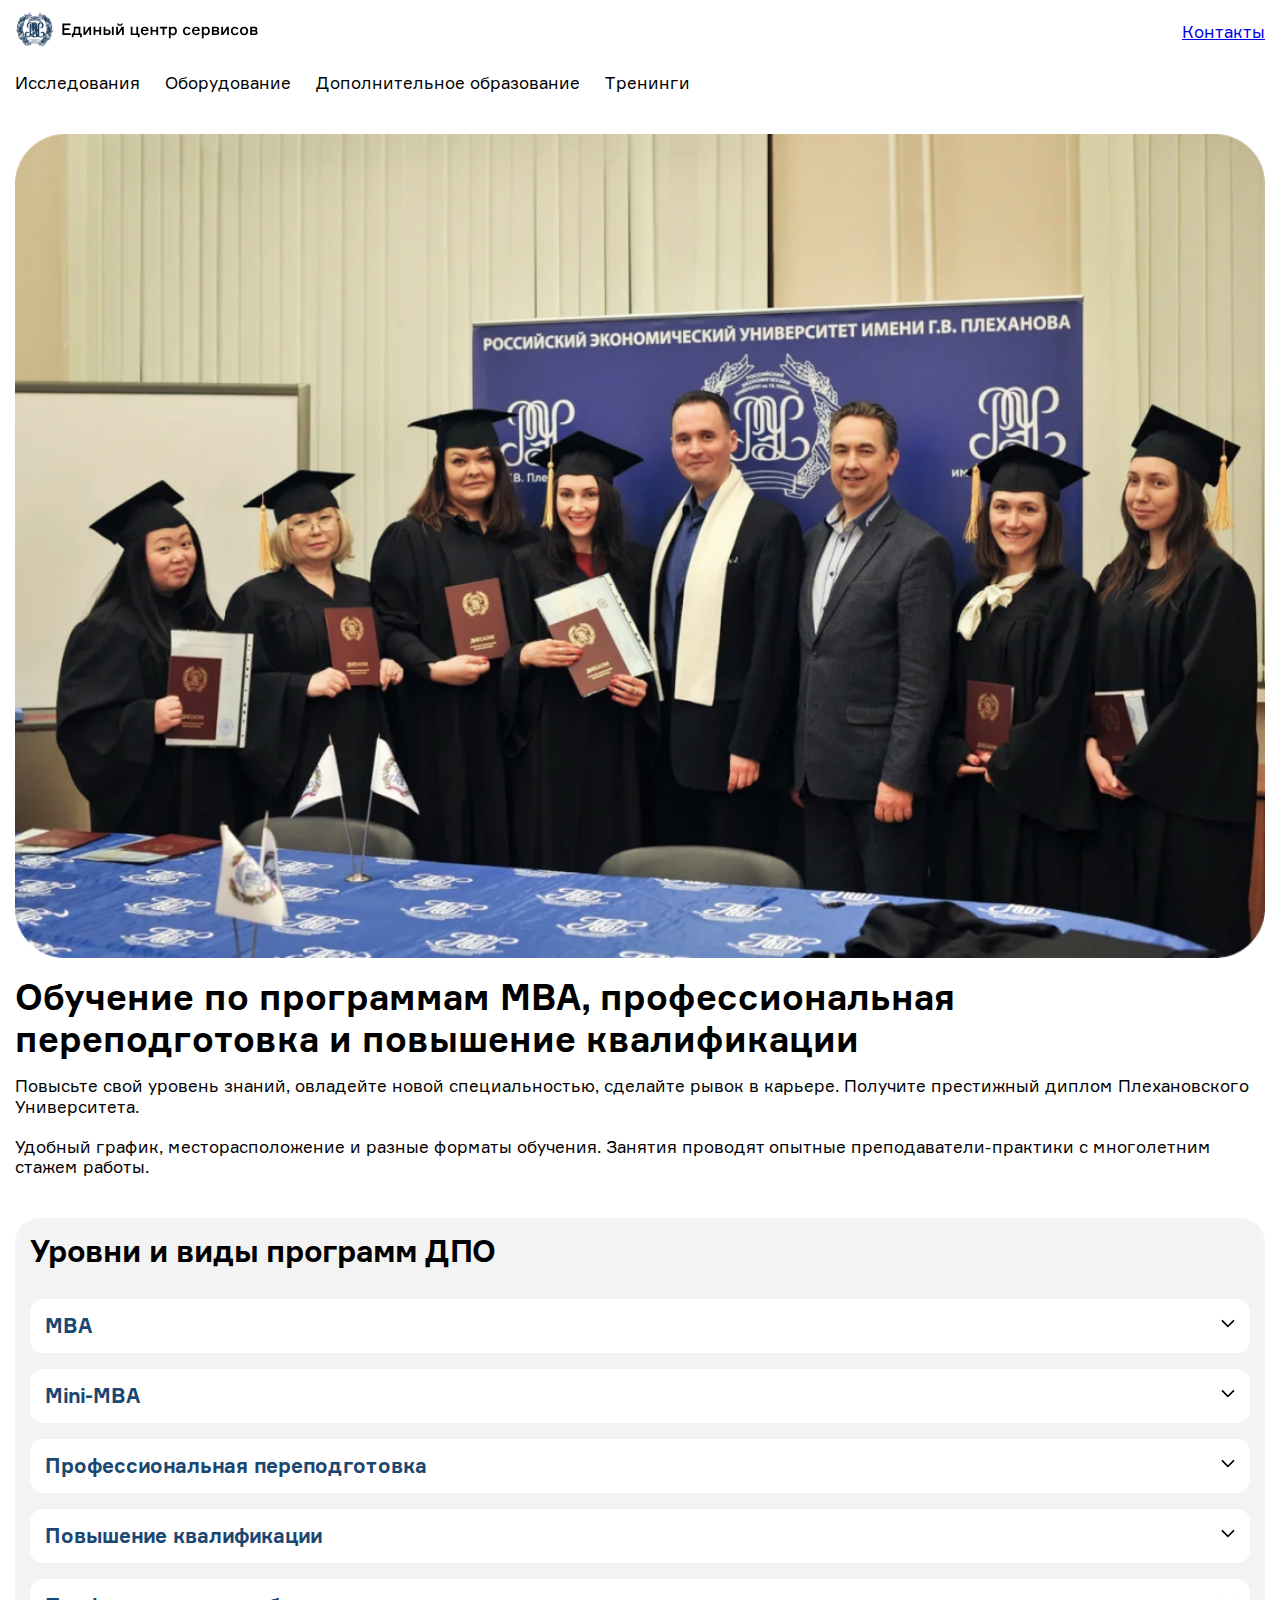
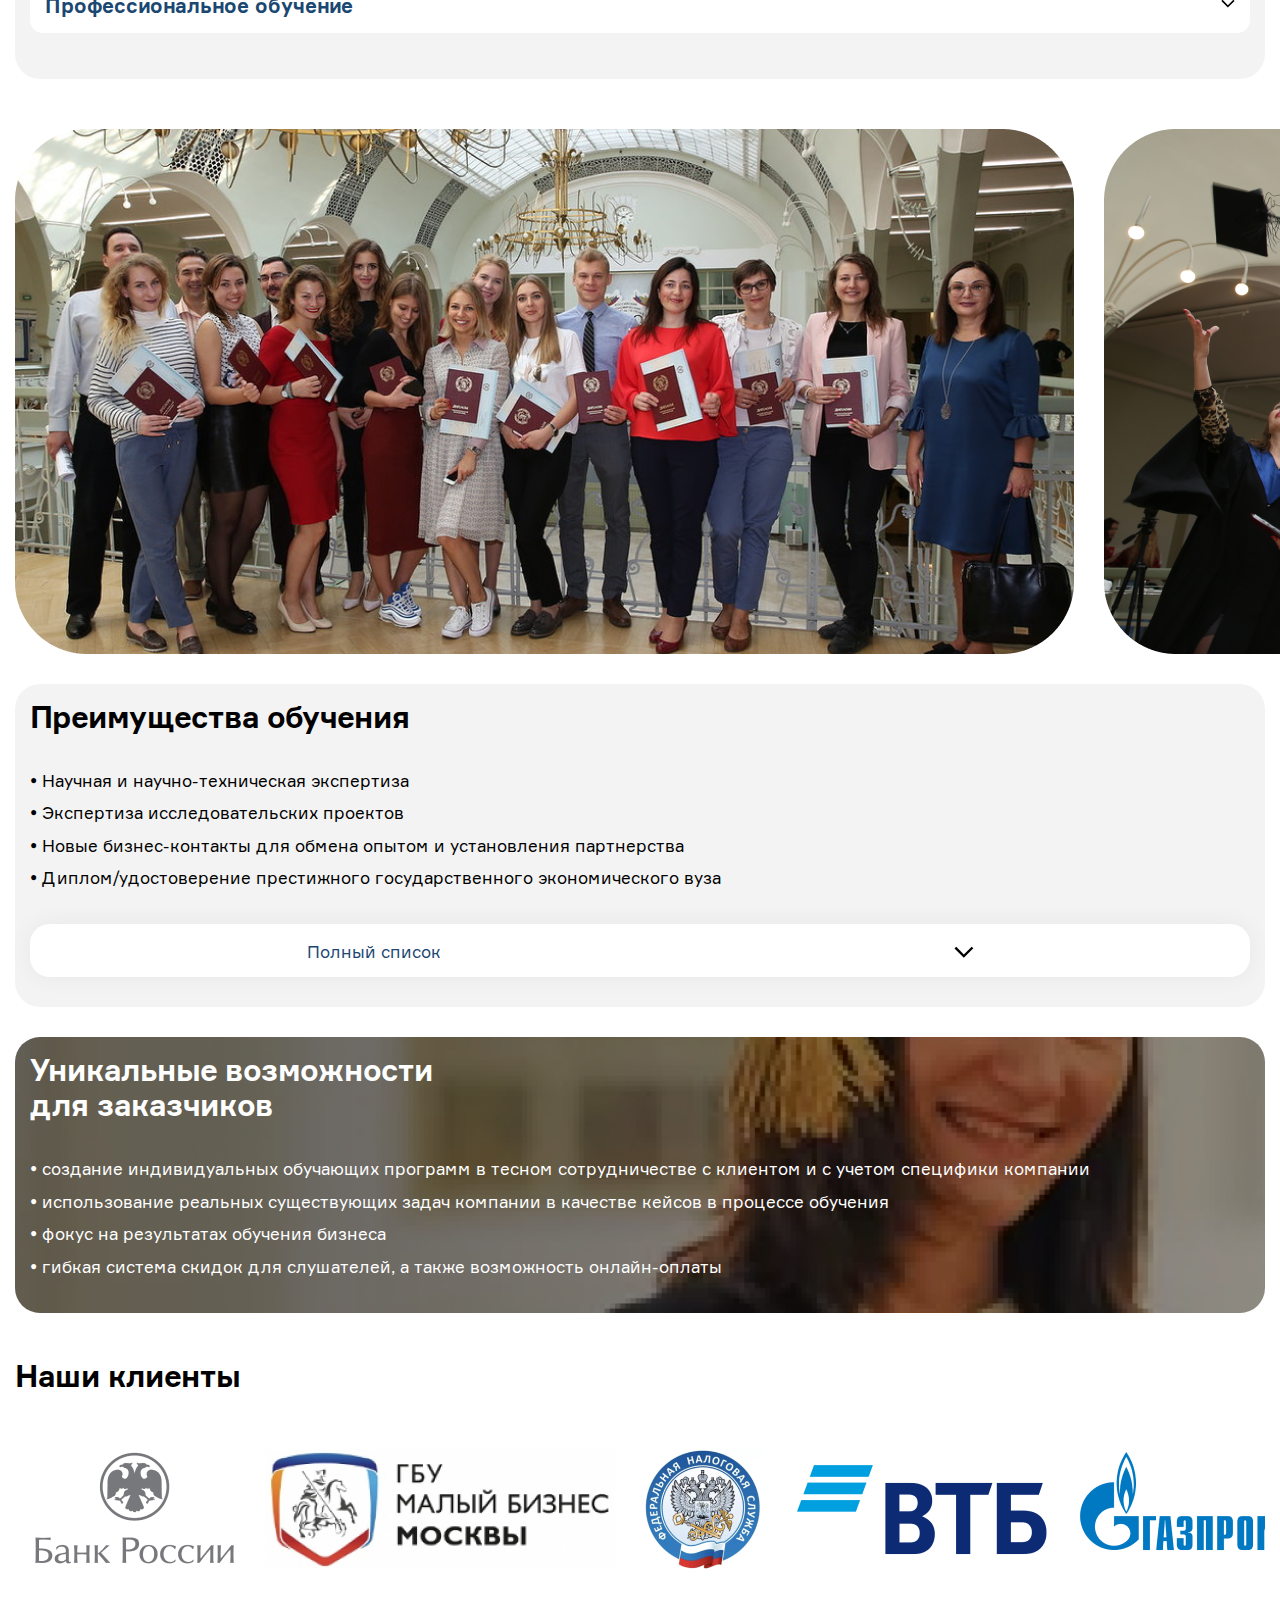
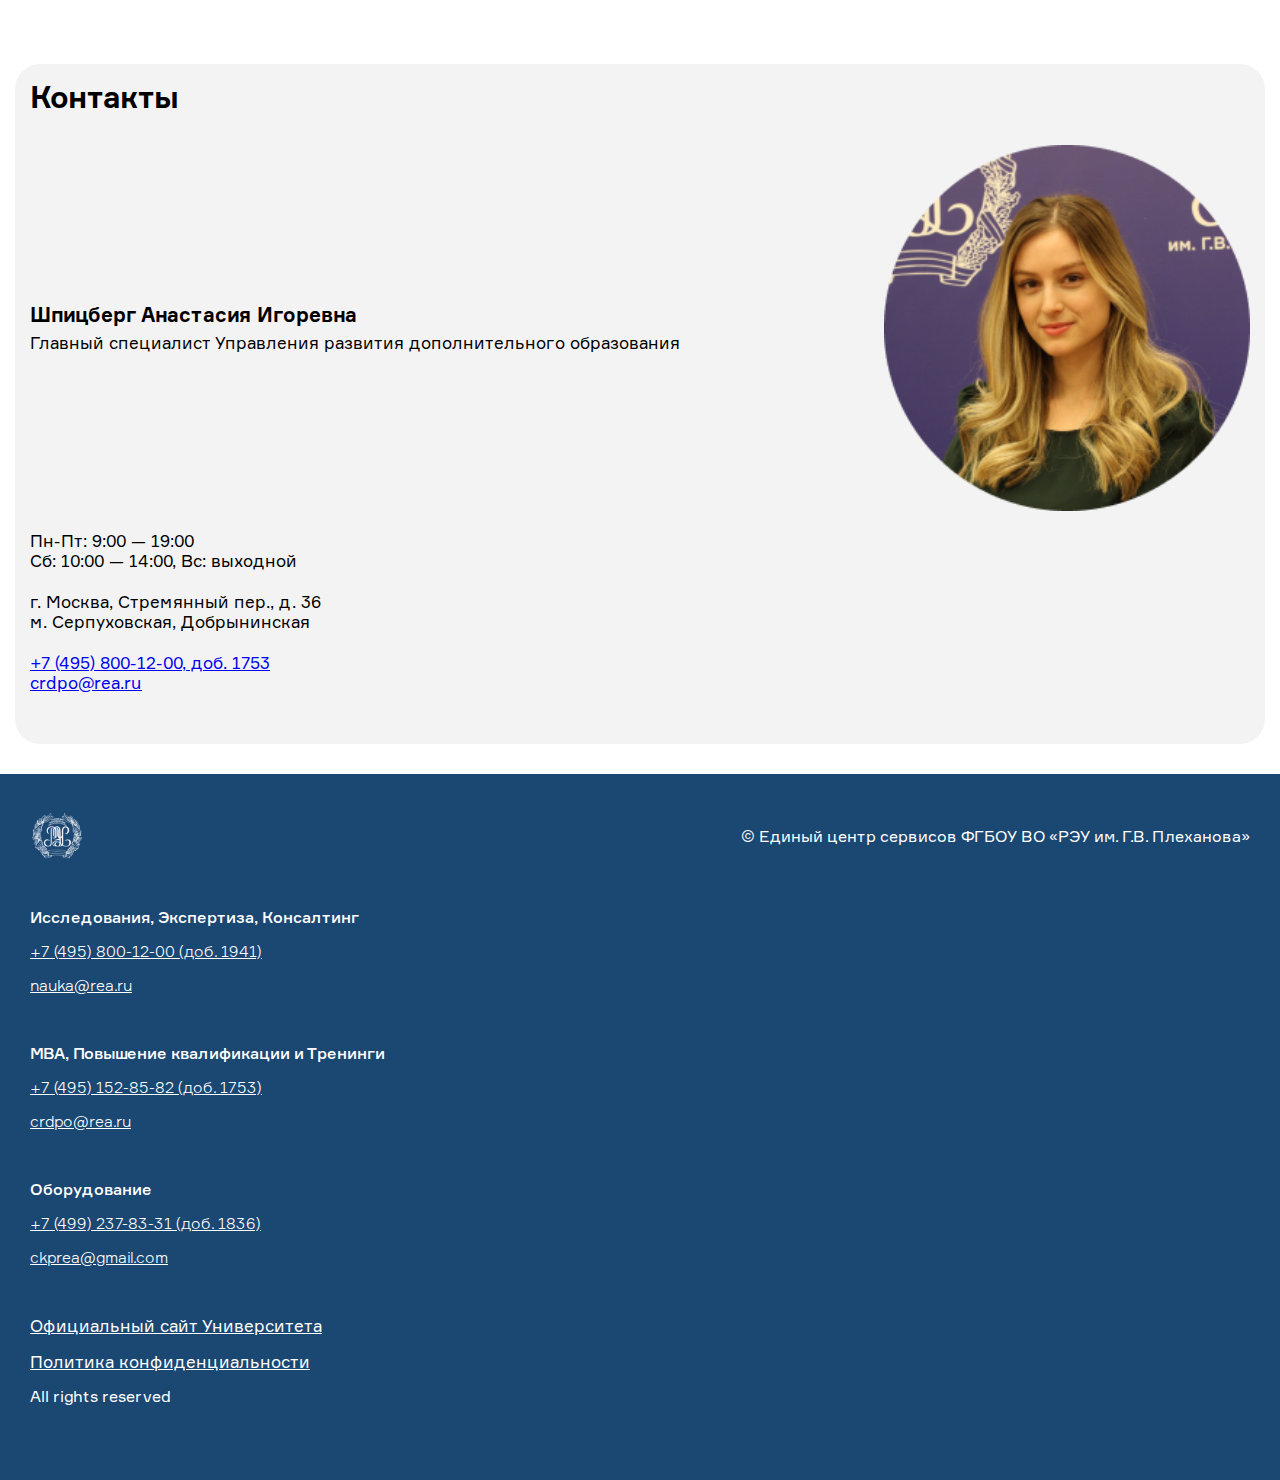
==== dpo.html @ 41f775c6 "first-sprint" ====
<!DOCTYPE html>
<html lang="ru" dir="ltr">
  <head>
    <meta charset="utf-8">
    <meta name="viewport" content="width=device-width, initial-scale=1">
    <title>Единый центр сервисов</title>
    <link rel="stylesheet" href="styles/style.css">
  </head>
  <body>
    <header>
      <a href="index.html"><img src="img/logo.svg" alt="logo"></a>
      <a href="#">Контакты</a>
    </header>

    <nav>
      <ul>
        <li><a href="reserches.html">Исследования</a></li>
        <li><a href="equipment.html">Оборудование</a></li>
        <li><a href="dpo.html">Дополнительное образование</a></li>
        <li><a href="trenings.html">Тренинги</a></li>
      </ul>
    </nav>  

    <section class="main-title">
      <img src="img/dpo_page.png" alt="dpo_page">
      <h1>Обучение по&nbsp;программам МВА, профессиональная переподготовка и&nbsp;повышение квалификации</h1>
      <p>Повысьте свой уровень знаний, овладейте новой специальностью, сделайте рывок в&nbsp;карьере. Получите престижный диплом Плехановского Университета.</p>
      <p>Удобный график, месторасположение и&nbsp;разные форматы обучения. Занятия проводят опытные преподаватели-практики с&nbsp;многолетним стажем работы.</p>
    </section>

    <section class="content-section">
      <h2>Уровни и виды программ ДПО </h2>

      <div class="container-chevron-large">
        <p>MBA</p>
        <img src="img/chevron.svg" alt="chevron">
      </div>
      <div class="container-chevron-large">
        <p>Mini-MBA</p>
        <img src="img/chevron.svg" alt="chevron">
      </div>
      <div class="container-chevron-large">
        <p>Профессиональная переподготовка</p>
        <img src="img/chevron.svg" alt="chevron">
      </div>
      <div class="container-chevron-large">
        <p>Повышение квалификации</p>
        <img src="img/chevron.svg" alt="chevron">
      </div>
      <div class="container-chevron-large">
        <p>Профессиональное обучение</p>
        <img src="img/chevron.svg" alt="chevron">
      </div>
    </section>

    <section class="carusel">
      <img src="img/carusel_dpo_1.png" alt="carusel_dpo_1">
      <img src="img/carusel_dpo_2.png" alt="carusel_dpo_2">
    </section>

    <section class="content-section">
      <h2>Преимущества обучения</h2>
      <ul class="list">
        <li>&bull; Научная и&nbsp;научно-техническая экспертиза</li>
        <li>&bull; Экспертиза исследовательских проектов</li>
        <li>&bull; Новые бизнес-контакты для обмена опытом и&nbsp;установления партнерства</li>
        <li>&bull; Диплом/удостоверение престижного государственного экономического вуза</li>
      </ul>
      <button type="button" class="button-list"name="button">
        <span class="button-text-list">Полный список</span>
        <span class="button-icon">
          <img src="img/chevron.svg" alt="button-icon">
        </span>
    </section>

    <section class="custom-section-list">
      <h2>Уникальные возможности<br>для заказчиков</h2>
      <ul class="custom-list">
        <li>&bull; создание индивидуальных обучающих программ в&nbsp;тесном сотрудничестве с&nbsp;клиентом и&nbsp;с&nbsp;учетом специфики компании</li>
        <li>&bull; использование реальных существующих задач компании в&nbsp;качестве кейсов в&nbsp;процессе обучения</li>
        <li>&bull; фокус на&nbsp;результатах обучения бизнеса</li>
        <li>&bull; гибкая система скидок для слушателей, а&nbsp;также возможность онлайн-оплаты</li>
      </ul>
    </section>

    <section class="content-section-logos">
      <h2>Наши клиенты</h2>
      <div class="logos">
        <img src="img/bank.png" alt="minpromtorg">
        <img src="img/gbu.png" alt="duma">
        <img src="img/nalog.png" alt="rosneft">
        <img src="img/vtb.png" alt="deptrans">
        <img src="img/gaz.png" alt="deptrans">
        <img src="img/minsport.png" alt="deptrans">
        <img src="img/gerb.png" alt="deptrans">
      </div>
    </section>

    <section class="content-section">
      <h2>Контакты</h2>
      <div class="person">
        <div class="person-name">
          <h3>Шпицберг Анастасия Игоревна</h3>
          <p>Главный специалист Управления развития дополнительного образования</p>
        </div>
        <img src="img/nastya.png" alt="nastya.png">
      </div>

      <div class="contacts">
        <ul>
          <li>Пн-Пт: 9:00&nbsp;&mdash; 19:00</li>
          <li>Сб: 10:00&nbsp;&mdash; 14:00, Вс: выходной</li>
        </ul>

        <ul>
          <li>г. Москва, Cтремянный пер., д.&nbsp;36</li>
          <li>м. Cерпуховская, Добрынинская</li>
        </ul>

        <ul>
          <li><a href="tel:+7 (495) 800-12-00">+7 (495) 800-12-00, доб.&nbsp;1753</a></li>
          <li><a href="mailto:crdpo@rea.ru">crdpo@rea.ru</a></li>
        </ul>
      </div>
    </section>

    <footer>
      <div class="white-logo">
        <img src="img/white-logo.png" alt="white-logo">
        <p>&copy;&nbsp;Единый центр сервисов ФГБОУ ВО&nbsp;&laquo;РЭУ им. Г.В. Плеханова&raquo;</p>
      </div>


      <div class="links">
        <div class="footer-link">
          <p>Исследования, Экспертиза, Консалтинг</p>
          <a href="tel:+7 (495) 800-12-00">+7 (495) 800-12-00 (доб. 1941)</a>
          <a href="mailto: nauka@rea.ru">nauka@rea.ru</a>
        </div>

        <div class="footer-link">
          <p>MBA, Повышение квалификации и Тренинги</p>
          <a href="tel:+7 (495) 152-85-82">+7 (495) 152-85-82 (доб. 1753)</a>
          <a href="mailto: crdpo@rea.ru">crdpo@rea.ru</a>
        </div>

        <div class="footer-link">
          <p>Оборудование</p>
          <a href="tel:+7 (499) 237-83-31">+7 (499) 237-83-31 (доб. 1836)</a>
          <a href="mailto: ckprea@gmail.com">ckprea@gmail.com</a>
        </div>
      </div>

      <div class="bottom">
        <p><a href="#">Официальный сайт Университета</a></p>
        <p><a href="#">Политика конфиденциальности</a></p>
        <p>All rights reserved</p>
      </div>
    </footer>


  </body>
</html>
---- styles/style.css ----
@import "reset.css";
@import "fonts.css";
@import "main.css";
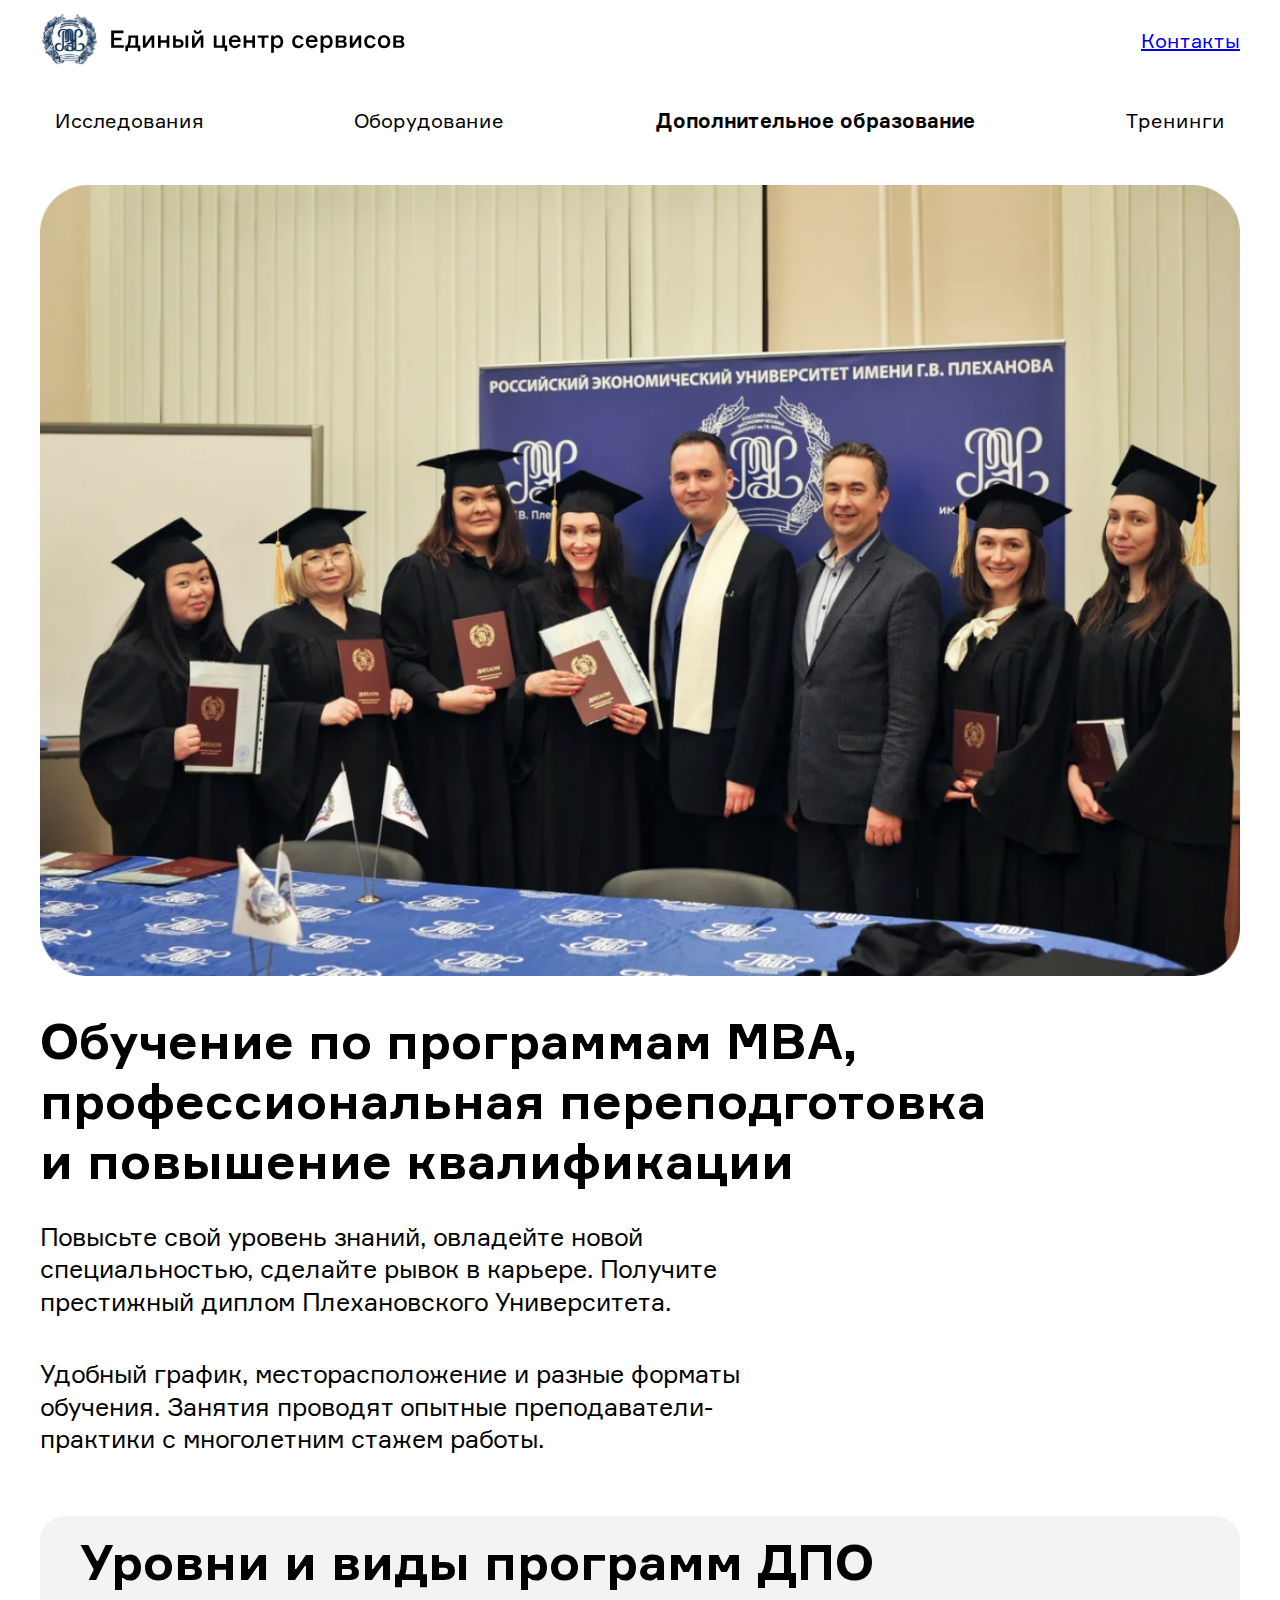
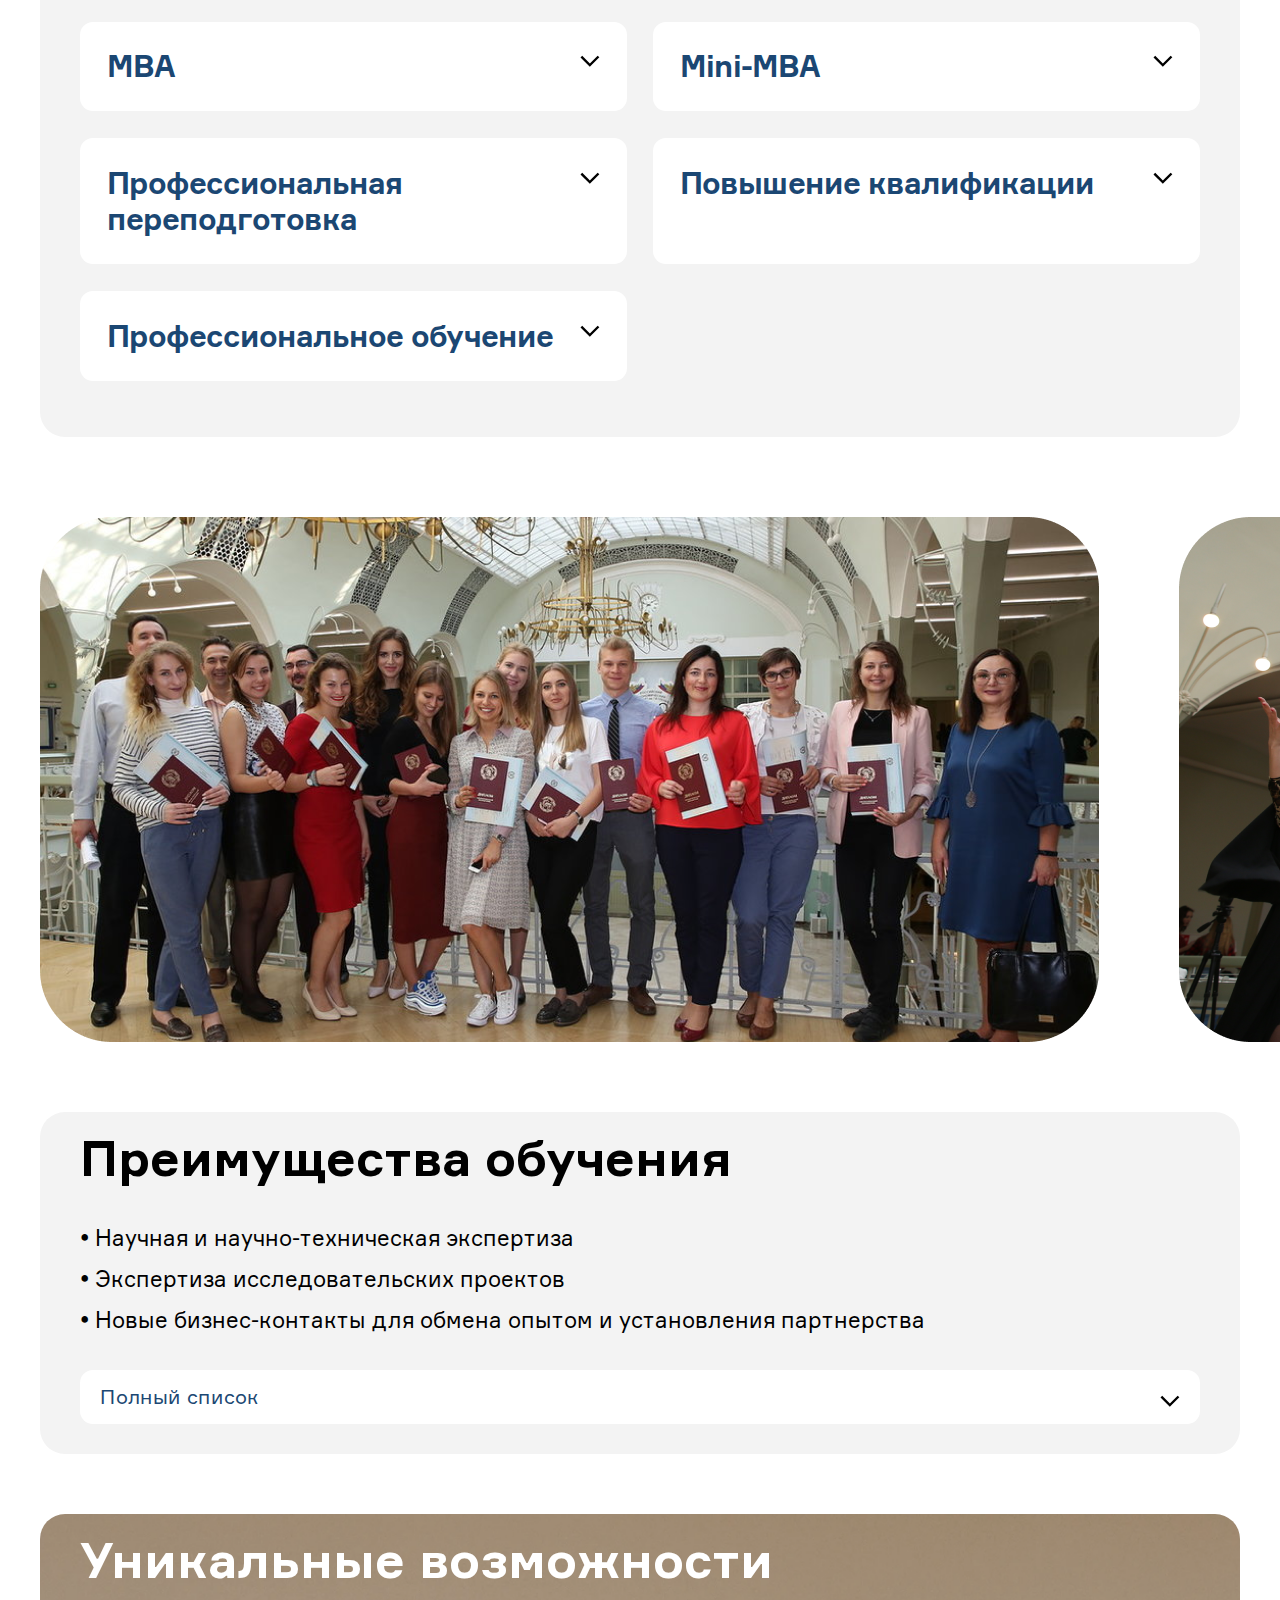
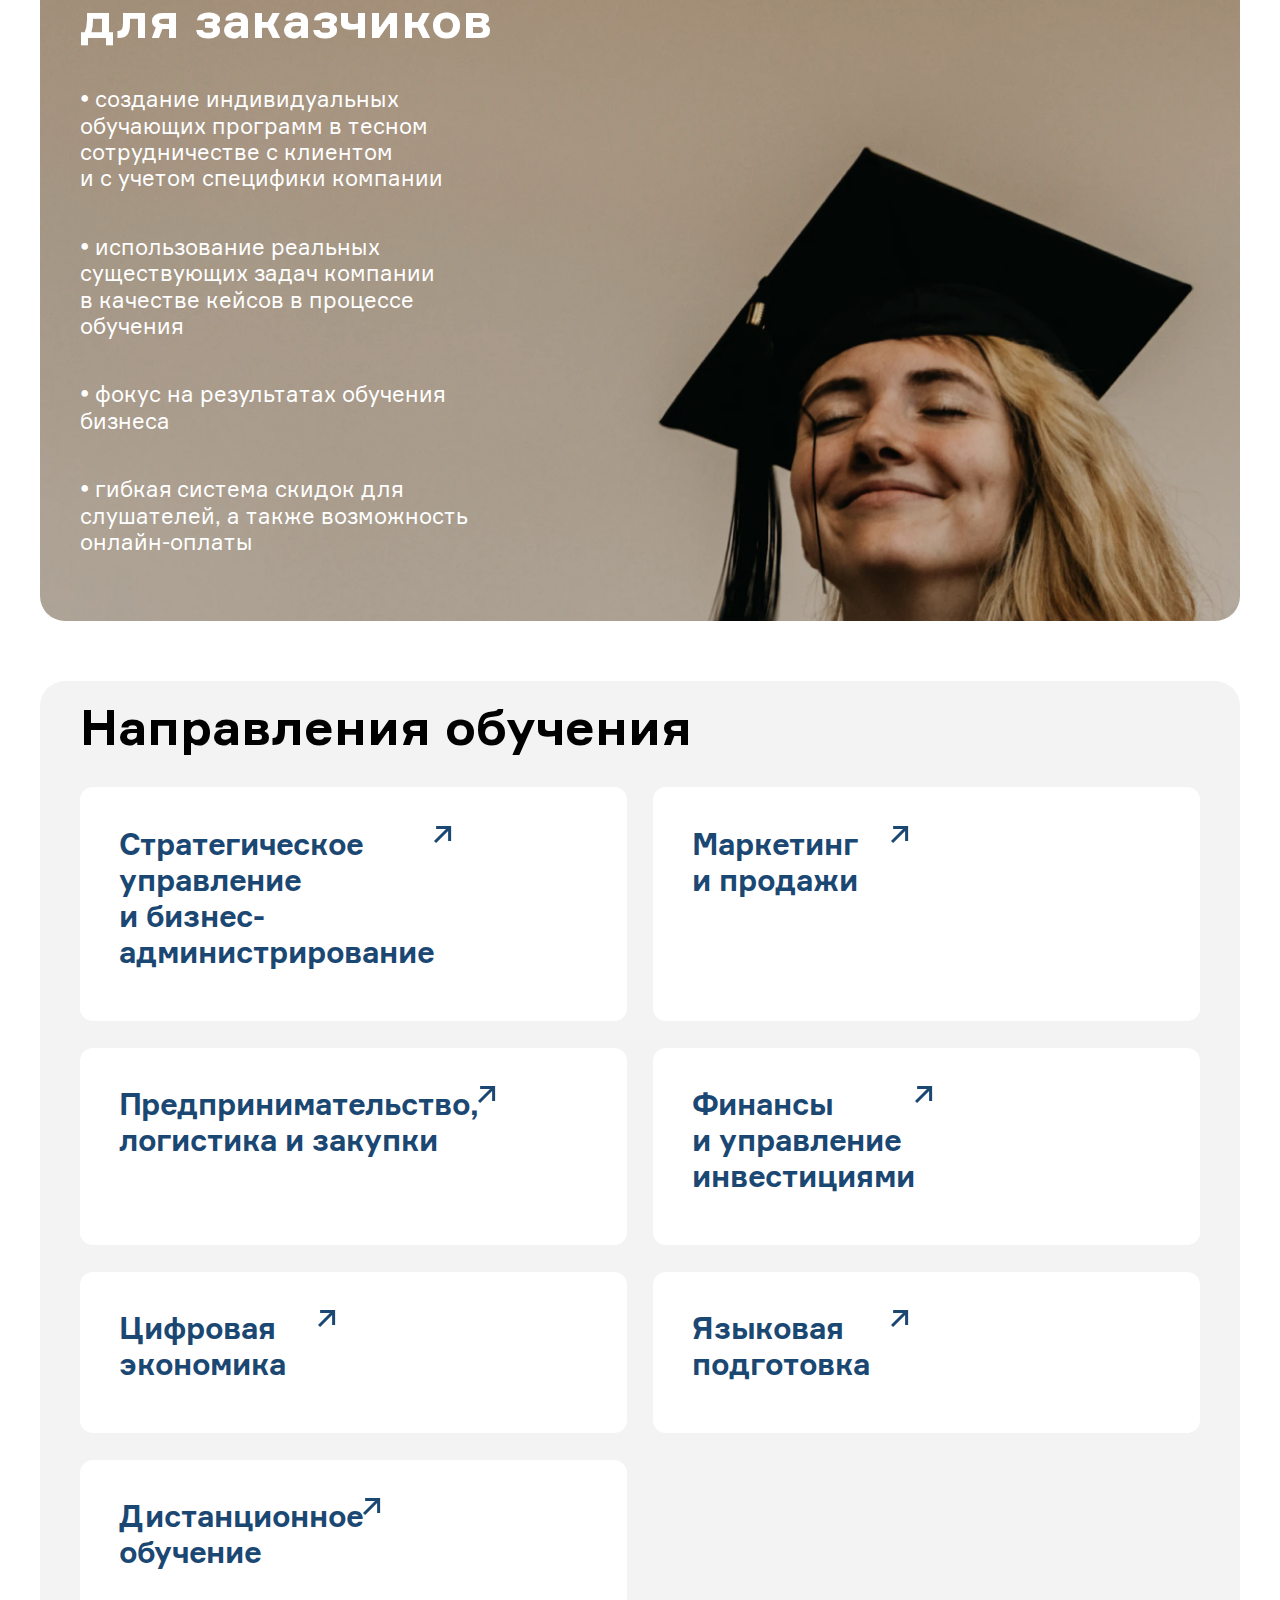
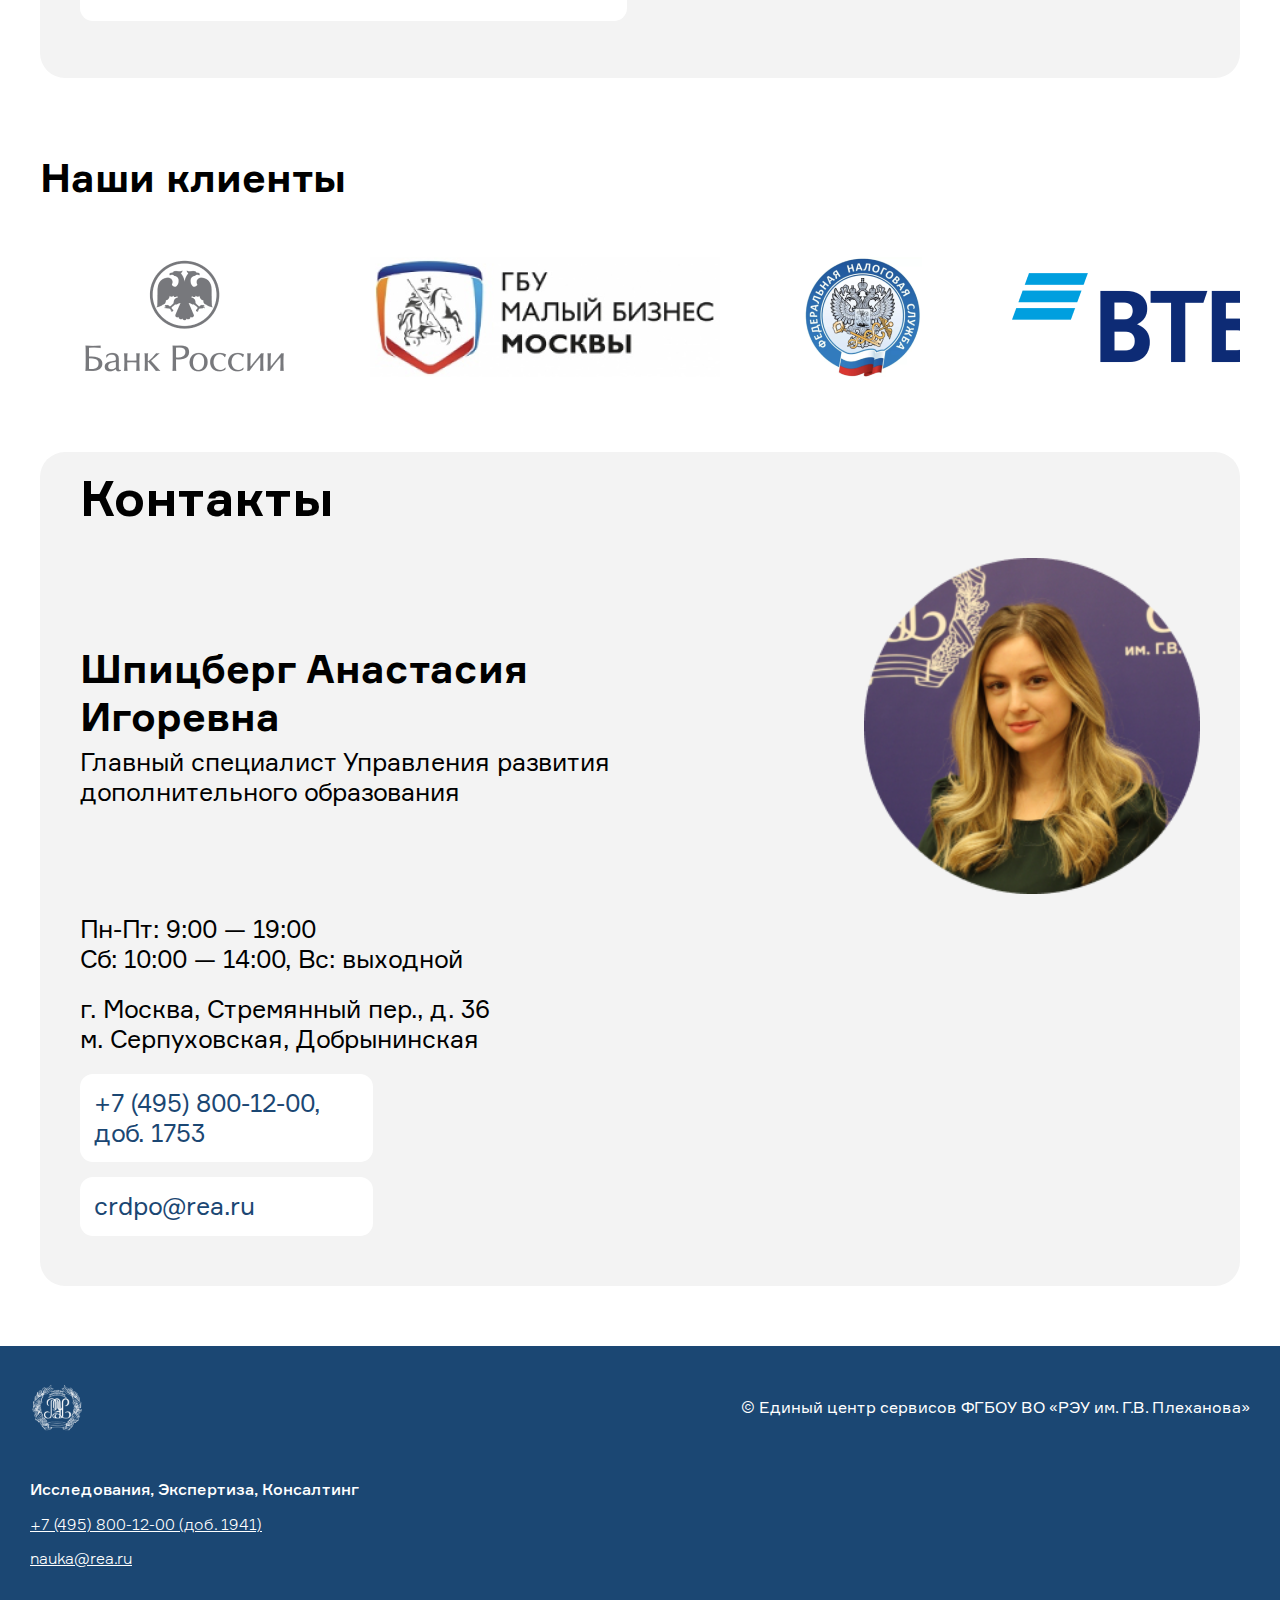
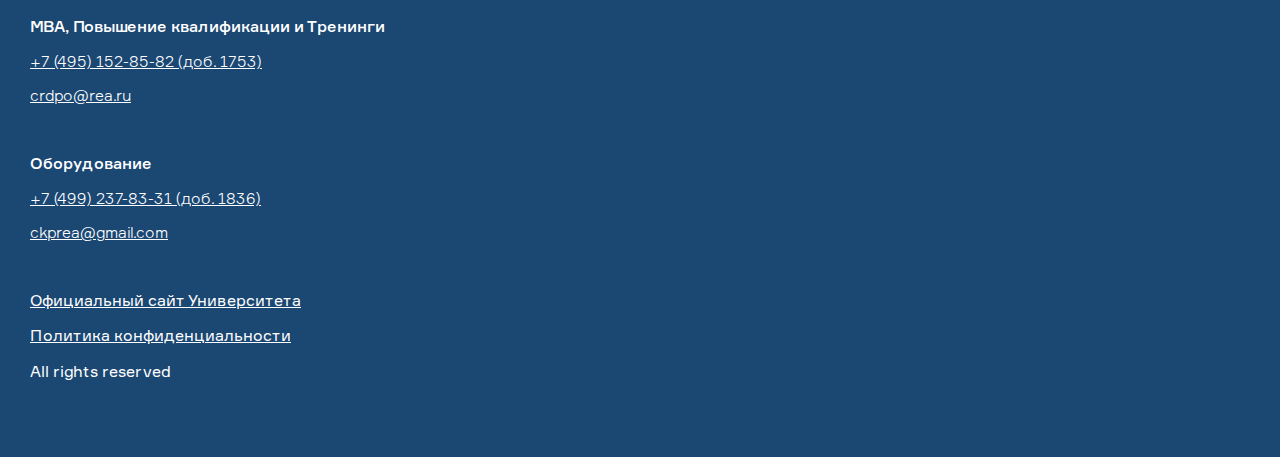
==== commit 47f4a575: "Second-sprint" ====
--- a/dpo.html
+++ b/dpo.html
@@ -16,10 +16,10 @@
       <ul>
         <li><a href="reserches.html">Исследования</a></li>
         <li><a href="equipment.html">Оборудование</a></li>
-        <li><a href="dpo.html">Дополнительное образование</a></li>
+        <li class="selected"><a href="dpo.html">Дополнительное образование</a></li>
         <li><a href="trenings.html">Тренинги</a></li>
       </ul>
-    </nav>  
+    </nav>
 
     <section class="main-title">
       <img src="img/dpo_page.png" alt="dpo_page">
@@ -28,28 +28,29 @@
       <p>Удобный график, месторасположение и&nbsp;разные форматы обучения. Занятия проводят опытные преподаватели-практики с&nbsp;многолетним стажем работы.</p>
     </section>
 
-    <section class="content-section">
+    <section class="action-section">
       <h2>Уровни и виды программ ДПО </h2>
-
-      <div class="container-chevron-large">
-        <p>MBA</p>
-        <img src="img/chevron.svg" alt="chevron">
-      </div>
-      <div class="container-chevron-large">
-        <p>Mini-MBA</p>
-        <img src="img/chevron.svg" alt="chevron">
-      </div>
-      <div class="container-chevron-large">
-        <p>Профессиональная переподготовка</p>
-        <img src="img/chevron.svg" alt="chevron">
-      </div>
-      <div class="container-chevron-large">
-        <p>Повышение квалификации</p>
-        <img src="img/chevron.svg" alt="chevron">
-      </div>
-      <div class="container-chevron-large">
-        <p>Профессиональное обучение</p>
-        <img src="img/chevron.svg" alt="chevron">
+      <div class="action-flex-container">
+        <div class="action-container">
+          <p>MBA</p>
+          <img src="img/chevron.svg" alt="chevron">
+        </div>
+        <div class="action-container">
+          <p>Mini-MBA</p>
+          <img src="img/chevron.svg" alt="chevron">
+        </div>
+        <div class="action-container">
+          <p>Профессиональная переподготовка</p>
+          <img src="img/chevron.svg" alt="chevron">
+        </div>
+        <div class="action-container">
+          <p>Повышение квалификации</p>
+          <img src="img/chevron.svg" alt="chevron">
+        </div>
+        <div class="action-container">
+          <p>Профессиональное обучение</p>
+          <img src="img/chevron.svg" alt="chevron">
+        </div>
       </div>
     </section>
 
@@ -58,34 +59,108 @@
       <img src="img/carusel_dpo_2.png" alt="carusel_dpo_2">
     </section>
 
-    <section class="content-section">
+    <section class="action-section">
       <h2>Преимущества обучения</h2>
-      <ul class="list">
+      <ul class="hidden-list">
         <li>&bull; Научная и&nbsp;научно-техническая экспертиза</li>
         <li>&bull; Экспертиза исследовательских проектов</li>
         <li>&bull; Новые бизнес-контакты для обмена опытом и&nbsp;установления партнерства</li>
-        <li>&bull; Диплом/удостоверение престижного государственного экономического вуза</li>
+        <ul class="hidden-ul">
+          <li>&bull; диплом/удостоверение престижного государственного экономического вуза России, а&nbsp;также сертификаты от&nbsp;специалистов отрасли</li>
+          <li>&bull; небольшие группы позволяют проработать все вопросы слушателей и&nbsp;уделить внимание каждому</li>
+          <li>&bull; удобное расположение и&nbsp;режим занятий: без отрыва от&nbsp;работы, в&nbsp;центре Москвы (рядом с&nbsp;метро Серпуховская и&nbsp;Павелецкая)</li>
+        </ul>
       </ul>
-      <button type="button" class="button-list"name="button">
+      <button type="button" class="button flex" id="openListButton" name="button">
         <span class="button-text-list">Полный список</span>
         <span class="button-icon">
           <img src="img/chevron.svg" alt="button-icon">
         </span>
     </section>
 
-    <section class="custom-section-list">
+    <section class="action-section banner dpo">
       <h2>Уникальные возможности<br>для заказчиков</h2>
-      <ul class="custom-list">
+      <ul class="banner-list">
         <li>&bull; создание индивидуальных обучающих программ в&nbsp;тесном сотрудничестве с&nbsp;клиентом и&nbsp;с&nbsp;учетом специфики компании</li>
         <li>&bull; использование реальных существующих задач компании в&nbsp;качестве кейсов в&nbsp;процессе обучения</li>
         <li>&bull; фокус на&nbsp;результатах обучения бизнеса</li>
         <li>&bull; гибкая система скидок для слушателей, а&nbsp;также возможность онлайн-оплаты</li>
       </ul>
     </section>
-
-    <section class="content-section-logos">
+    <section class="action-section">
+      <h2>Направления обучения </h2>
+
+      <div class="action-flex-container">
+
+        <a href="https://do.rea.ru/kursy/strategicheskoe-upravlenie-i-biznes-administrirovanie"><div class="action-container">
+          <p>Стратегическое управление и&nbsp;бизнес-администрирование</p>
+          <img src="img/link-arrow.svg" alt="link-arrow">
+        </div></a>
+
+        <a href="https://do.rea.ru/kursy/marketing-i-prodazhi"><div class="action-container">
+          <p>Маркетинг и&nbsp;продажи</p>
+          <img src="img/link-arrow.svg" alt="link-arrow">
+        </div></a>
+
+        <a href="https://do.rea.ru/kursy/predprinimatelstvo-i-logistika"><div class="action-container">
+          <p>Предпринимательство, логистика и&nbsp;закупки</p>
+          <img src="img/link-arrow.svg" alt="link-arrow">
+        </div></a>
+
+        <a href="https://do.rea.ru/kursy/finansy-i-upravlenie-investitsiiami"><div class="action-container">
+          <p>Финансы и&nbsp;управление инвестициями</p>
+          <img src="img/link-arrow.svg" alt="link-arrow">
+        </div></a>
+
+        <a href="https://do.rea.ru/kursy/tsifrovaia-ekonomika"><div class="action-container">
+          <p>Цифровая экономика</p>
+          <img src="img/link-arrow.svg" alt="link-arrow">
+        </div></a>
+
+        <a href="https://do.rea.ru/kursy/iazykovaia-podgotovka"><div class="action-container">
+          <p>Языковая подготовка</p>
+          <img src="img/link-arrow.svg" alt="link-arrow">
+        </div></a>
+
+        <a href="https://do.rea.ru/distantsionnoe-obuchenie"><div class="action-container">
+          <p>Дистанционное обучение</p>
+          <img src="img/link-arrow.svg" alt="link-arrow">
+        </div></a>
+
+
+
+
+
+        <!-- <div class="action-container">
+          <p>Маркетинг и&nbsp;продажи</p>
+          <img src="img/link-arrow.svg" alt="link-arrow">
+        </div>
+        <div class="action-container">
+          <p>Предпринимательство, логистика и&nbsp;закупки</p>
+          <img src="img/link-arrow.svg" alt="link-arrow">
+        </div>
+        <div class="action-container">
+          <p>Финансы и&nbsp;управление инвестициями</p>
+          <img src="img/link-arrow.svg" alt="link-arrow">
+        </div>
+        <div class="action-container">
+          <p>Цифровая экономика</p>
+          <img src="img/link-arrow.svg" alt="link-arrow">
+        </div>
+        <div class="action-container">
+          <p>Языковая подготовка</p>
+          <img src="img/link-arrow.svg" alt="link-arrow">
+        </div>
+        <div class="action-container">
+          <p>Дистанционное обучение</p>
+          <img src="img/link-arrow.svg" alt="link-arrow">
+        </div> -->
+      </div>
+    </section>
+
+    <section class="carusel-section">
       <h2>Наши клиенты</h2>
-      <div class="logos">
+      <div class="carusel">
         <img src="img/bank.png" alt="minpromtorg">
         <img src="img/gbu.png" alt="duma">
         <img src="img/nalog.png" alt="rosneft">
@@ -96,7 +171,7 @@
       </div>
     </section>
 
-    <section class="content-section">
+    <section class="action-section">
       <h2>Контакты</h2>
       <div class="person">
         <div class="person-name">
@@ -158,6 +233,6 @@
       </div>
     </footer>
 
-
+  <script src="script.js"></script>
   </body>
 </html>
--- a/styles/style.css
+++ b/styles/style.css
@@ -1,3 +1,17 @@
 @import "reset.css";
 @import "fonts.css";
+@import "head.css";
 @import "main.css";
+@import "main-page-title.css";
+@import "button.css";
+@import "carts.css";
+@import "action-container.css";
+@import "footer.css";
+@import "main-title.css";
+@import "action-section.css";
+@import "person.css";
+@import "hidden-list.css";
+@import "default-container.css";
+@import "carusel.css";
+@import "banner.css";
+@import "small-banner.css";
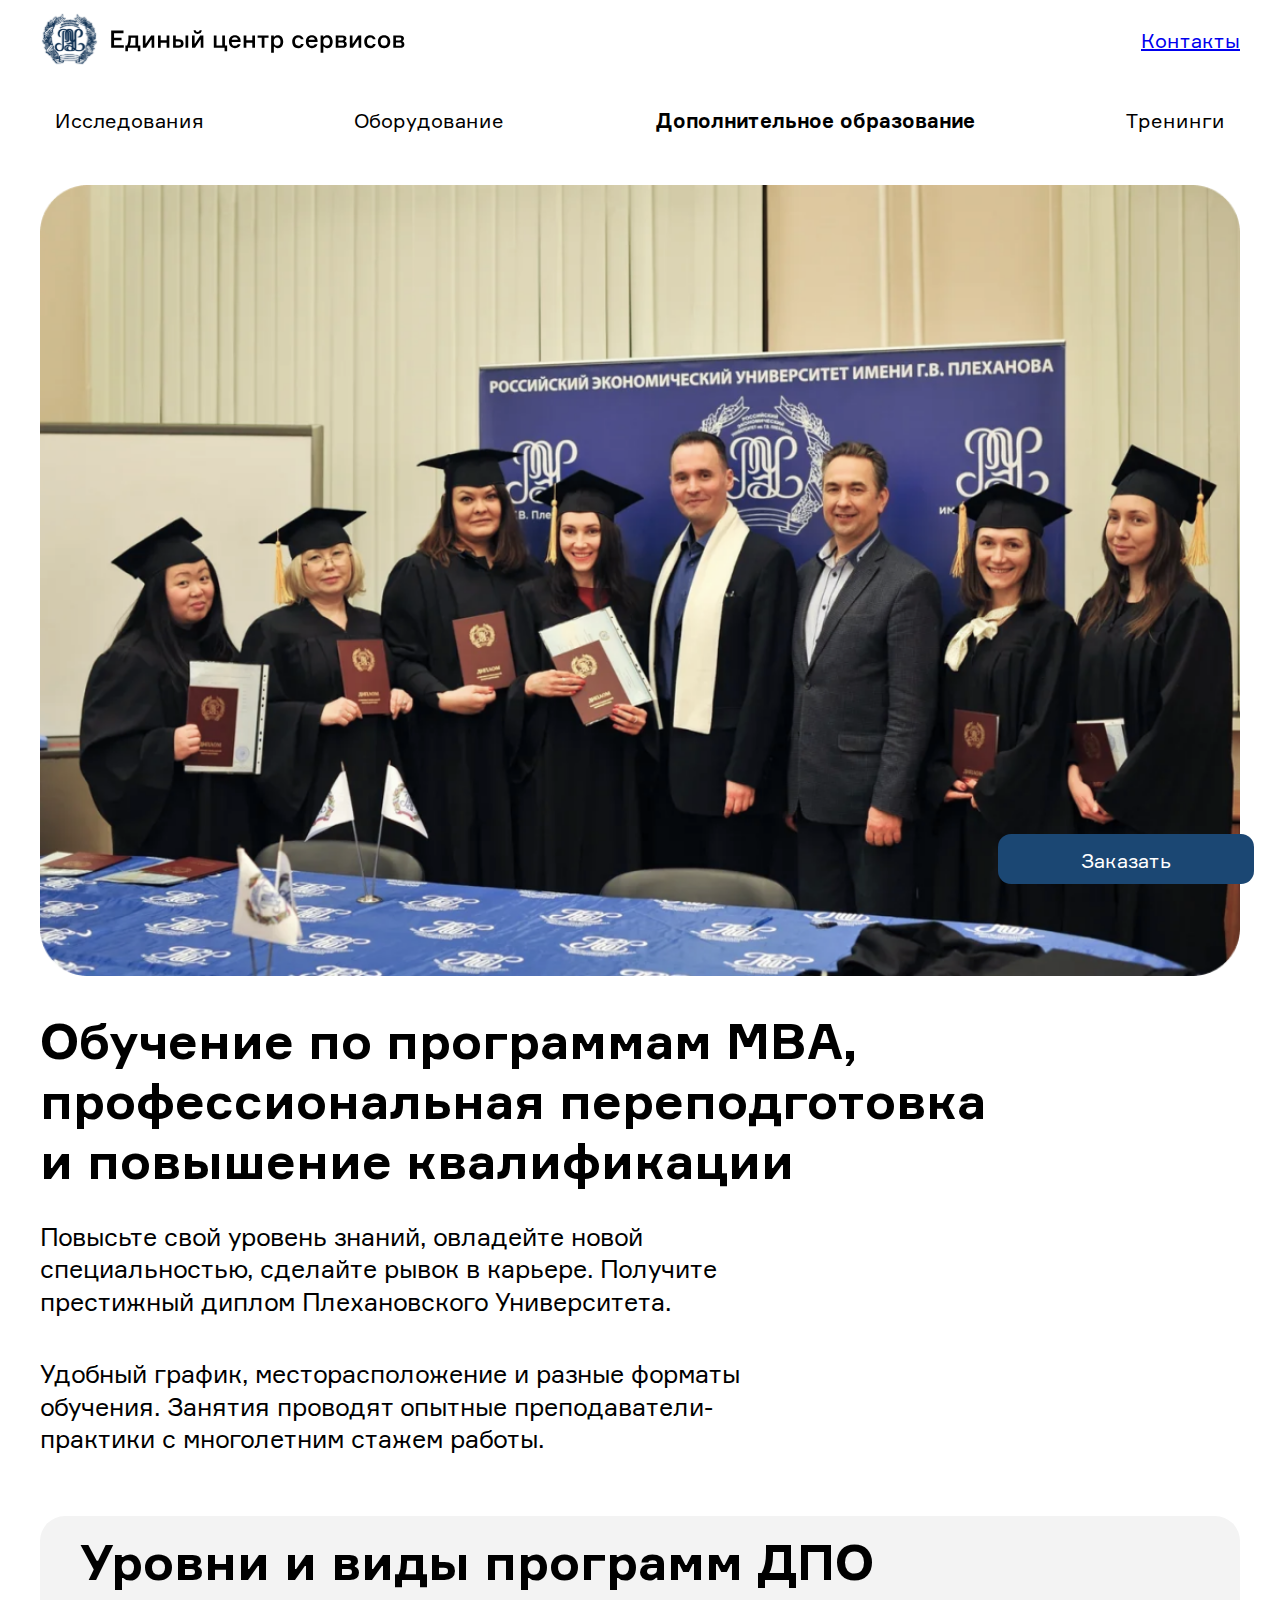
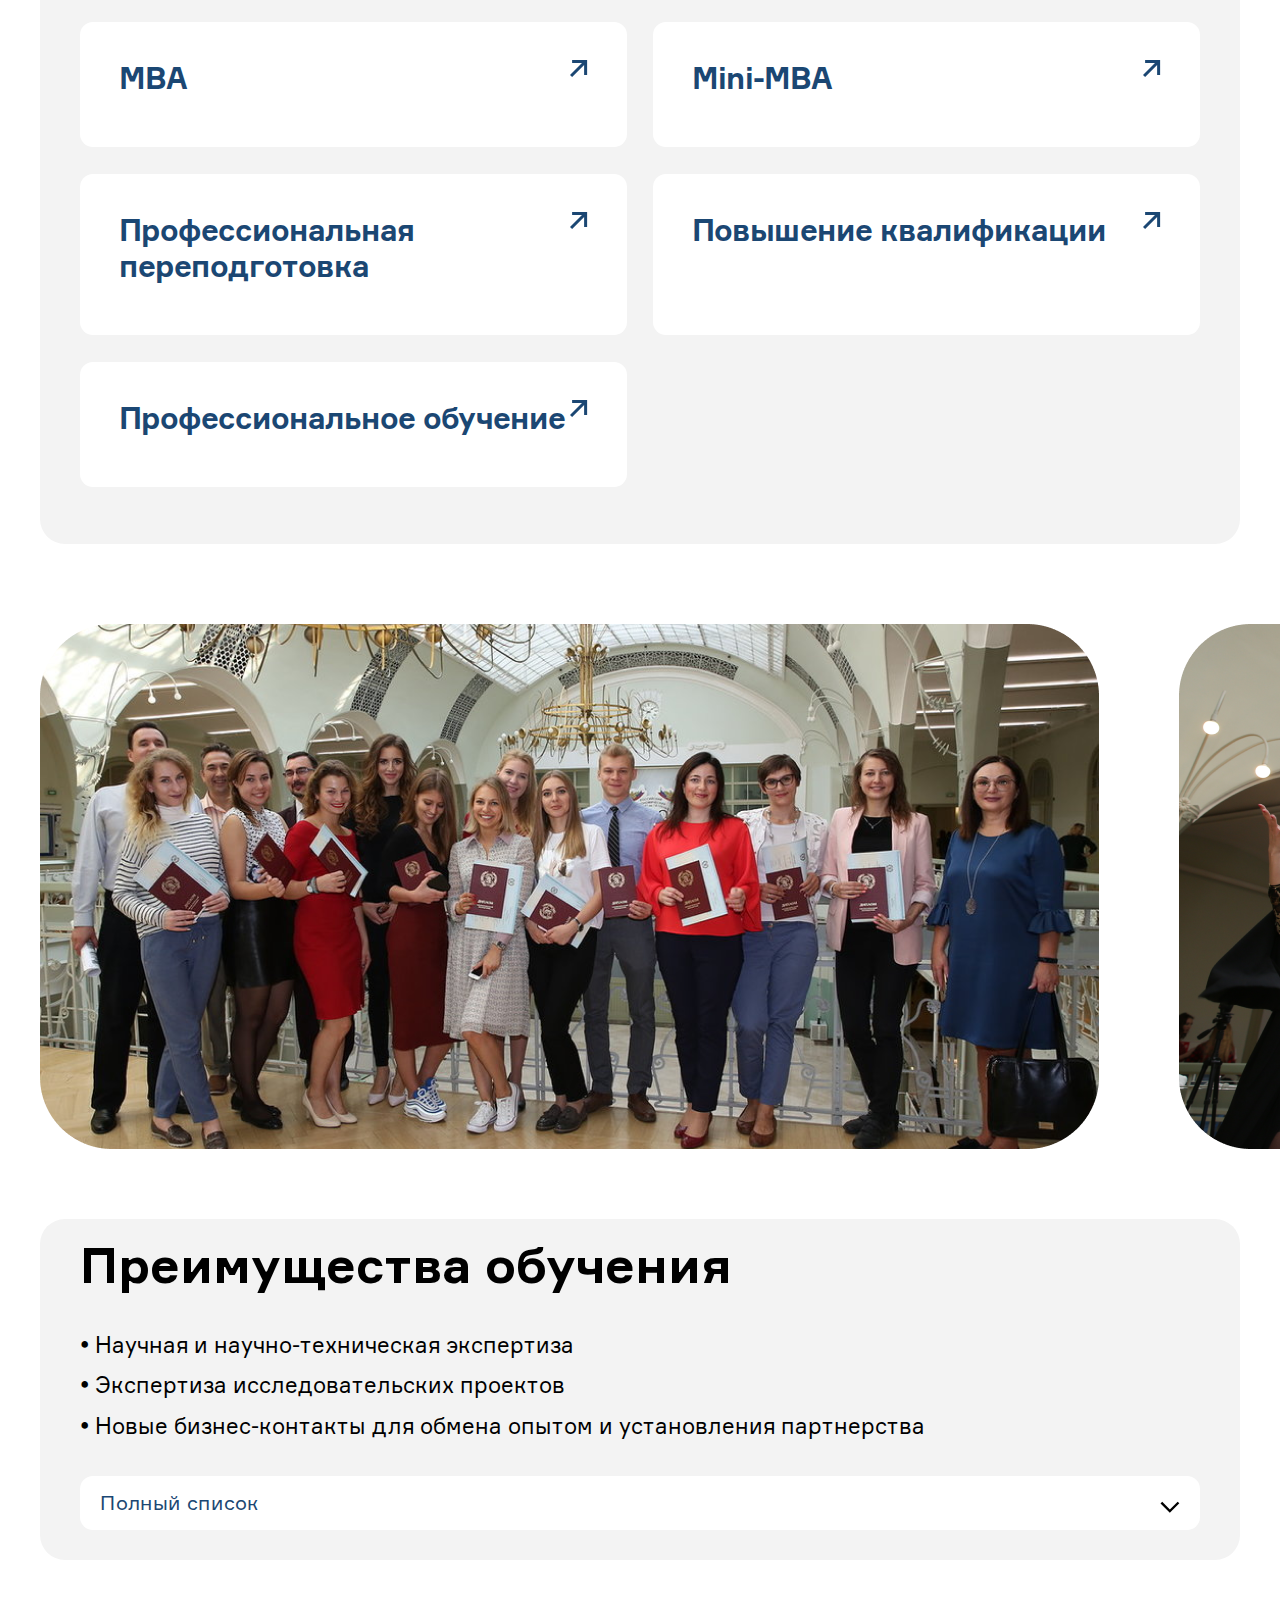
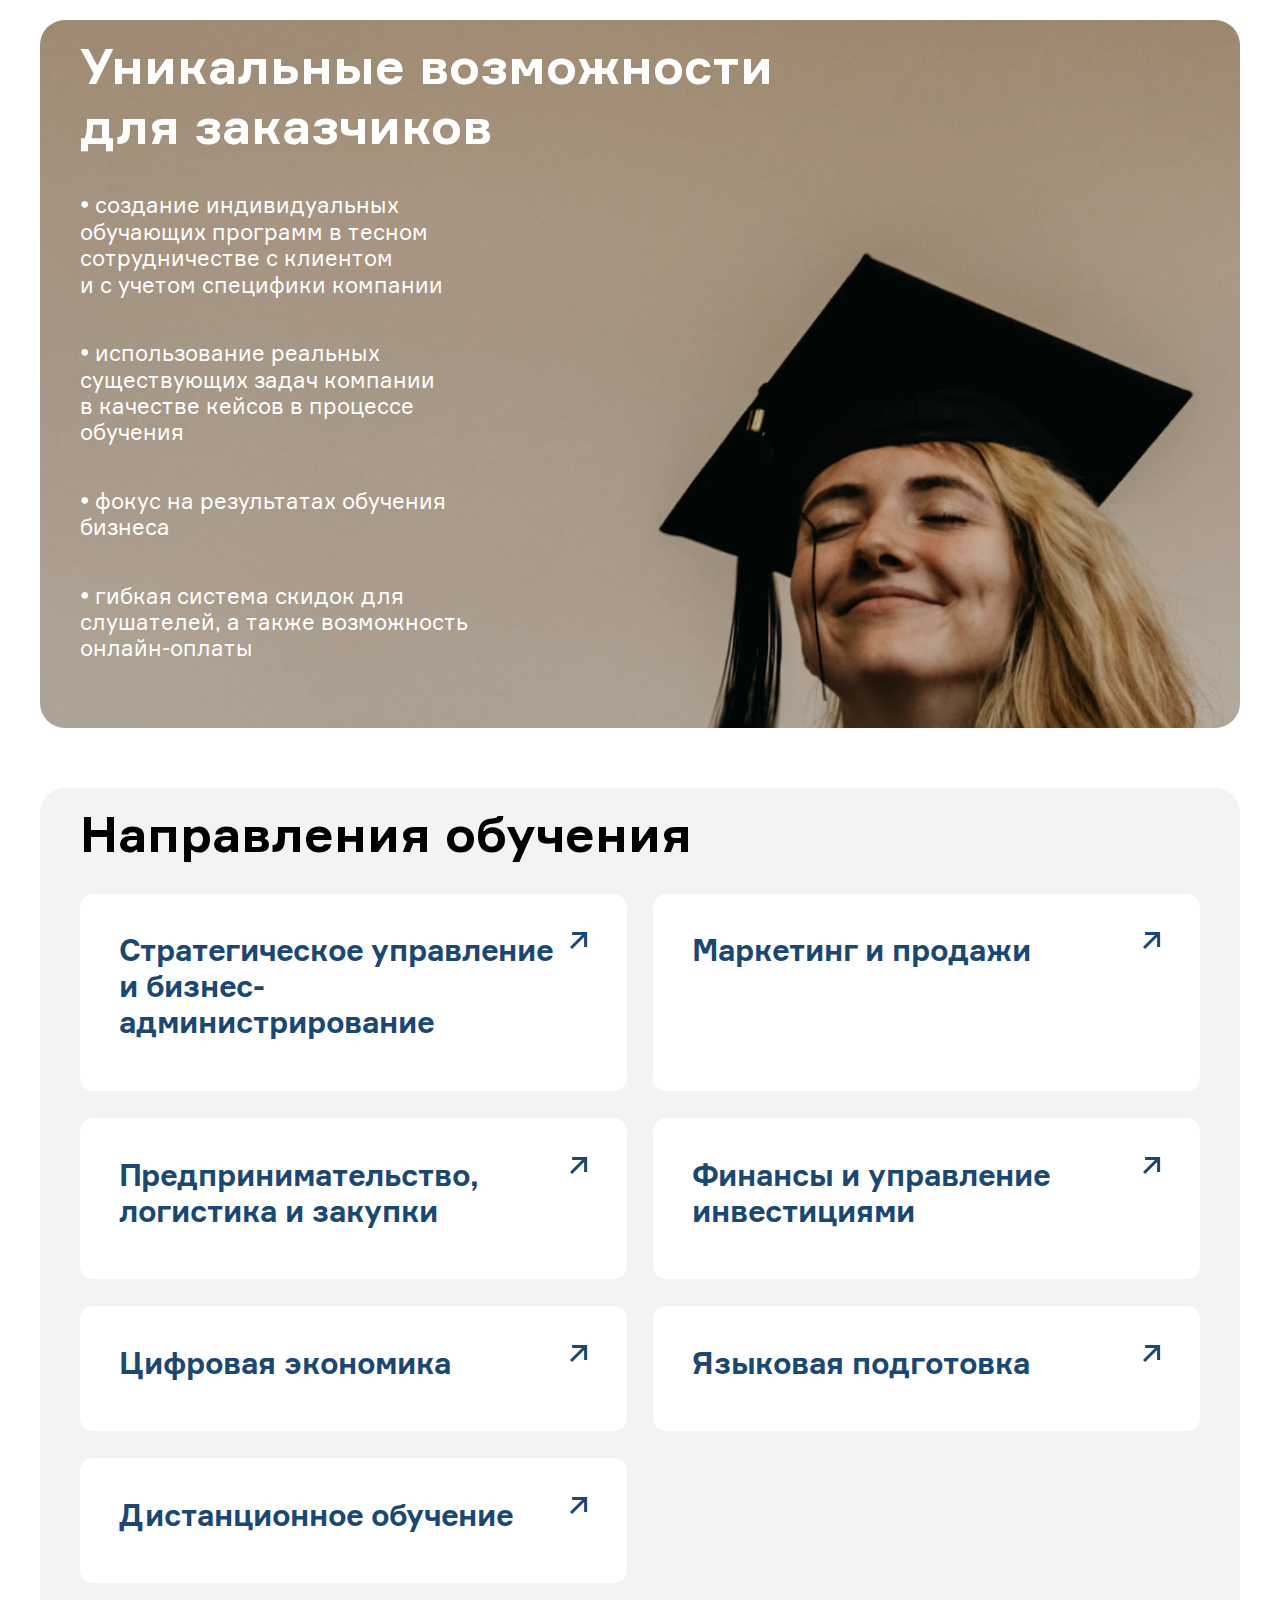
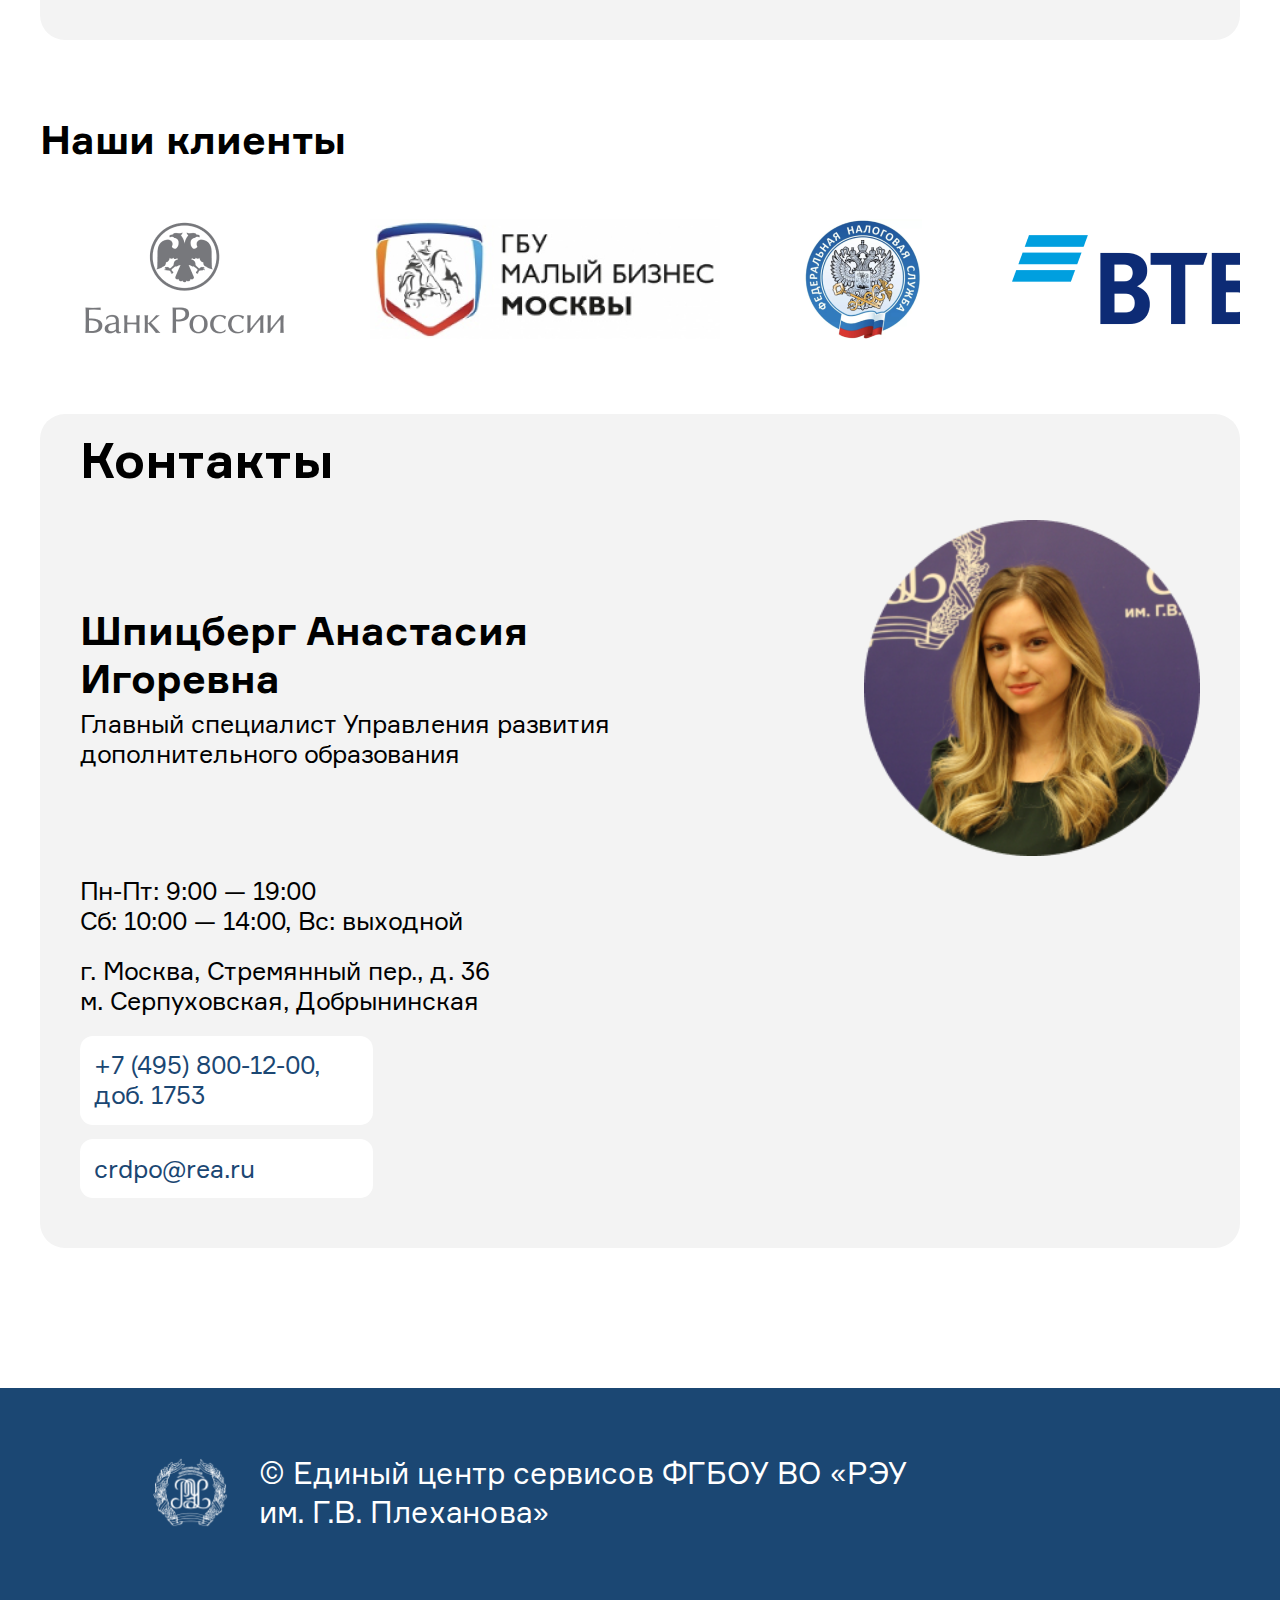
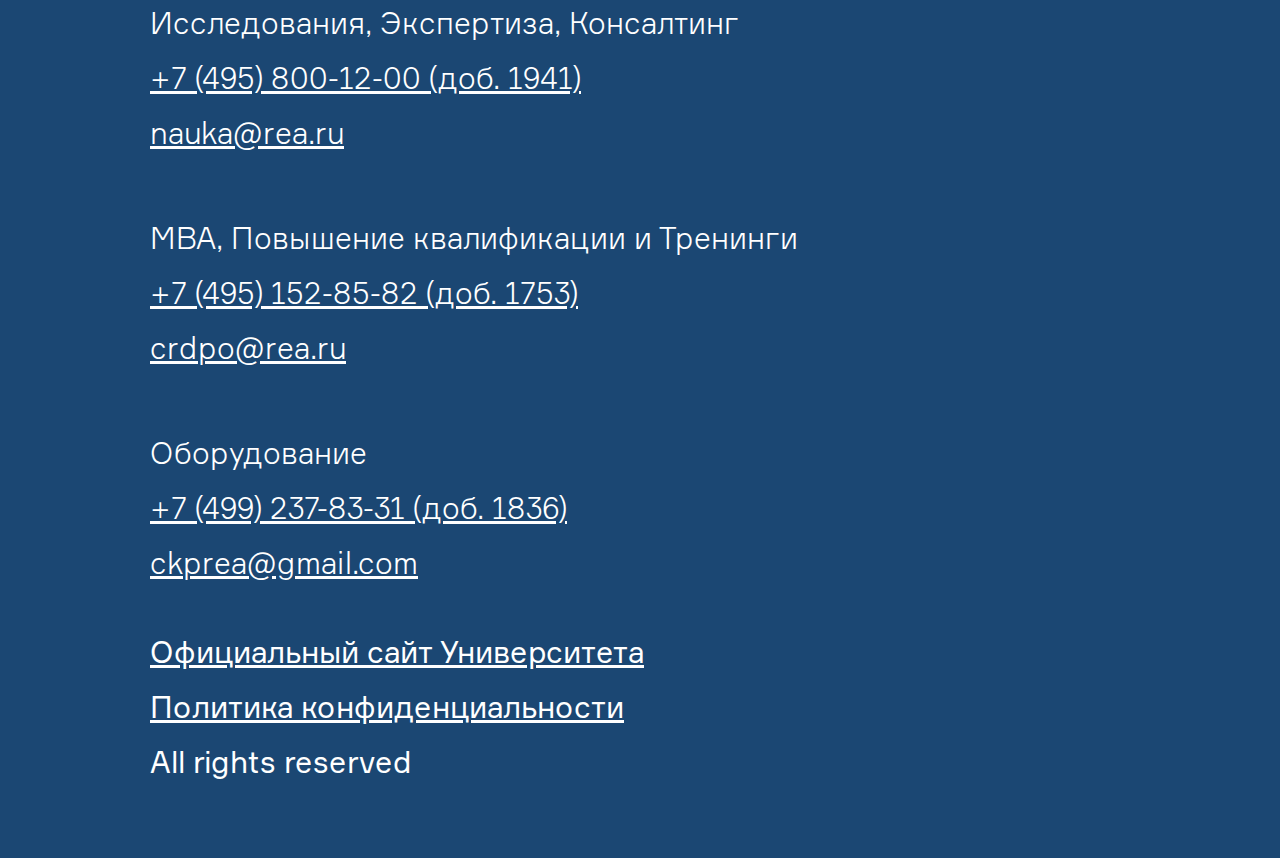
==== commit f420d9c9: "Third-sprint" ====
--- a/dpo.html
+++ b/dpo.html
@@ -31,26 +31,41 @@
     <section class="action-section">
       <h2>Уровни и виды программ ДПО </h2>
       <div class="action-flex-container">
+      <a href="#">
         <div class="action-container">
           <p>MBA</p>
-          <img src="img/chevron.svg" alt="chevron">
-        </div>
+          <img src="img/link-arrow.svg" alt="link-arrow">
+        </div>
+      </a>
+
+      <a href="#">
         <div class="action-container">
           <p>Mini-MBA</p>
-          <img src="img/chevron.svg" alt="chevron">
-        </div>
+          <img src="img/link-arrow.svg" alt="link-arrow">
+        </div>
+      </a>
+
+      <a href="#">
         <div class="action-container">
           <p>Профессиональная переподготовка</p>
-          <img src="img/chevron.svg" alt="chevron">
-        </div>
+          <img src="img/link-arrow.svg" alt="link-arrow">
+      </div>
+      </a>
+
+      <a href="#">
         <div class="action-container">
           <p>Повышение квалификации</p>
-          <img src="img/chevron.svg" alt="chevron">
-        </div>
+          <img src="img/link-arrow.svg" alt="link-arrow">
+        </div>
+      </a>
+
+      <a href="#">
         <div class="action-container">
           <p>Профессиональное обучение</p>
-          <img src="img/chevron.svg" alt="chevron">
-        </div>
+          <img src="img/link-arrow.svg" alt="link-arrow">
+        </div>
+      </a>
+
       </div>
     </section>
 
@@ -122,39 +137,11 @@
           <img src="img/link-arrow.svg" alt="link-arrow">
         </div></a>
 
-        <a href="https://do.rea.ru/distantsionnoe-obuchenie"><div class="action-container">
+        <a href="https://do.rea.ru/distantsionnoe-obuchenie">
+          <div class="action-container">
           <p>Дистанционное обучение</p>
           <img src="img/link-arrow.svg" alt="link-arrow">
         </div></a>
-
-
-
-
-
-        <!-- <div class="action-container">
-          <p>Маркетинг и&nbsp;продажи</p>
-          <img src="img/link-arrow.svg" alt="link-arrow">
-        </div>
-        <div class="action-container">
-          <p>Предпринимательство, логистика и&nbsp;закупки</p>
-          <img src="img/link-arrow.svg" alt="link-arrow">
-        </div>
-        <div class="action-container">
-          <p>Финансы и&nbsp;управление инвестициями</p>
-          <img src="img/link-arrow.svg" alt="link-arrow">
-        </div>
-        <div class="action-container">
-          <p>Цифровая экономика</p>
-          <img src="img/link-arrow.svg" alt="link-arrow">
-        </div>
-        <div class="action-container">
-          <p>Языковая подготовка</p>
-          <img src="img/link-arrow.svg" alt="link-arrow">
-        </div>
-        <div class="action-container">
-          <p>Дистанционное обучение</p>
-          <img src="img/link-arrow.svg" alt="link-arrow">
-        </div> -->
       </div>
     </section>
 
@@ -199,6 +186,8 @@
       </div>
     </section>
 
+    <button class="button fixed" type="button" name="button">Заказать</button>
+
     <footer>
       <div class="white-logo">
         <img src="img/white-logo.png" alt="white-logo">
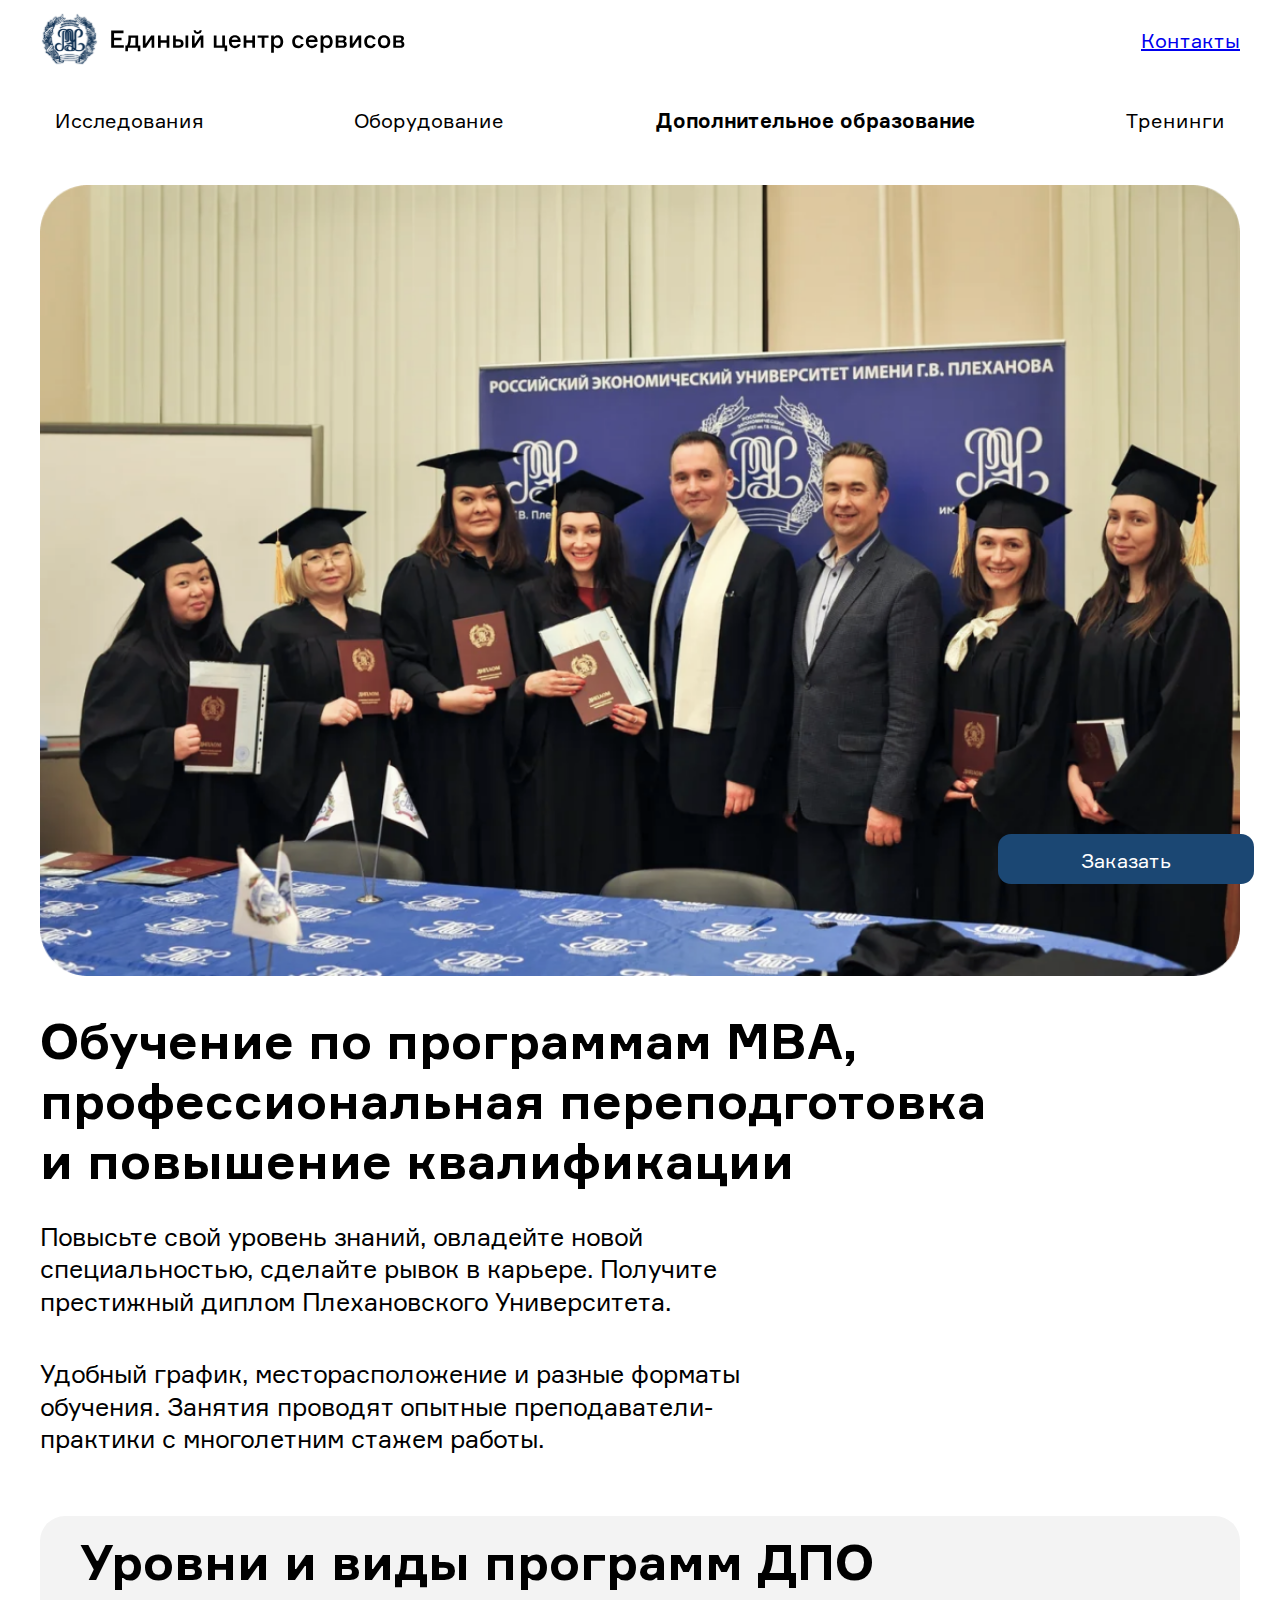
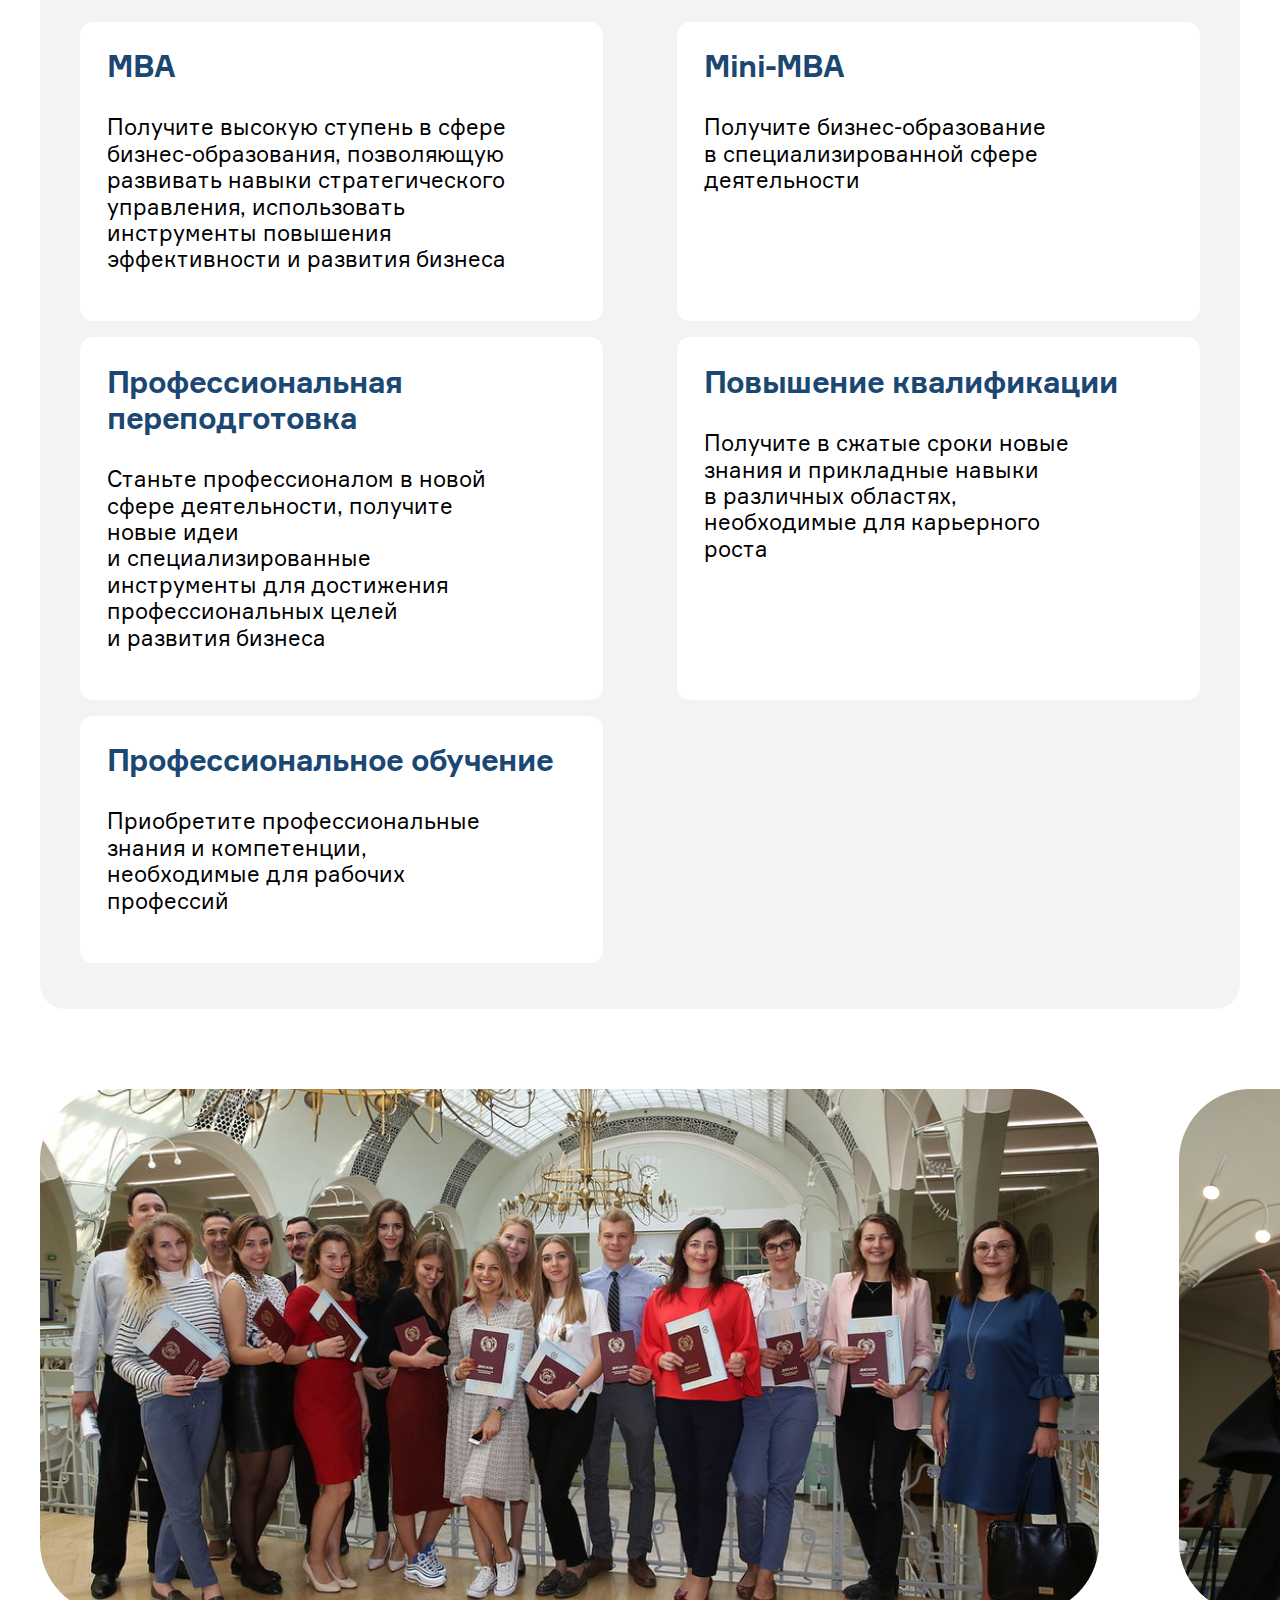
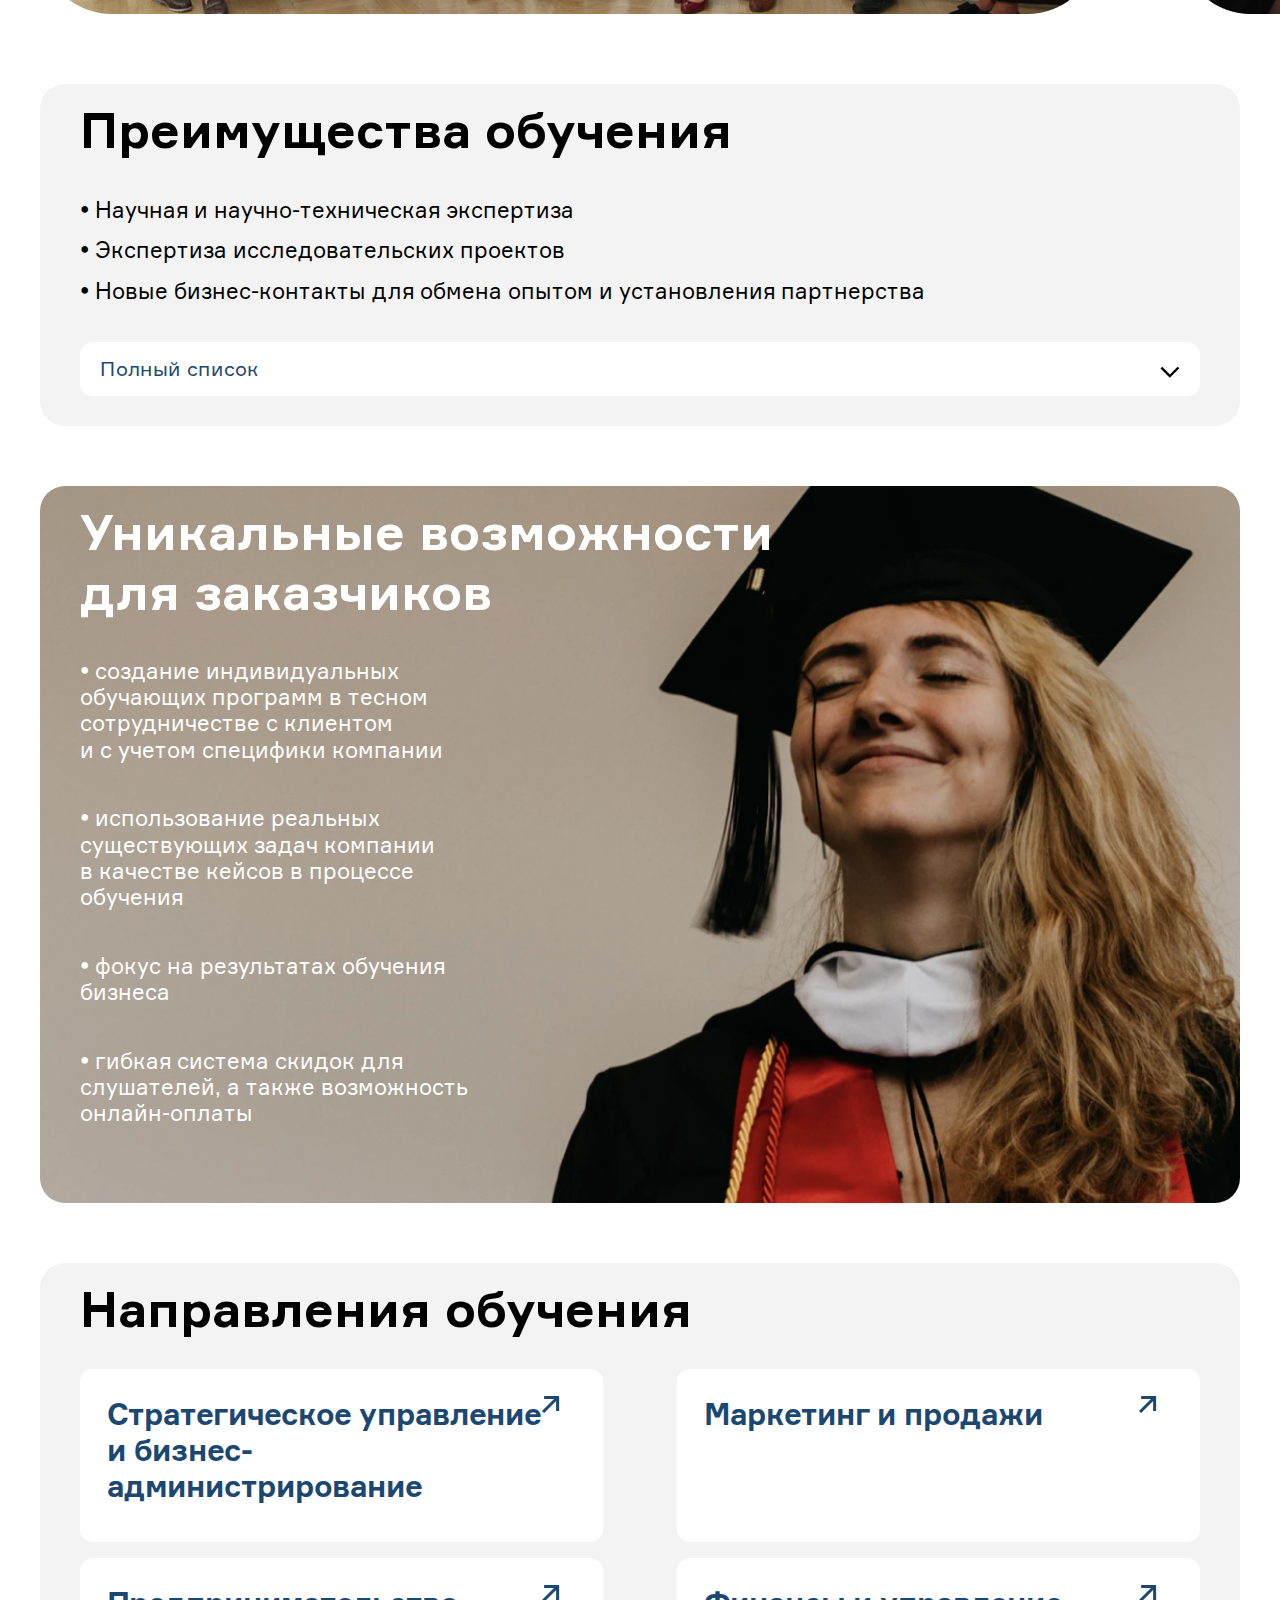
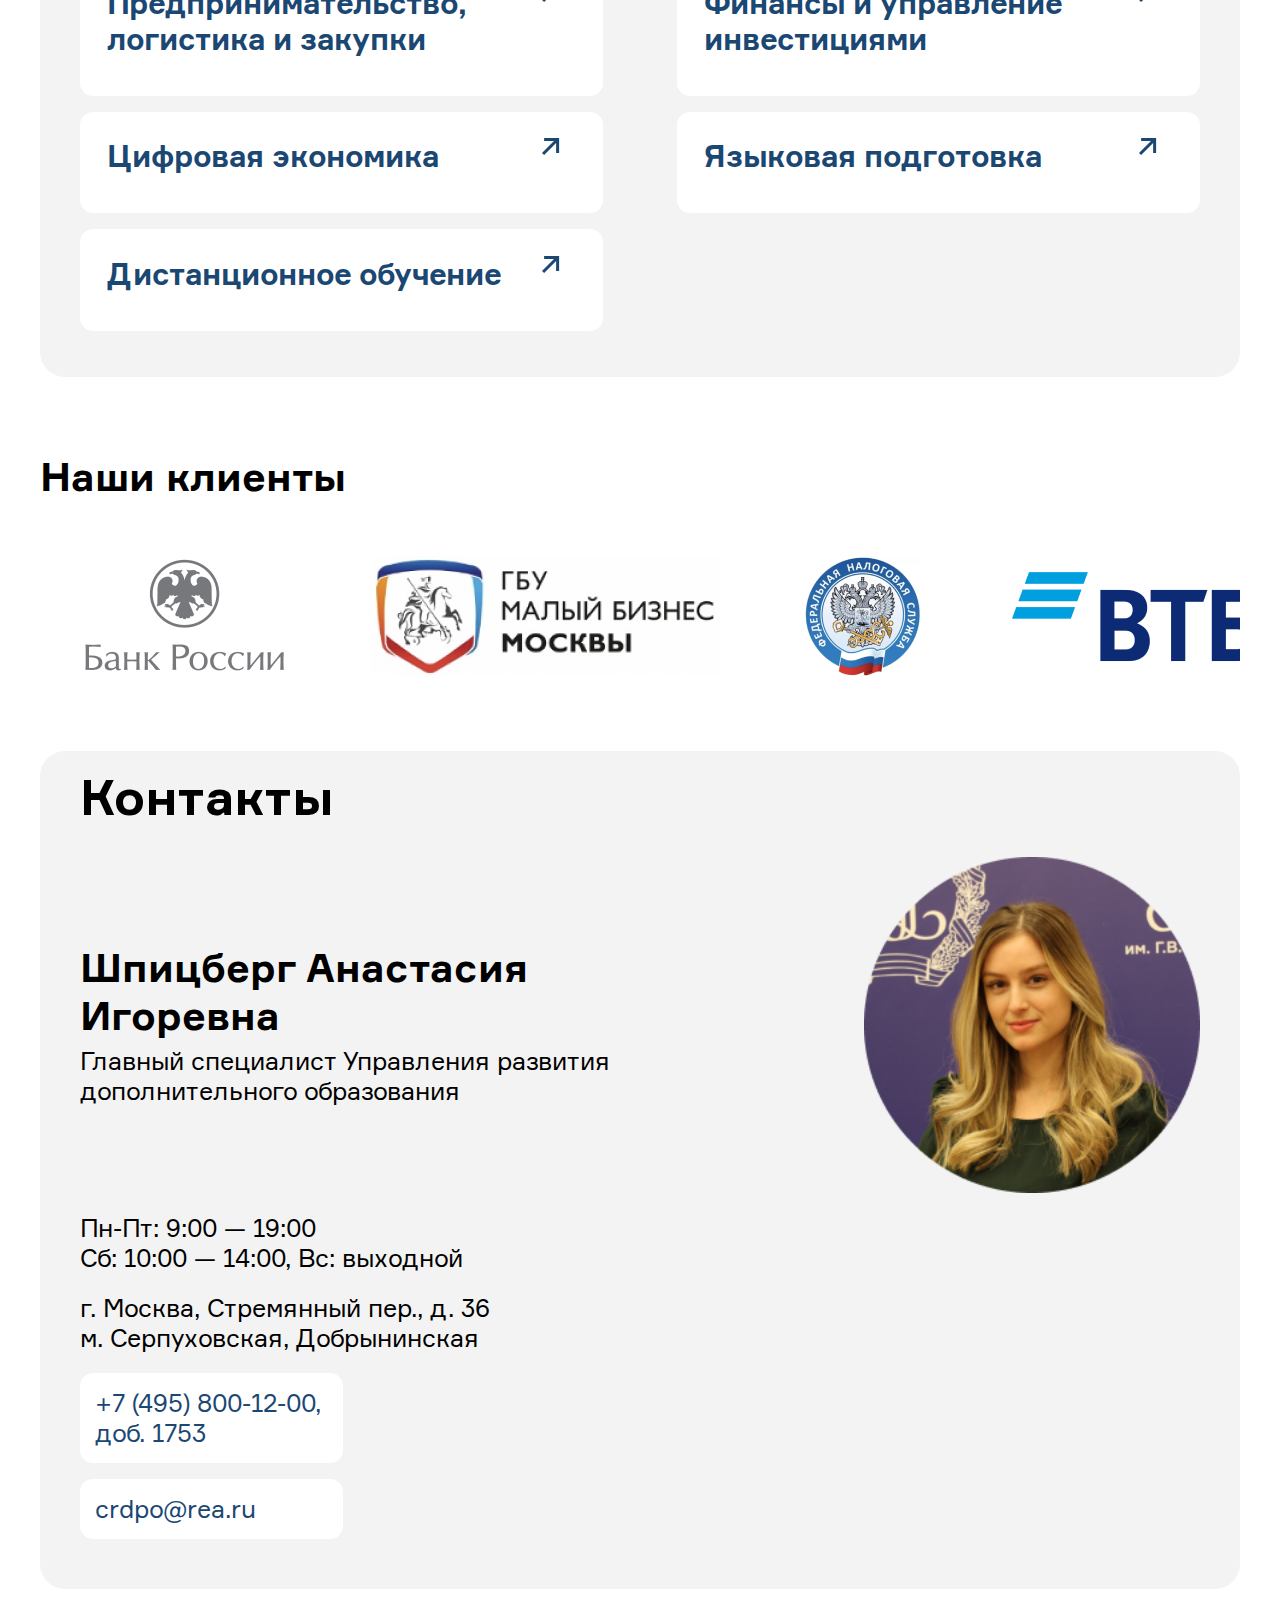
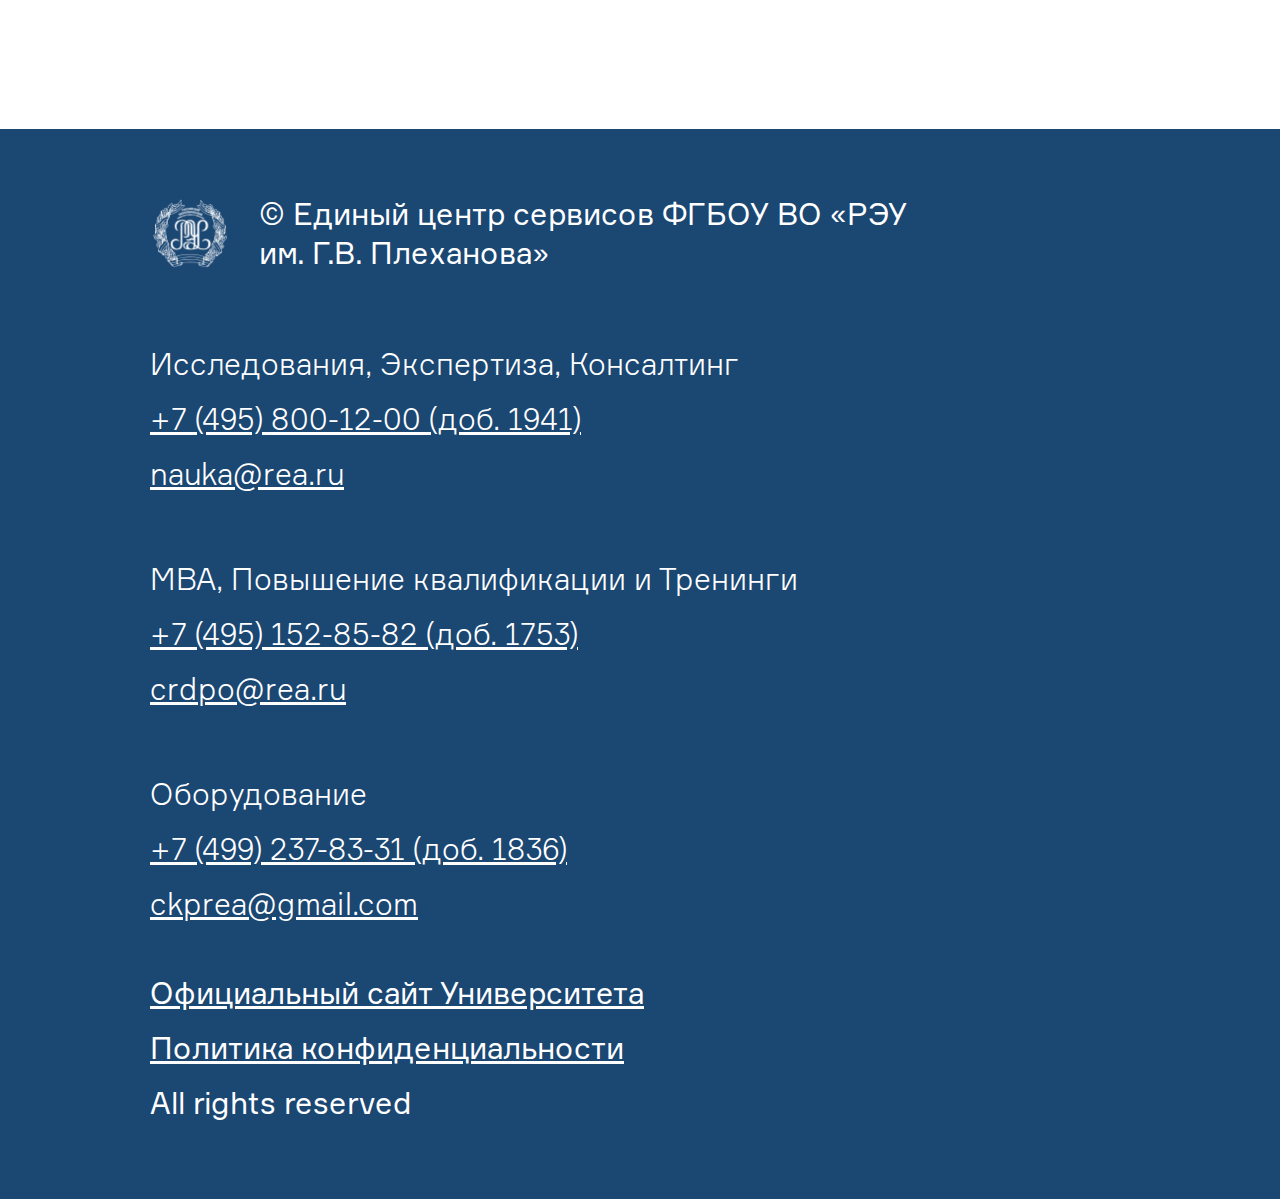
==== commit a234a233: "fouth-sprint" ====
--- a/dpo.html
+++ b/dpo.html
@@ -9,7 +9,7 @@
   <body>
     <header>
       <a href="index.html"><img src="img/logo.svg" alt="logo"></a>
-      <a href="#">Контакты</a>
+      <a href="#footer">Контакты</a>
     </header>
 
     <nav>
@@ -31,43 +31,53 @@
     <section class="action-section">
       <h2>Уровни и виды программ ДПО </h2>
       <div class="action-flex-container">
-      <a href="#">
-        <div class="action-container">
-          <p>MBA</p>
-          <img src="img/link-arrow.svg" alt="link-arrow">
-        </div>
-      </a>
-
-      <a href="#">
-        <div class="action-container">
-          <p>Mini-MBA</p>
-          <img src="img/link-arrow.svg" alt="link-arrow">
-        </div>
-      </a>
-
-      <a href="#">
-        <div class="action-container">
-          <p>Профессиональная переподготовка</p>
-          <img src="img/link-arrow.svg" alt="link-arrow">
-      </div>
-      </a>
-
-      <a href="#">
-        <div class="action-container">
-          <p>Повышение квалификации</p>
-          <img src="img/link-arrow.svg" alt="link-arrow">
-        </div>
-      </a>
-
-      <a href="#">
-        <div class="action-container">
-          <p>Профессиональное обучение</p>
-          <img src="img/link-arrow.svg" alt="link-arrow">
-        </div>
-      </a>
-
-      </div>
-    </section>
+
+        <a href="#">
+          <div class="action-container large">
+              <div class="deep-link-text">
+                <h3>MBA</h3>
+                <p>Получите высокую ступень в&nbsp;сфере бизнес-образования, позволяющую развивать навыки стратегического управления, использовать инструменты повышения эффективности и&nbsp;развития бизнеса</p>
+              </div>
+            </div>
+        </a>
+
+          <a href="#">
+            <div class="action-container large">
+              <div class="deep-link-text">
+                <h3>Mini-MBA</h3>
+                <p>Получите бизнес-образование в&nbsp;специализированной сфере деятельности</p>
+              </div>
+            </div>
+          </a>
+
+          <a href="#"><div class="action-container large">
+              <div class="deep-link-text">
+                <h3>Профессиональная переподготовка</h3>
+                <p>Станьте профессионалом в&nbsp;новой сфере деятельности, получите новые идеи и&nbsp;специализированные инструменты для достижения профессиональных целей и&nbsp;развития бизнеса</p>
+              </div>
+            </div>
+          </a>
+
+          <a href="#">
+            <div class="action-container large">
+              <div class="deep-link-text">
+                <h3>Повышение квалификации</h3>
+                <p>Получите в&nbsp;сжатые сроки новые знания и&nbsp;прикладные навыки в&nbsp;различных областях, необходимые для карьерного роста</p>
+              </div>
+            </div>
+          </a>
+
+          <a href="#">
+            <div class="action-container large">
+              <div class="deep-link-text">
+                <h3>Профессиональное обучение</h3>
+                <p>Приобретите профессиональные знания и&nbsp;компетенции, необходимые для рабочих профессий</p>
+              </div>
+            </div>
+          </a>
+      </div>
+    </section>
+
 
     <section class="carusel">
       <img src="img/carusel_dpo_1.png" alt="carusel_dpo_1">
@@ -188,7 +198,7 @@
 
     <button class="button fixed" type="button" name="button">Заказать</button>
 
-    <footer>
+    <footer id="footer">
       <div class="white-logo">
         <img src="img/white-logo.png" alt="white-logo">
         <p>&copy;&nbsp;Единый центр сервисов ФГБОУ ВО&nbsp;&laquo;РЭУ им. Г.В. Плеханова&raquo;</p>
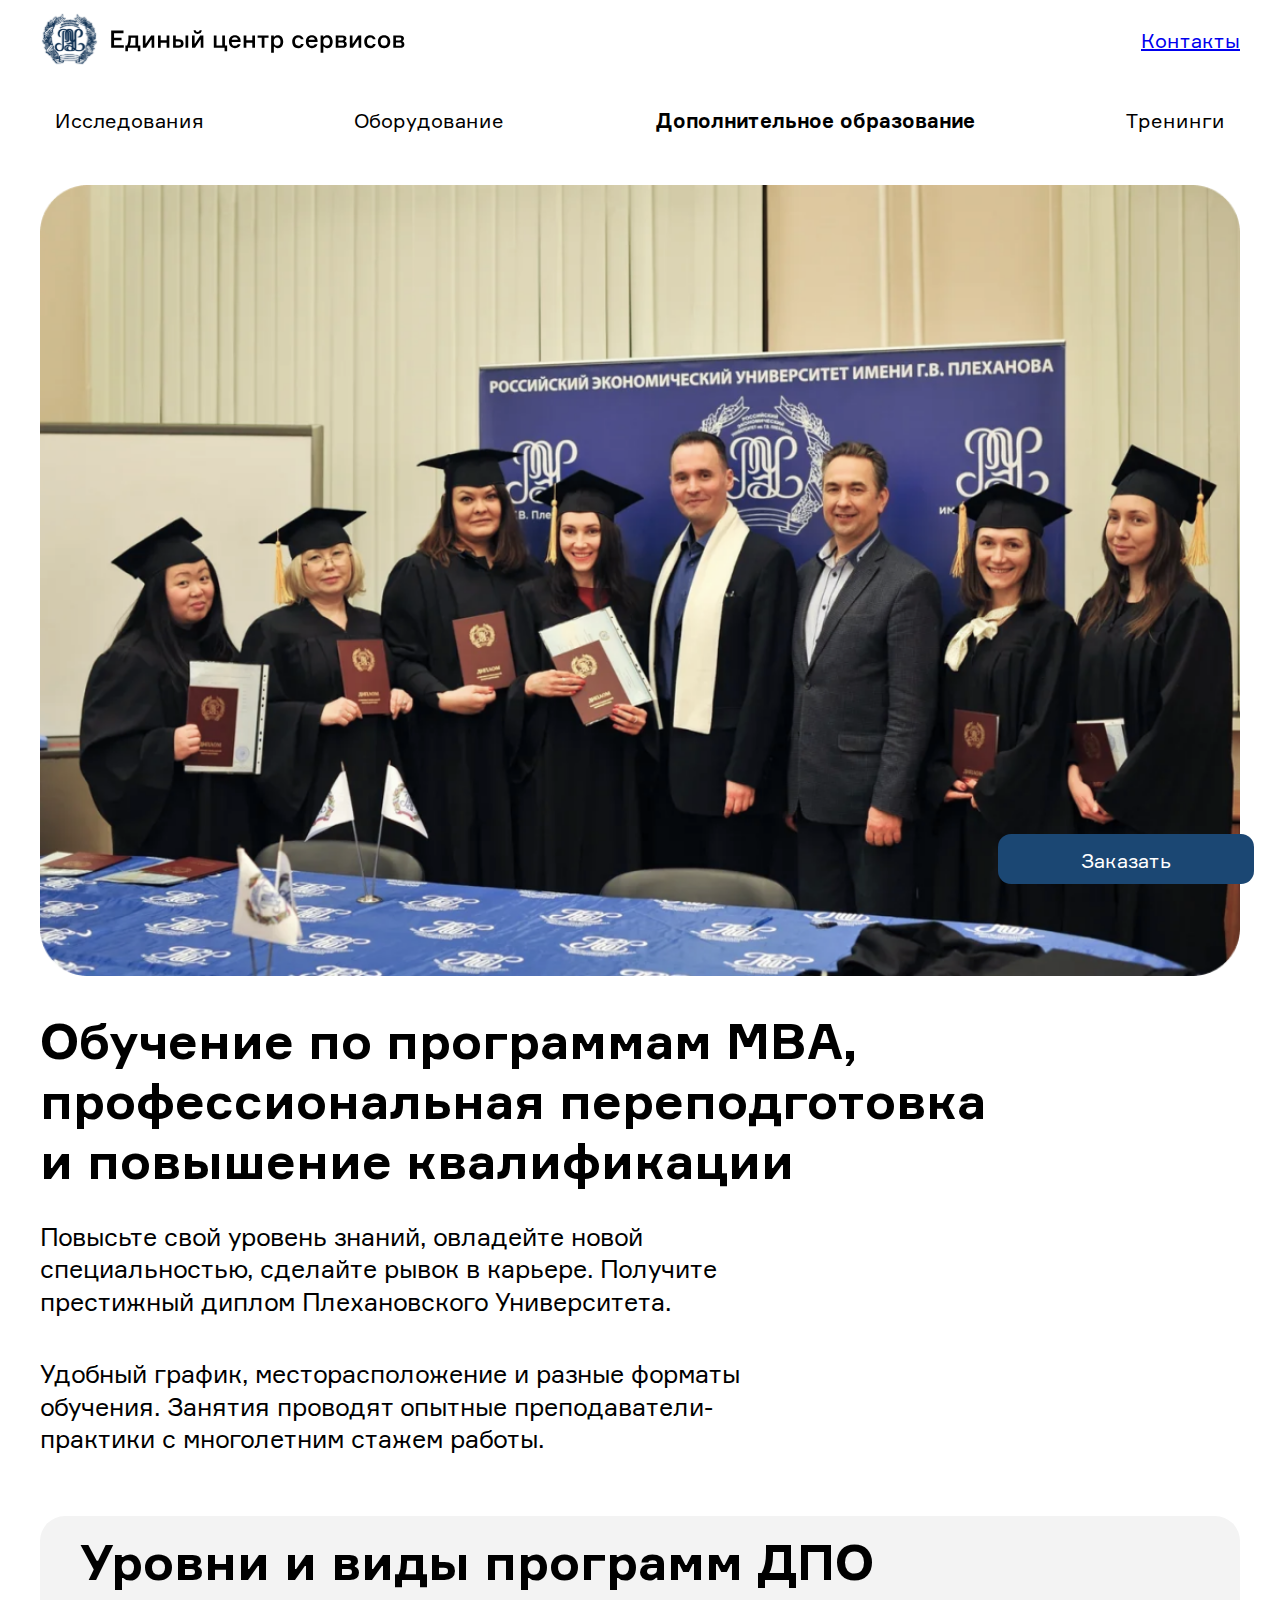
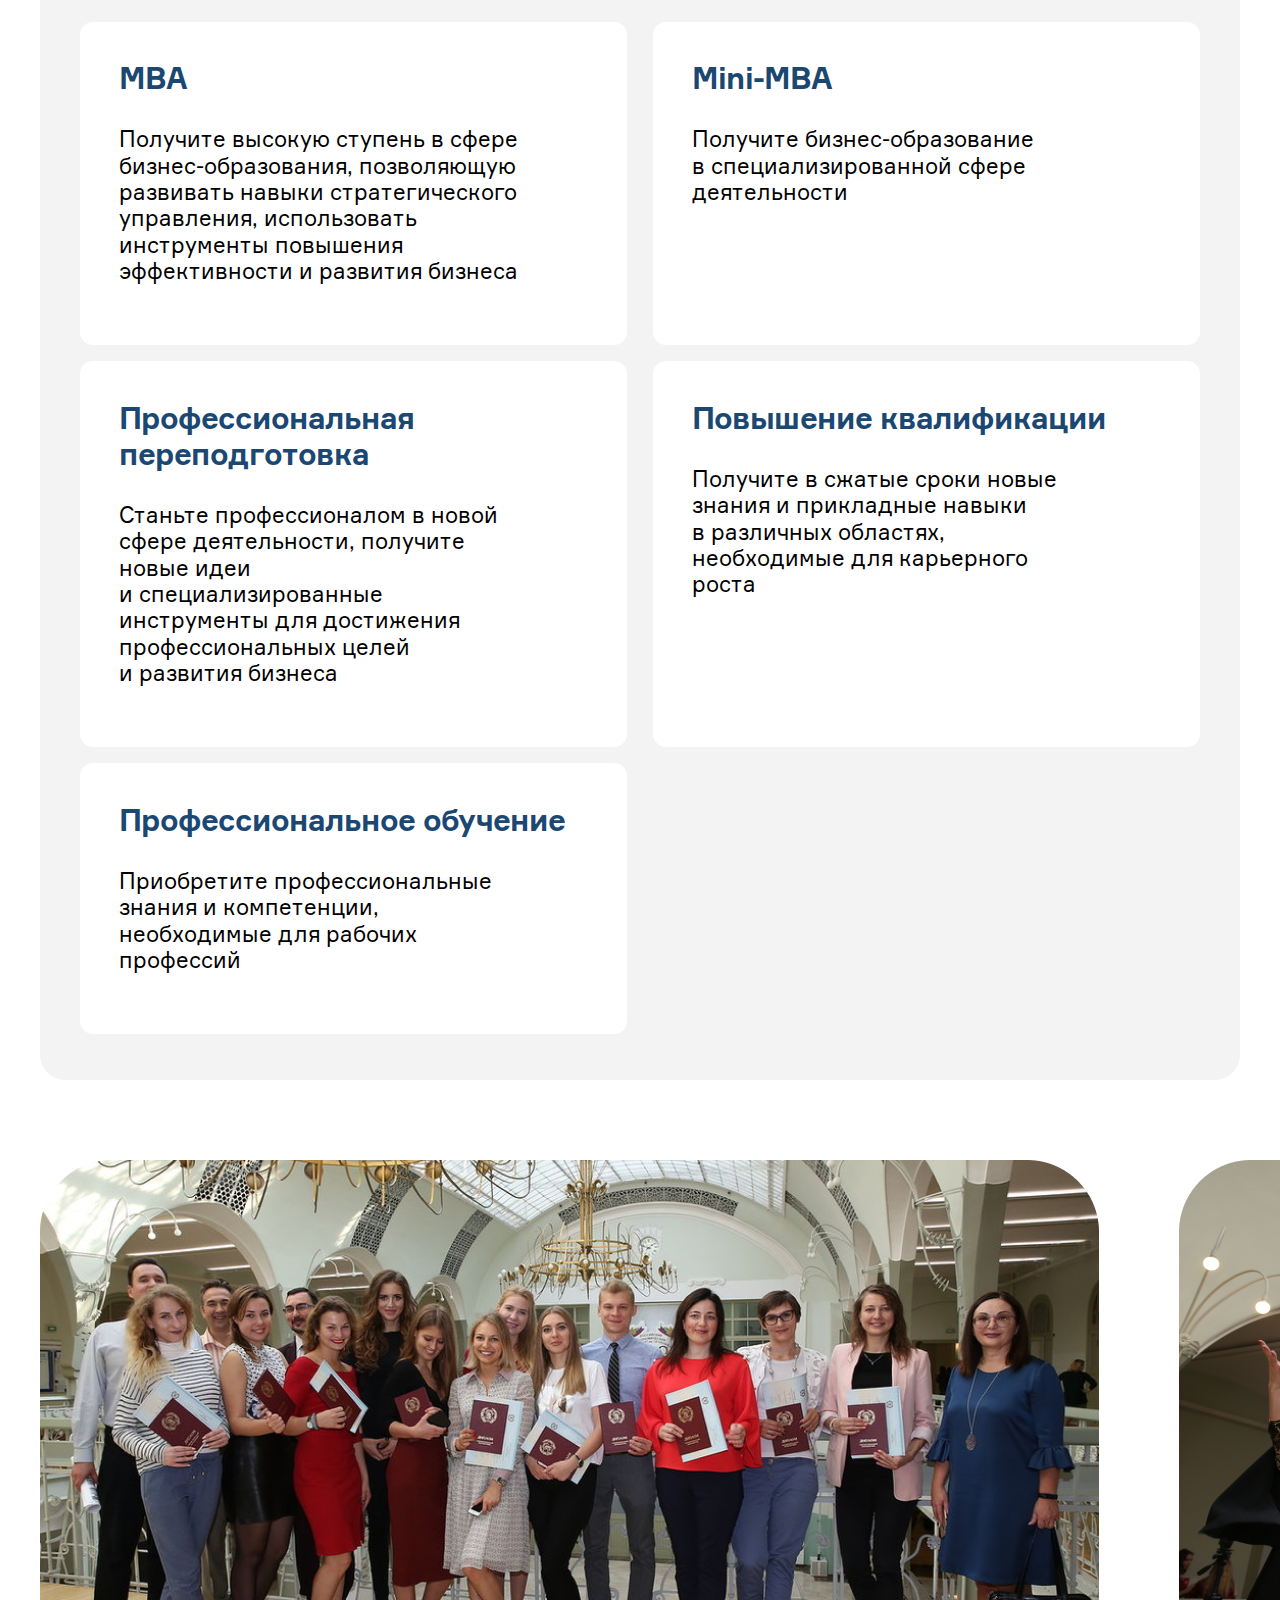
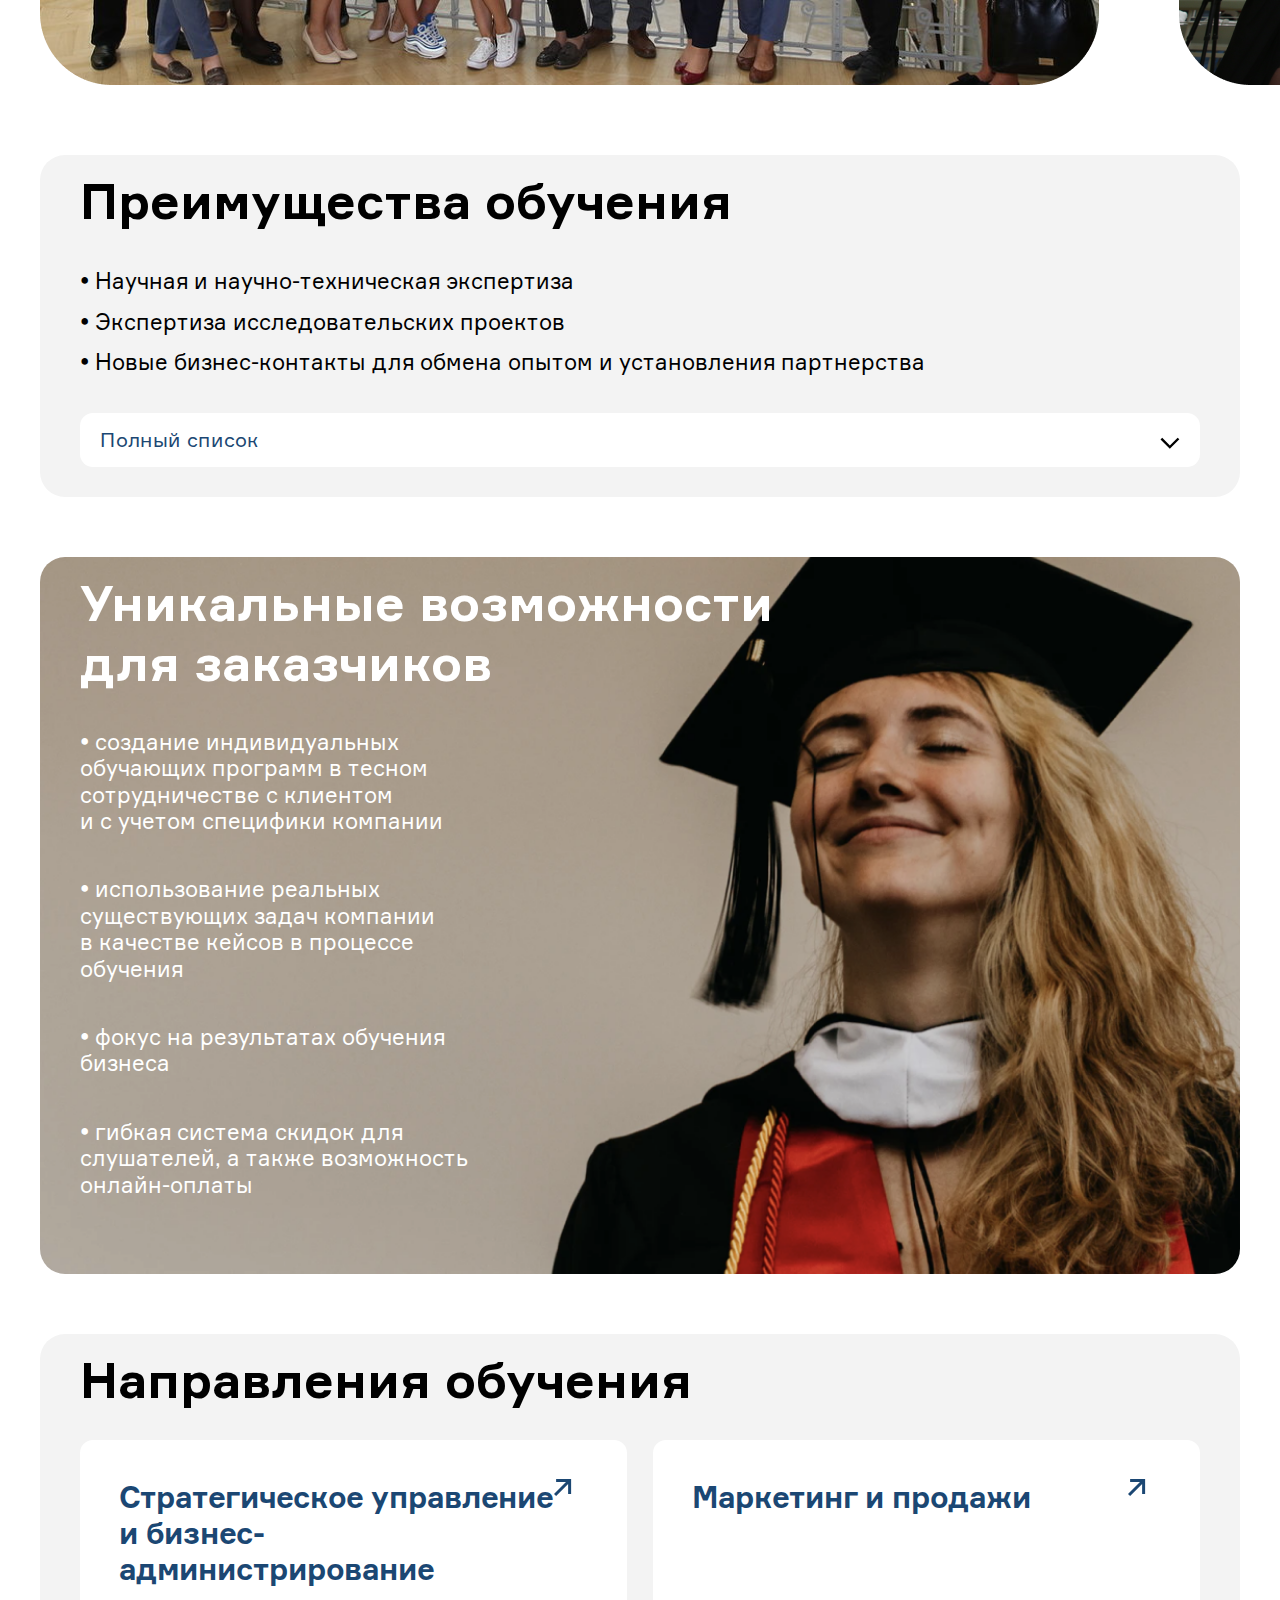
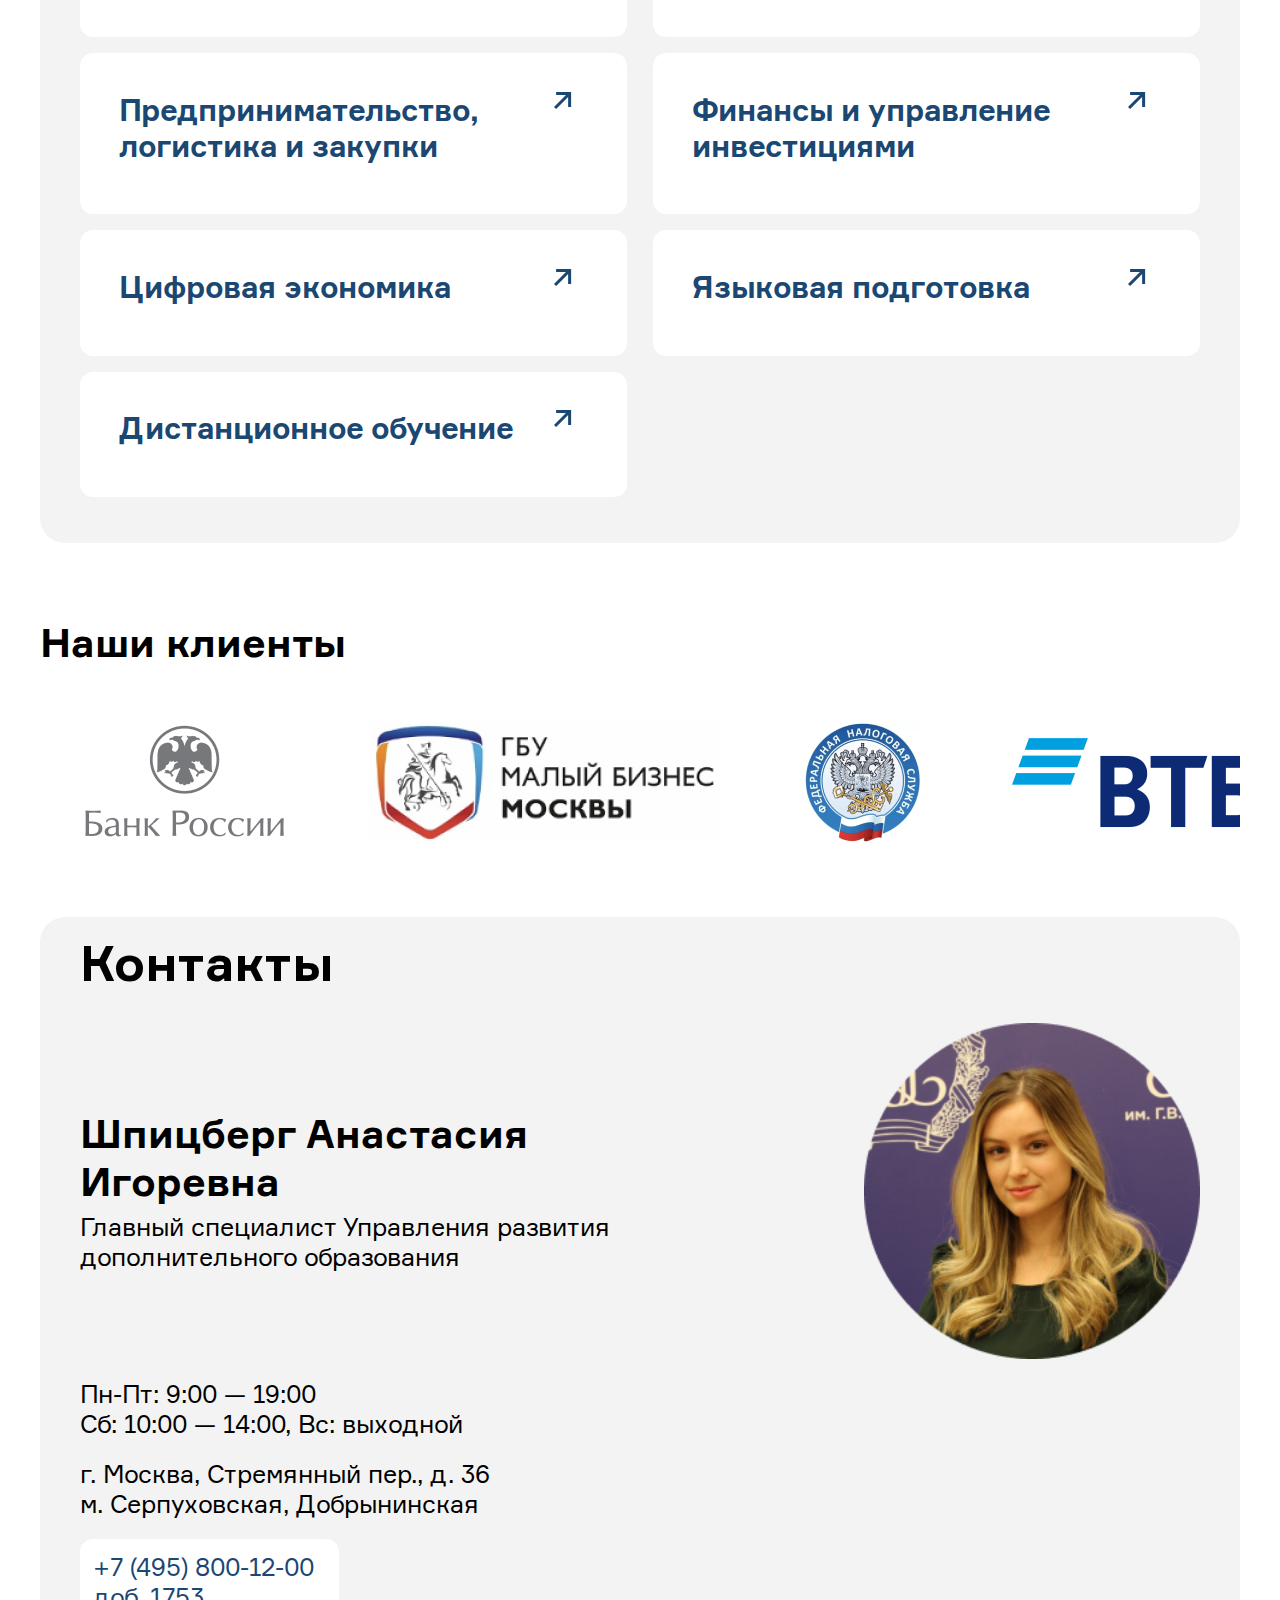
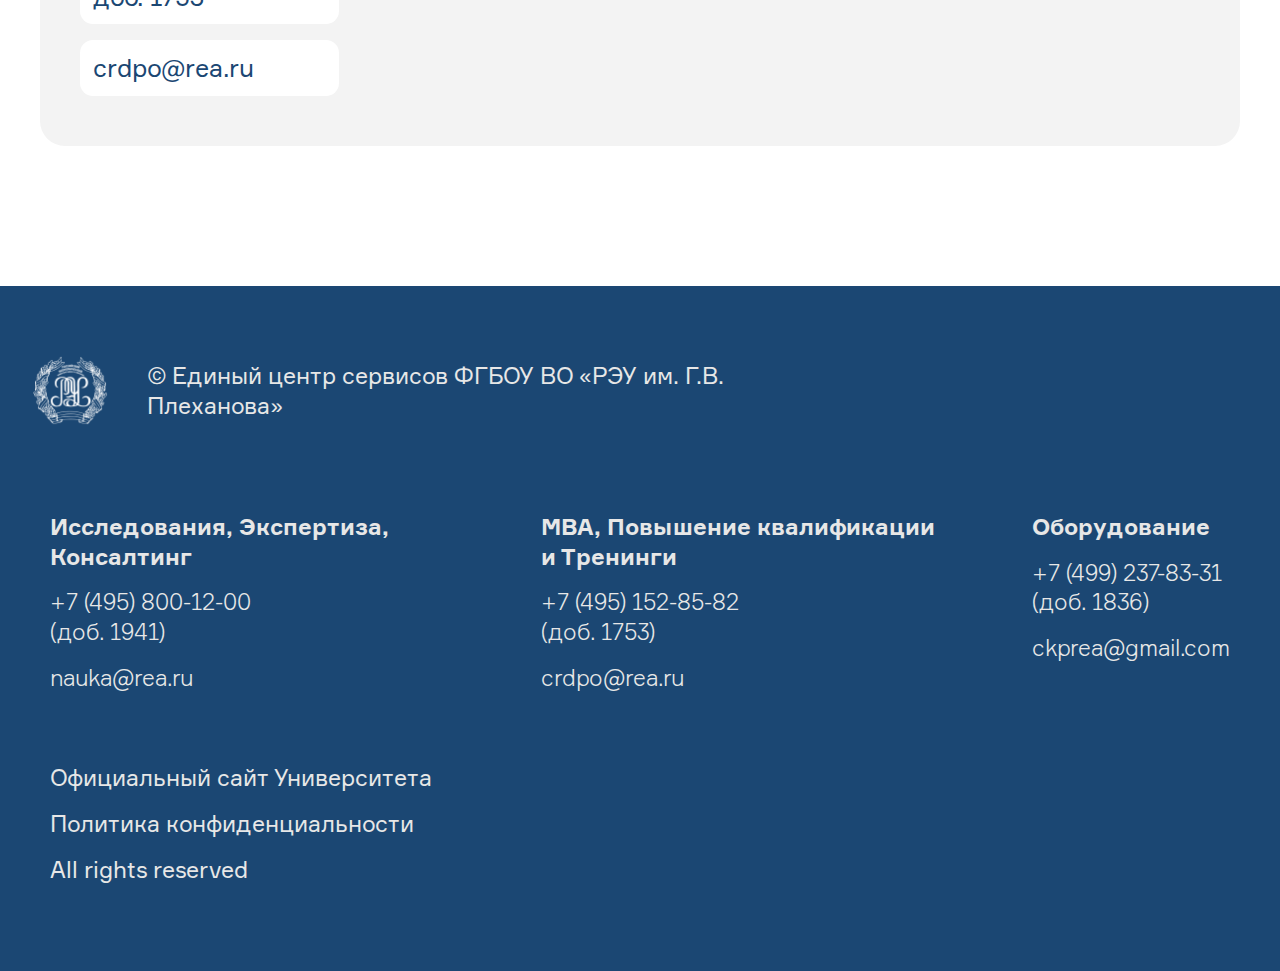
==== commit 49ba6ddd: "fith-sprint" ====
--- a/dpo.html
+++ b/dpo.html
@@ -28,11 +28,11 @@
       <p>Удобный график, месторасположение и&nbsp;разные форматы обучения. Занятия проводят опытные преподаватели-практики с&nbsp;многолетним стажем работы.</p>
     </section>
 
-    <section class="action-section">
+    <section class="action-section" >
       <h2>Уровни и виды программ ДПО </h2>
       <div class="action-flex-container">
 
-        <a href="#">
+        <a href="#no-cursor" class="background-gradient" id="no-cursor">
           <div class="action-container large">
               <div class="deep-link-text">
                 <h3>MBA</h3>
@@ -41,7 +41,7 @@
             </div>
         </a>
 
-          <a href="#">
+          <a href="#no-cursor" class="background-gradient" id="no-cursor">
             <div class="action-container large">
               <div class="deep-link-text">
                 <h3>Mini-MBA</h3>
@@ -50,7 +50,8 @@
             </div>
           </a>
 
-          <a href="#"><div class="action-container large">
+          <a href="#no-cursor" class="background-gradient" id="no-cursor">
+            <div class="action-container large">
               <div class="deep-link-text">
                 <h3>Профессиональная переподготовка</h3>
                 <p>Станьте профессионалом в&nbsp;новой сфере деятельности, получите новые идеи и&nbsp;специализированные инструменты для достижения профессиональных целей и&nbsp;развития бизнеса</p>
@@ -58,7 +59,7 @@
             </div>
           </a>
 
-          <a href="#">
+          <a href="#no-cursor" class="background-gradient" id="no-cursor">
             <div class="action-container large">
               <div class="deep-link-text">
                 <h3>Повышение квалификации</h3>
@@ -67,7 +68,7 @@
             </div>
           </a>
 
-          <a href="#">
+          <a href="#no-cursor" class="background-gradient" id="no-cursor">
             <div class="action-container large">
               <div class="deep-link-text">
                 <h3>Профессиональное обучение</h3>
@@ -117,38 +118,44 @@
 
       <div class="action-flex-container">
 
-        <a href="https://do.rea.ru/kursy/strategicheskoe-upravlenie-i-biznes-administrirovanie"><div class="action-container">
+        <a href="https://do.rea.ru/kursy/strategicheskoe-upravlenie-i-biznes-administrirovanie" class="background-gradient" >
+        <div class="action-container">
           <p>Стратегическое управление и&nbsp;бизнес-администрирование</p>
-          <img src="img/link-arrow.svg" alt="link-arrow">
-        </div></a>
-
-        <a href="https://do.rea.ru/kursy/marketing-i-prodazhi"><div class="action-container">
+          <img class="arrow" src="img/link-arrow.svg" alt="link-arrow" id="arrow">
+        </div></a>
+
+        <a href="https://do.rea.ru/kursy/marketing-i-prodazhi"class="background-gradient">
+        <div class="action-container">
           <p>Маркетинг и&nbsp;продажи</p>
           <img src="img/link-arrow.svg" alt="link-arrow">
         </div></a>
 
-        <a href="https://do.rea.ru/kursy/predprinimatelstvo-i-logistika"><div class="action-container">
+        <a href="https://do.rea.ru/kursy/predprinimatelstvo-i-logistika" class="background-gradient">
+        <div class="action-container">
           <p>Предпринимательство, логистика и&nbsp;закупки</p>
           <img src="img/link-arrow.svg" alt="link-arrow">
         </div></a>
 
-        <a href="https://do.rea.ru/kursy/finansy-i-upravlenie-investitsiiami"><div class="action-container">
+        <a href="https://do.rea.ru/kursy/finansy-i-upravlenie-investitsiiami" class="background-gradient">
+        <div class="action-container">
           <p>Финансы и&nbsp;управление инвестициями</p>
           <img src="img/link-arrow.svg" alt="link-arrow">
         </div></a>
 
-        <a href="https://do.rea.ru/kursy/tsifrovaia-ekonomika"><div class="action-container">
+        <a href="https://do.rea.ru/kursy/tsifrovaia-ekonomika" class="background-gradient">
+        <div class="action-container">
           <p>Цифровая экономика</p>
           <img src="img/link-arrow.svg" alt="link-arrow">
         </div></a>
 
-        <a href="https://do.rea.ru/kursy/iazykovaia-podgotovka"><div class="action-container">
+        <a href="https://do.rea.ru/kursy/iazykovaia-podgotovka" class="background-gradient">
+        <div class="action-container" class="background-gradient">
           <p>Языковая подготовка</p>
           <img src="img/link-arrow.svg" alt="link-arrow">
         </div></a>
 
-        <a href="https://do.rea.ru/distantsionnoe-obuchenie">
-          <div class="action-container">
+        <a href="https://do.rea.ru/distantsionnoe-obuchenie" class="background-gradient">
+        <div class="action-container">
           <p>Дистанционное обучение</p>
           <img src="img/link-arrow.svg" alt="link-arrow">
         </div></a>
@@ -190,7 +197,7 @@
         </ul>
 
         <ul>
-          <li><a href="tel:+7 (495) 800-12-00">+7 (495) 800-12-00, доб.&nbsp;1753</a></li>
+          <li><a href="tel:+7 (495) 800-12-00">+7 (495) 800-12-00<br> доб.&nbsp;1753</a></li>
           <li><a href="mailto:crdpo@rea.ru">crdpo@rea.ru</a></li>
         </ul>
       </div>
@@ -208,19 +215,19 @@
       <div class="links">
         <div class="footer-link">
           <p>Исследования, Экспертиза, Консалтинг</p>
-          <a href="tel:+7 (495) 800-12-00">+7 (495) 800-12-00 (доб. 1941)</a>
+          <a href="tel:+7 (495) 800-12-00">+7 (495) 800-12-00<br>(доб. 1941)</a>
           <a href="mailto: nauka@rea.ru">nauka@rea.ru</a>
         </div>
 
         <div class="footer-link">
           <p>MBA, Повышение квалификации и Тренинги</p>
-          <a href="tel:+7 (495) 152-85-82">+7 (495) 152-85-82 (доб. 1753)</a>
+          <a href="tel:+7 (495) 152-85-82">+7 (495) 152-85-82<br>(доб. 1753)</a>
           <a href="mailto: crdpo@rea.ru">crdpo@rea.ru</a>
         </div>
 
         <div class="footer-link">
           <p>Оборудование</p>
-          <a href="tel:+7 (499) 237-83-31">+7 (499) 237-83-31 (доб. 1836)</a>
+          <a href="tel:+7 (499) 237-83-31">+7 (499) 237-83-31<br>(доб. 1836)</a>
           <a href="mailto: ckprea@gmail.com">ckprea@gmail.com</a>
         </div>
       </div>
@@ -232,6 +239,7 @@
       </div>
     </footer>
 
+  <script src="https://ajax.googleapis.com/ajax/libs/jquery/3.5.1/jquery.min.js"></script>
   <script src="script.js"></script>
   </body>
 </html>
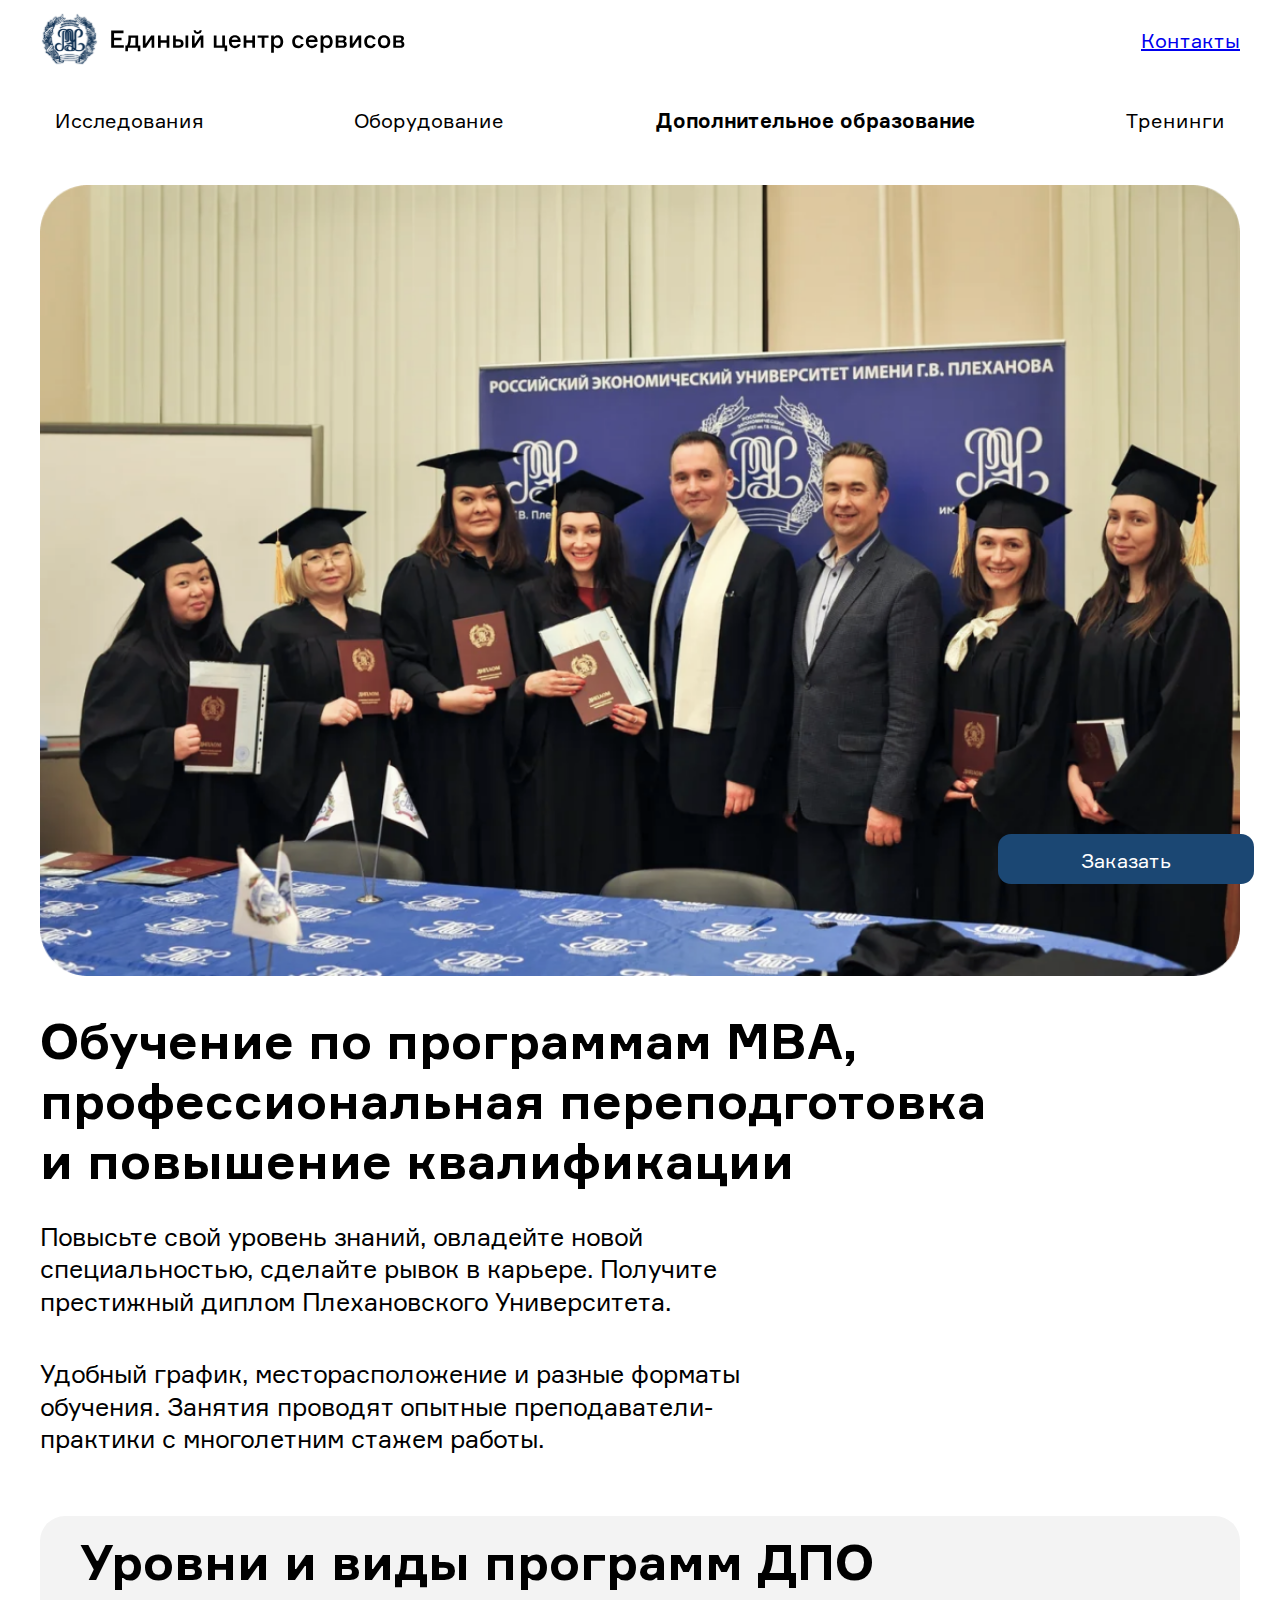
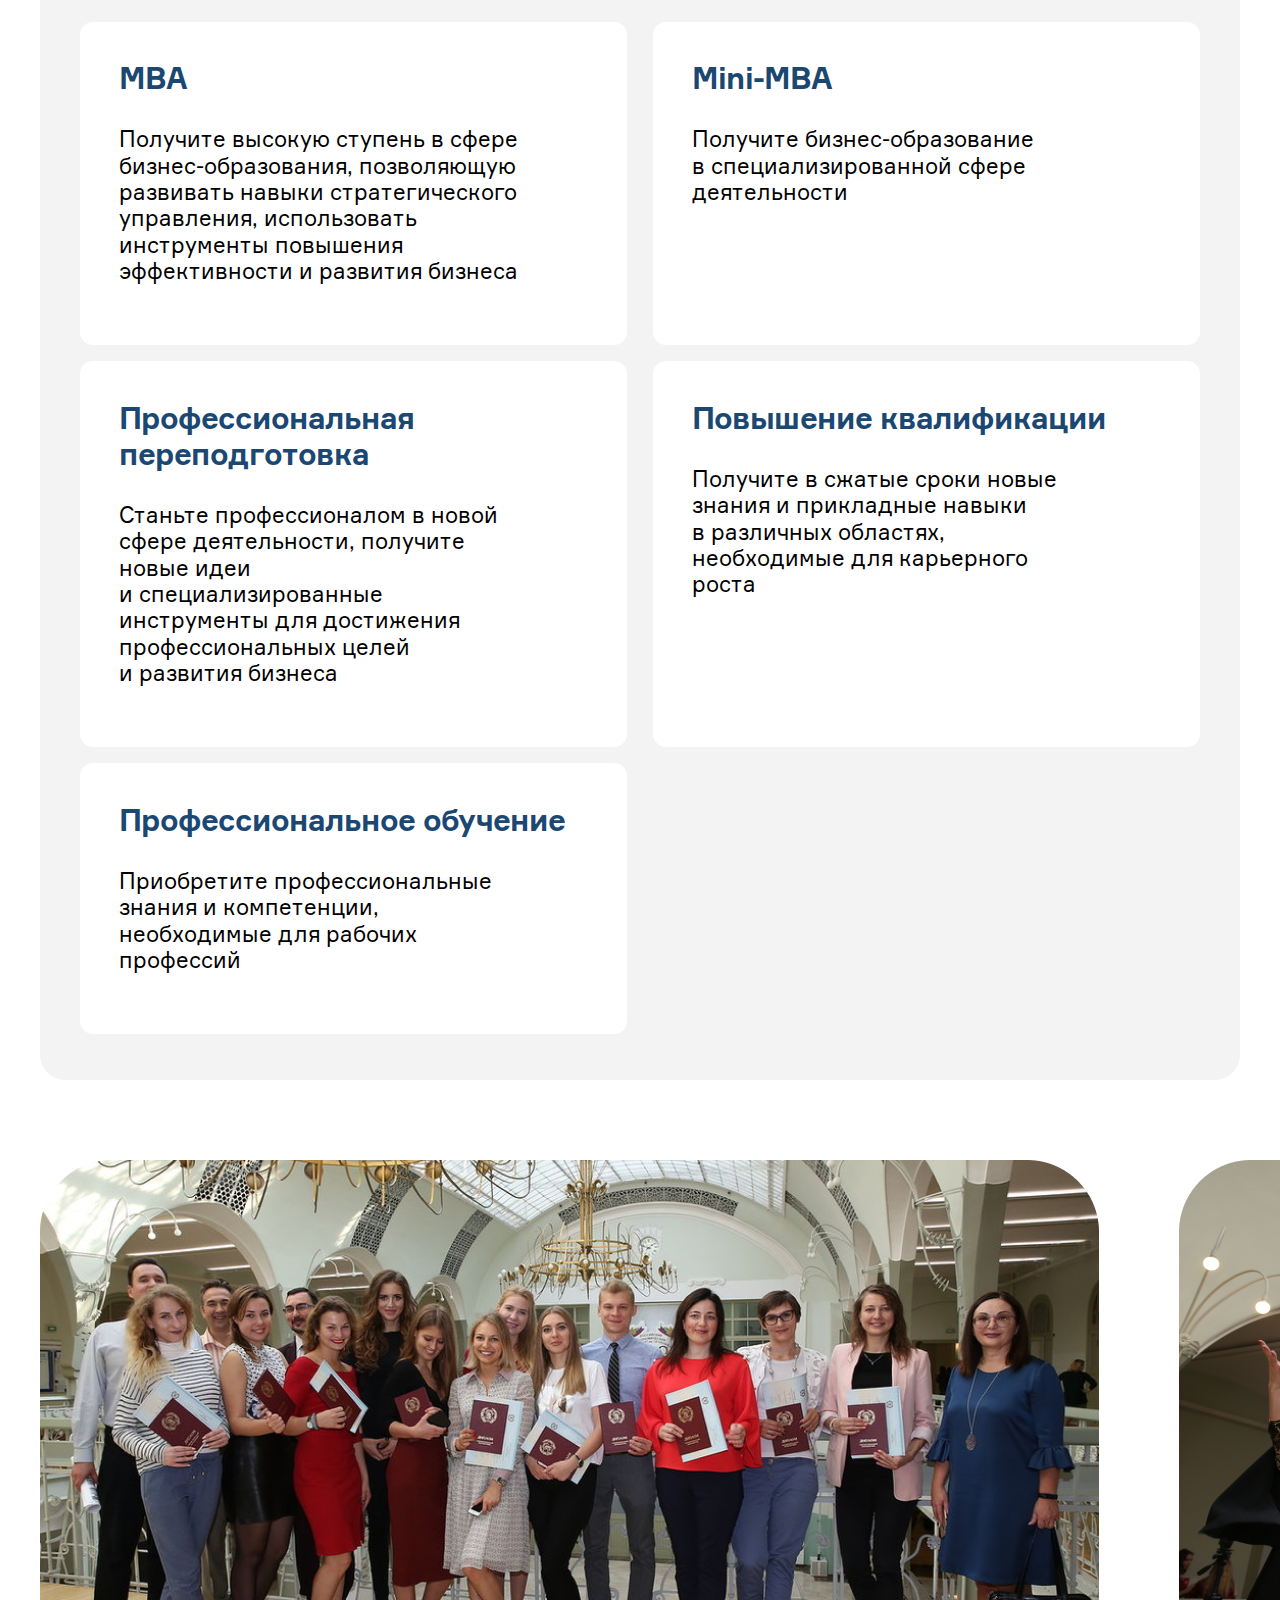
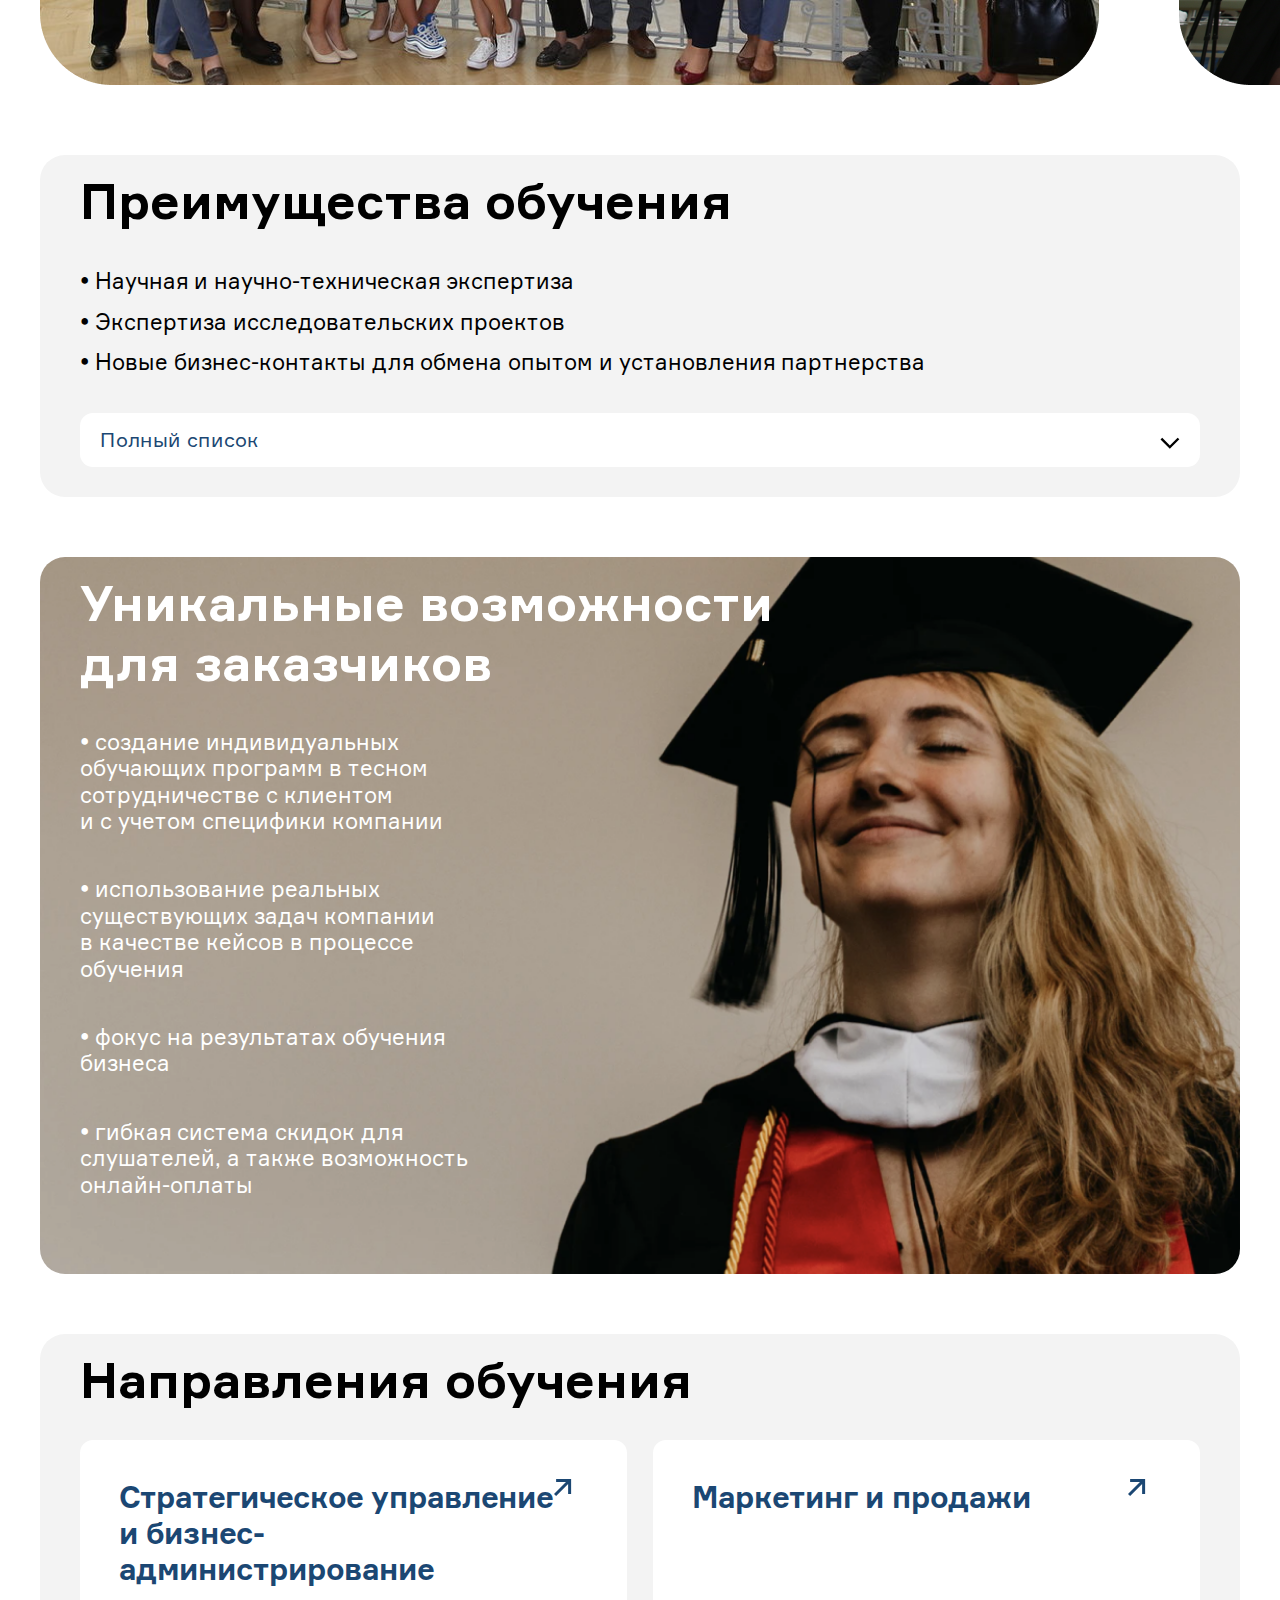
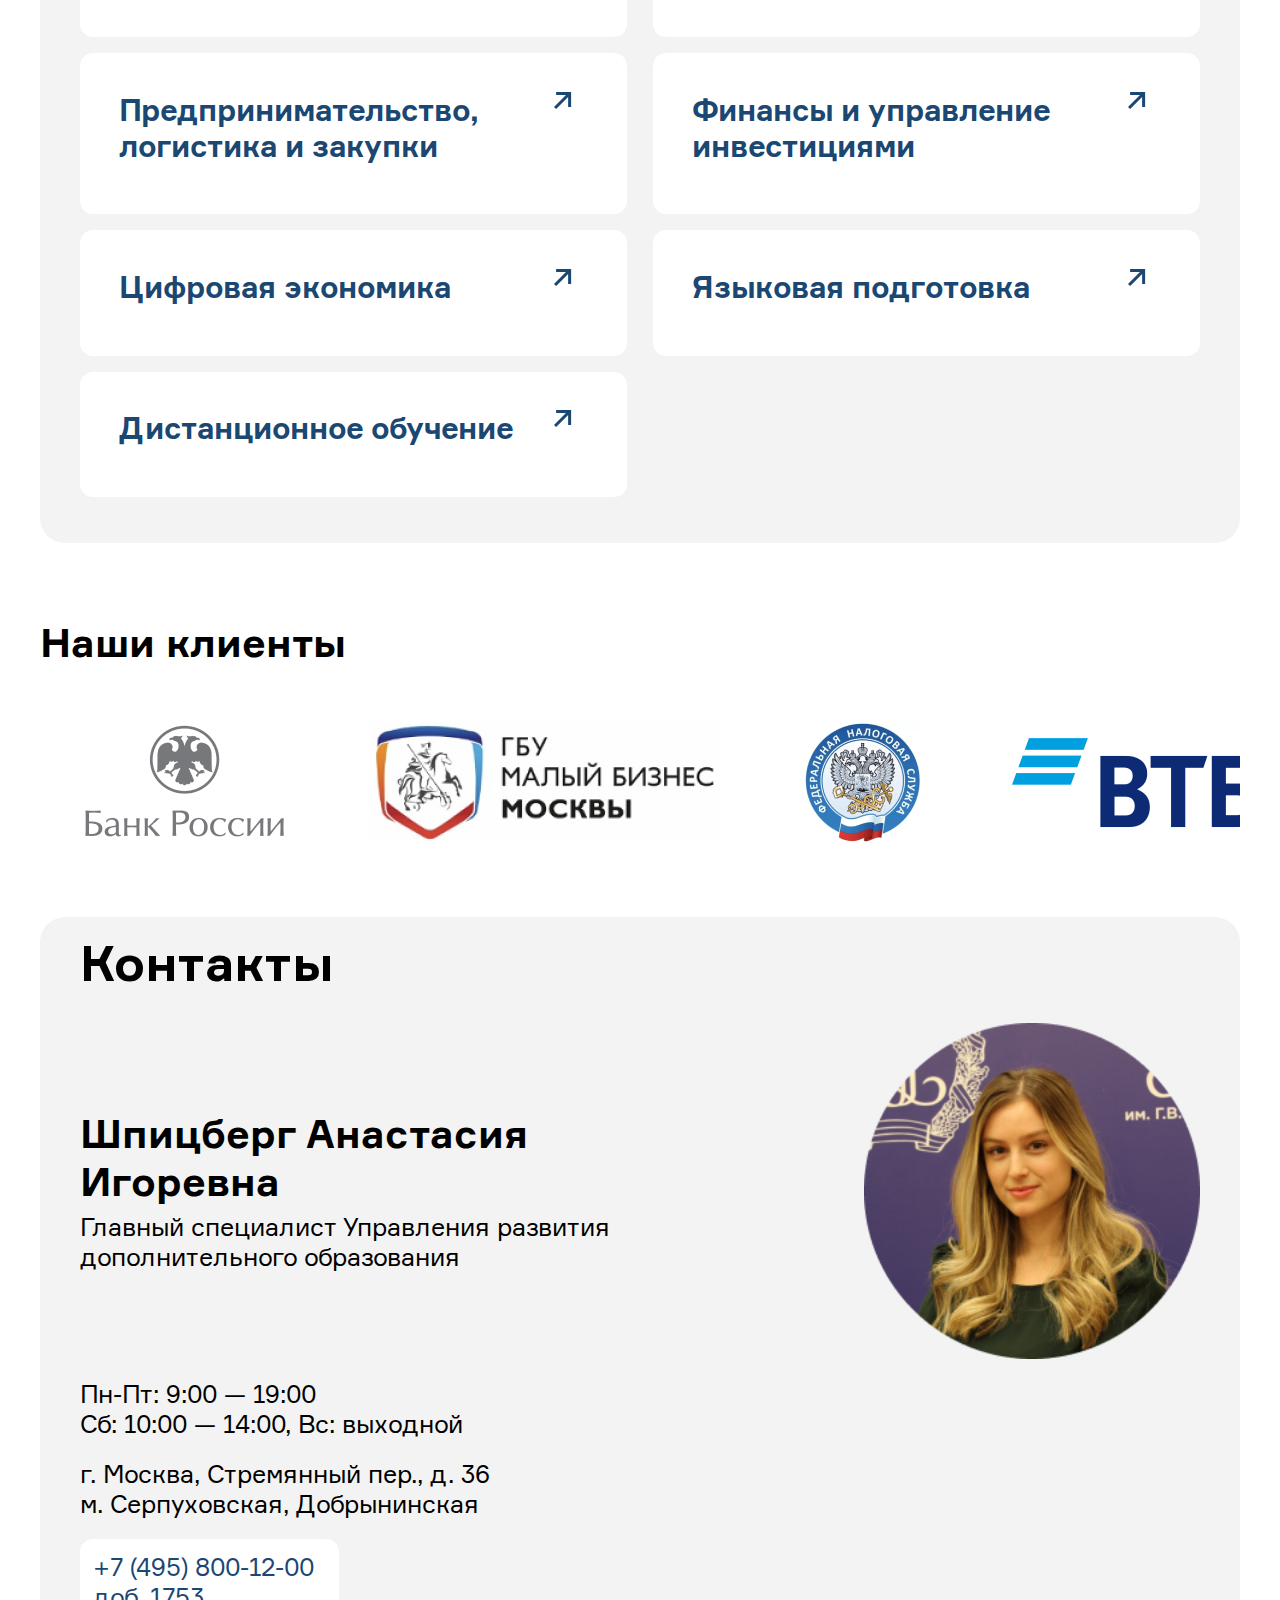
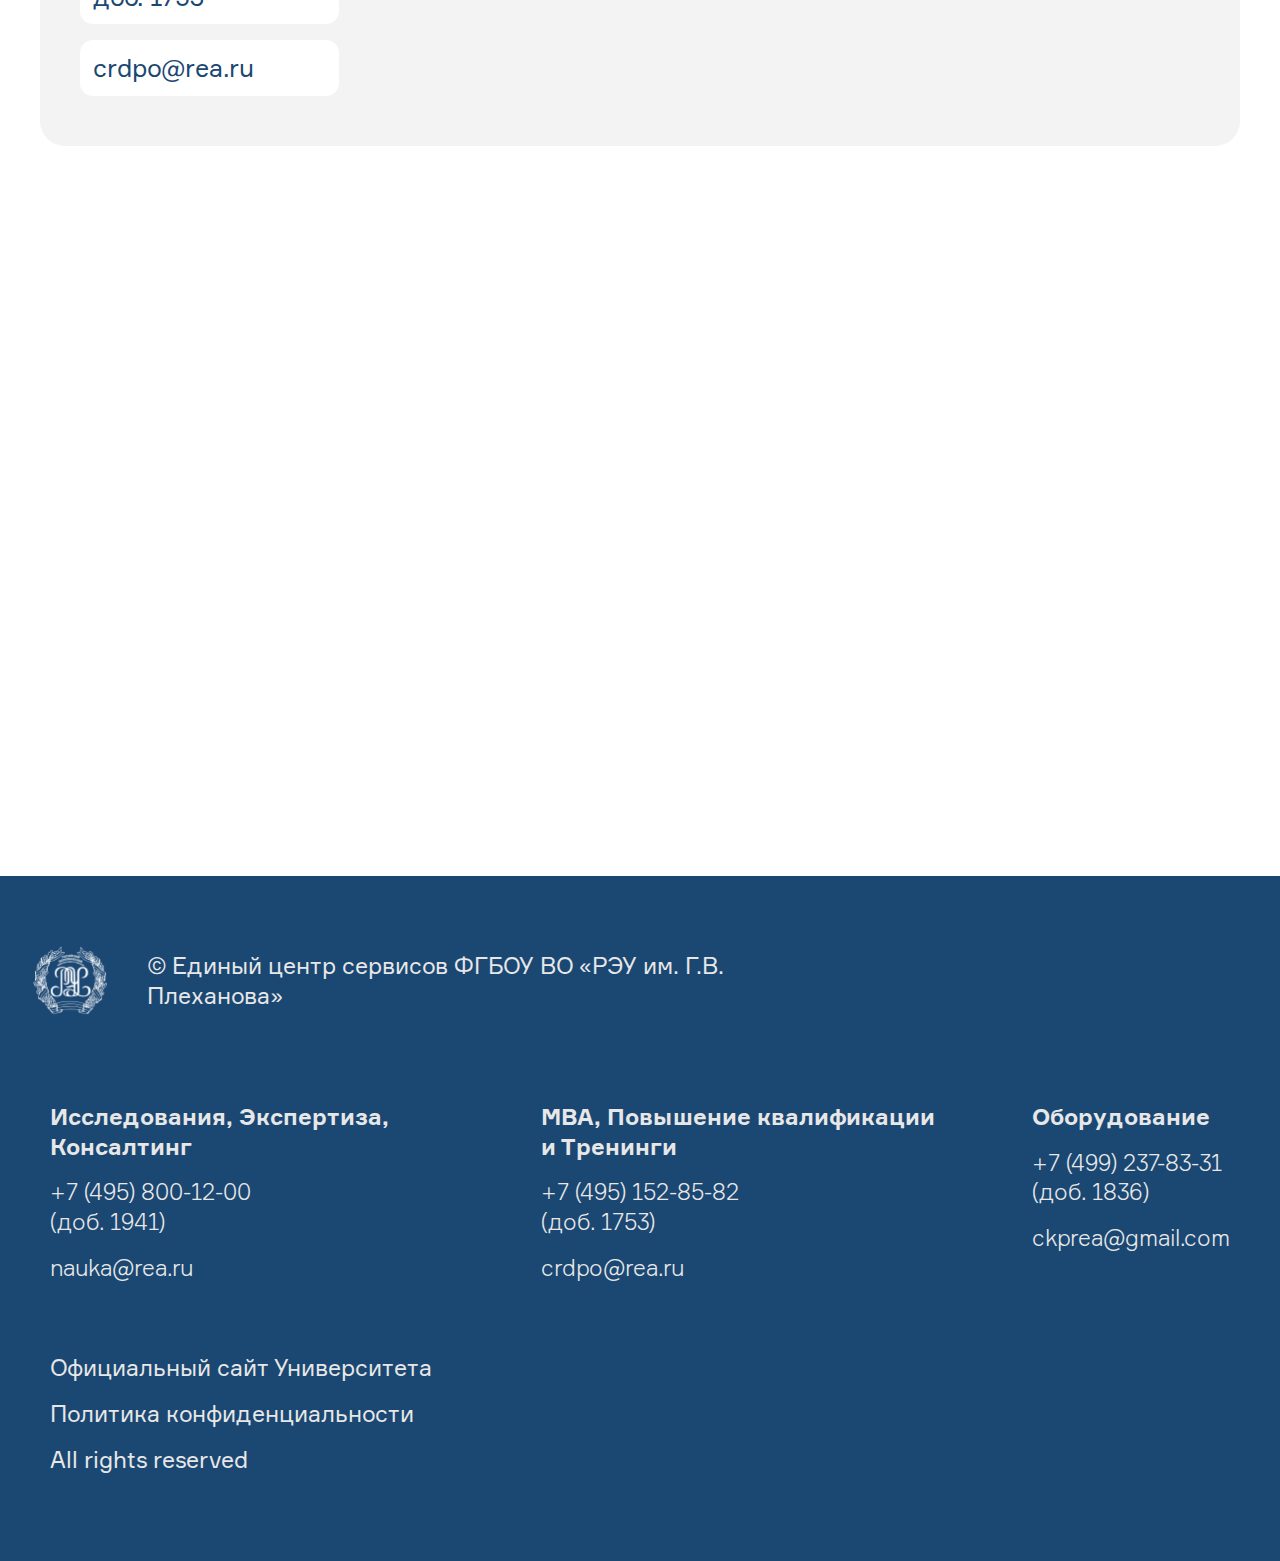
==== commit 3c6d8438: "sixth-sprint" ====
--- a/dpo.html
+++ b/dpo.html
@@ -205,12 +205,15 @@
 
     <button class="button fixed" type="button" name="button">Заказать</button>
 
+    <section>
+    <div class="map" id="map"></div>
+    </section>
+
     <footer id="footer">
       <div class="white-logo">
         <img src="img/white-logo.png" alt="white-logo">
         <p>&copy;&nbsp;Единый центр сервисов ФГБОУ ВО&nbsp;&laquo;РЭУ им. Г.В. Плеханова&raquo;</p>
       </div>
-
 
       <div class="links">
         <div class="footer-link">
@@ -239,6 +242,9 @@
       </div>
     </footer>
 
+    <script src="https://api-maps.yandex.ru/2.1/?apikey=2aeaec80-8745-4a23-8b78-bc86cb120a29
+  &lang=ru_RU" type="text/javascript">
+</script>
   <script src="https://ajax.googleapis.com/ajax/libs/jquery/3.5.1/jquery.min.js"></script>
   <script src="script.js"></script>
   </body>
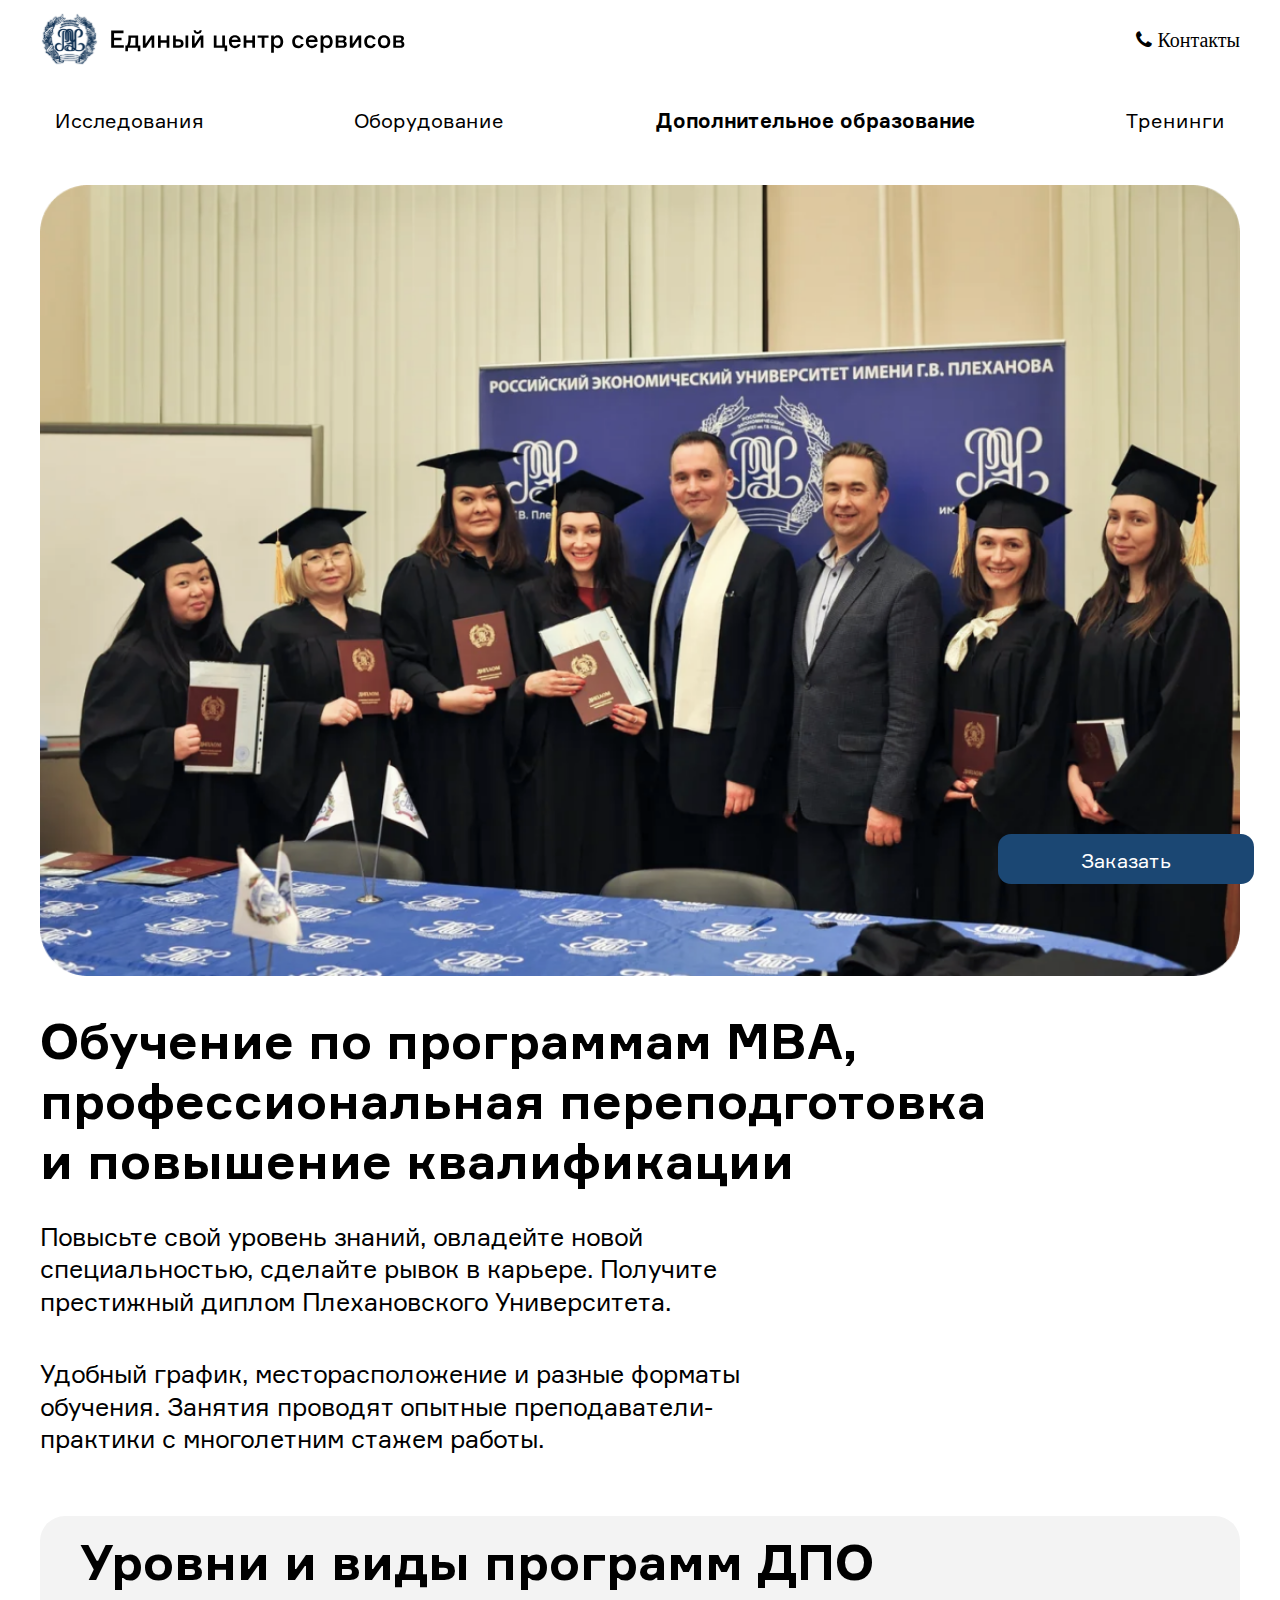
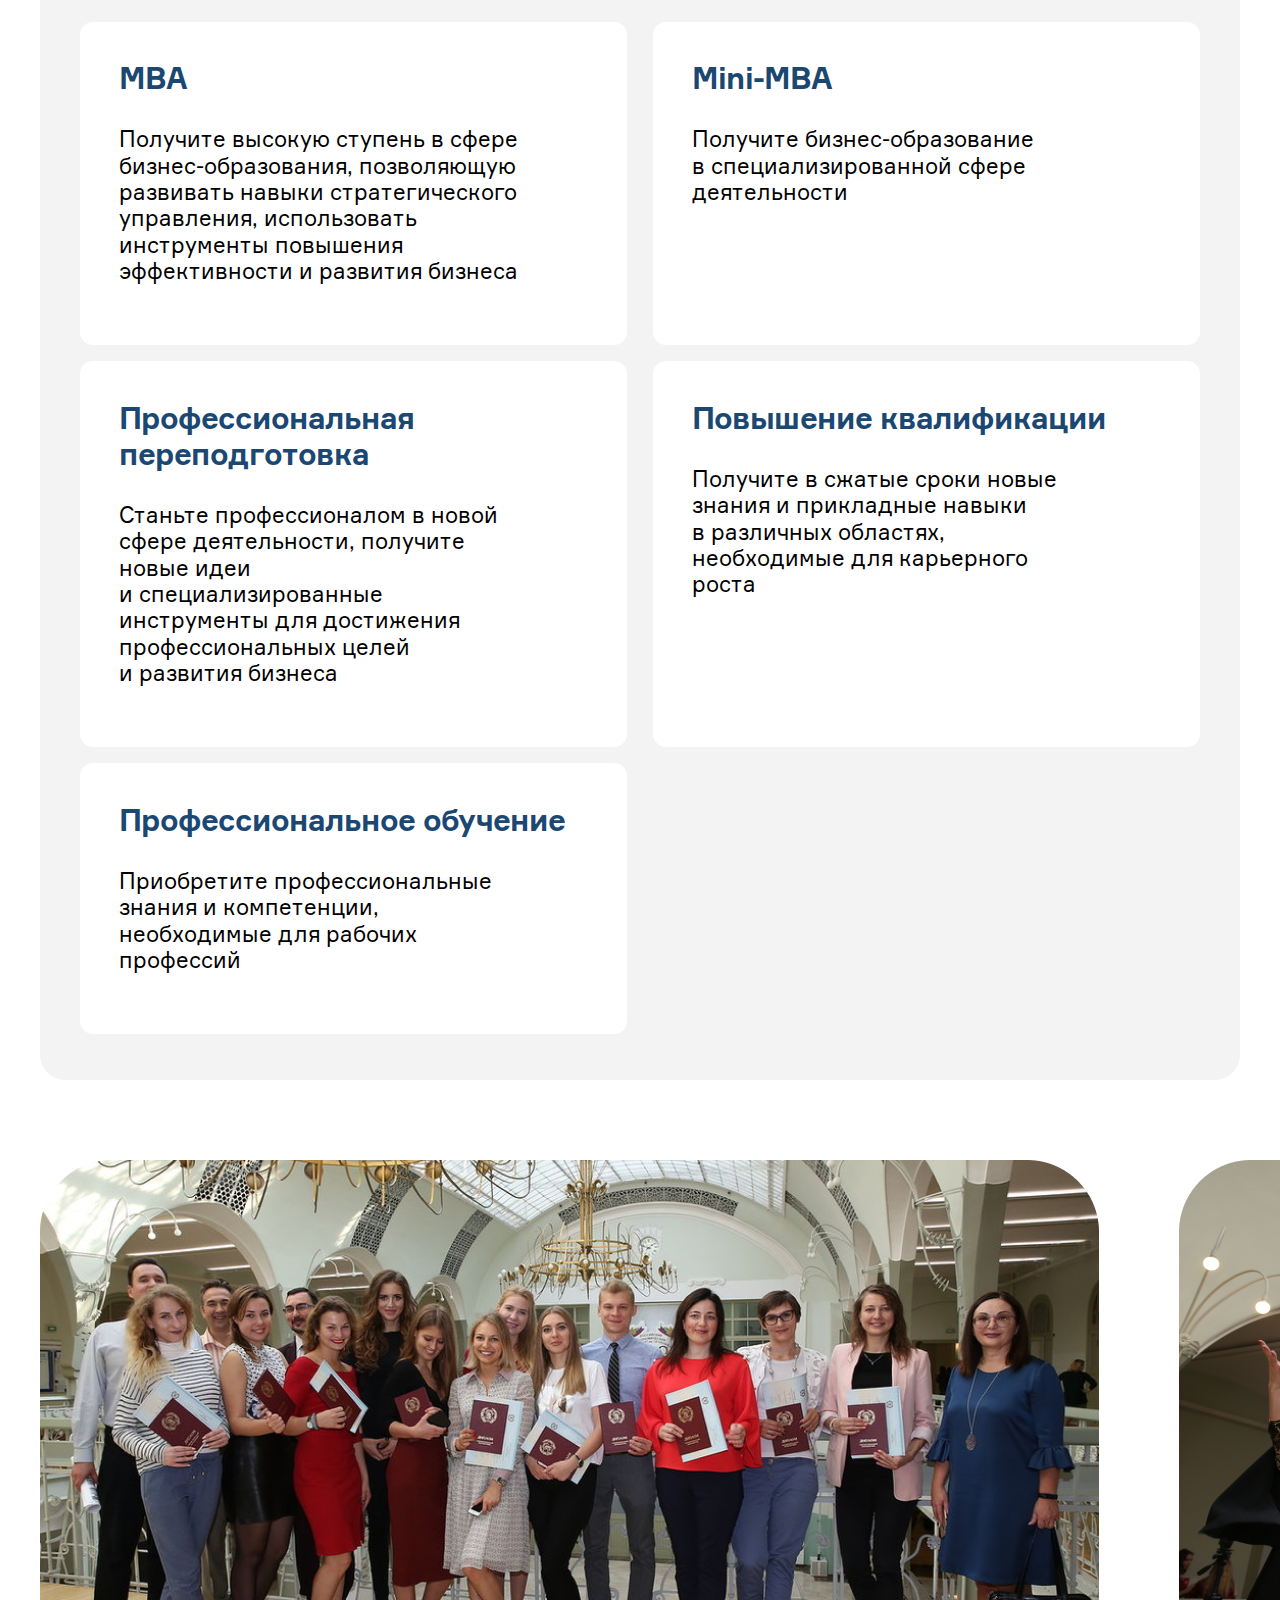
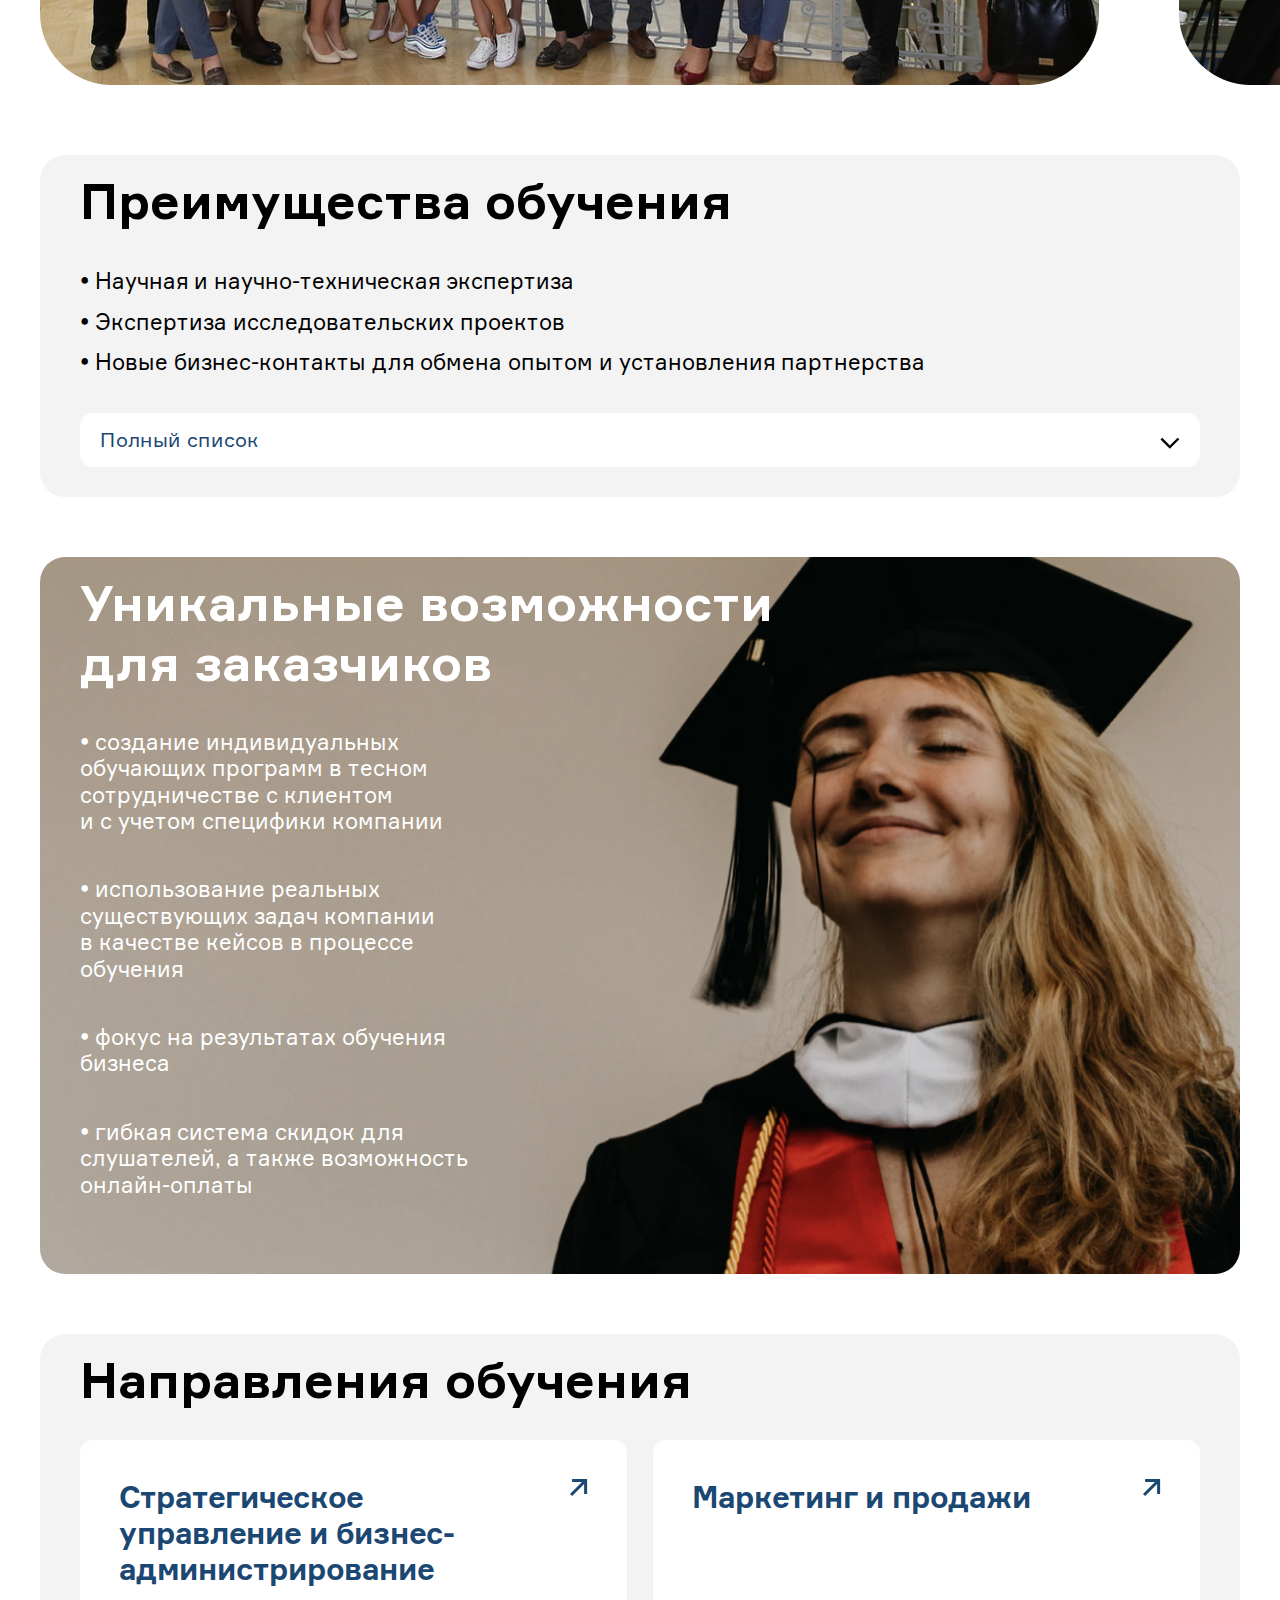
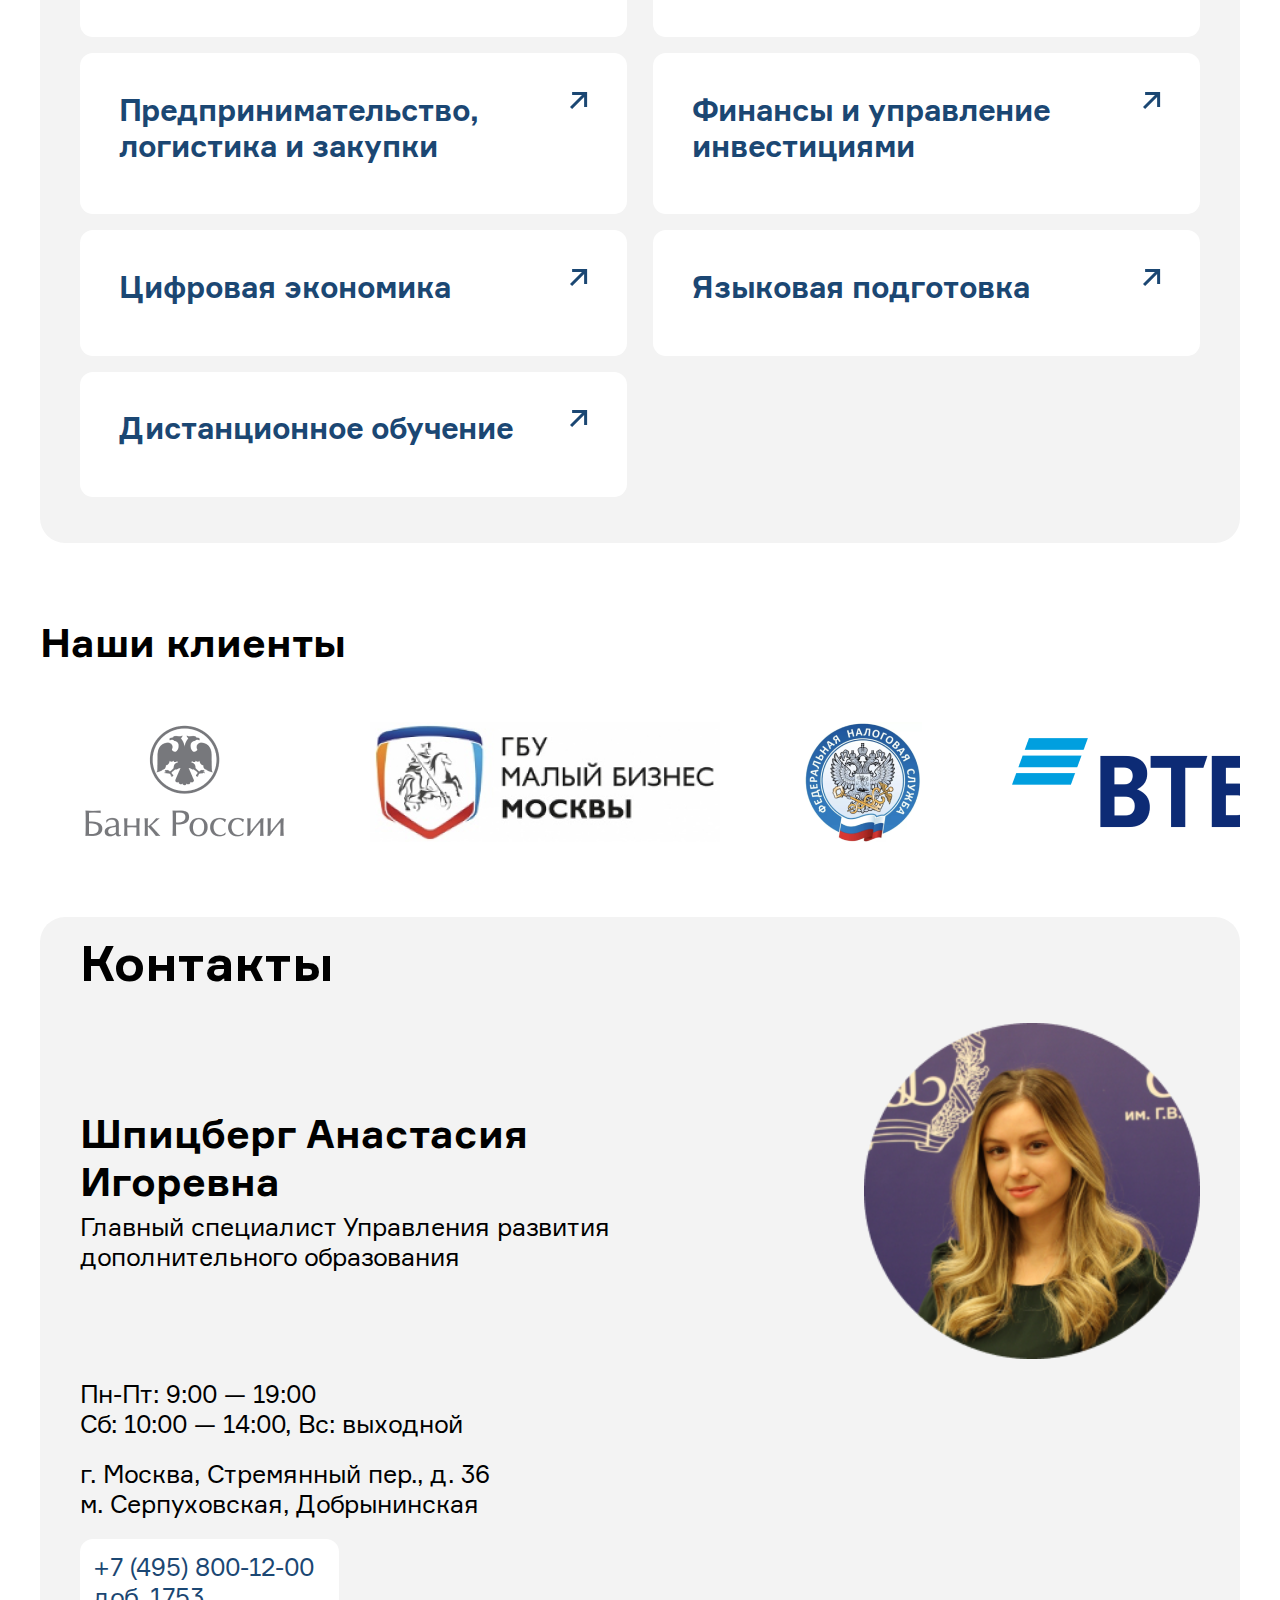
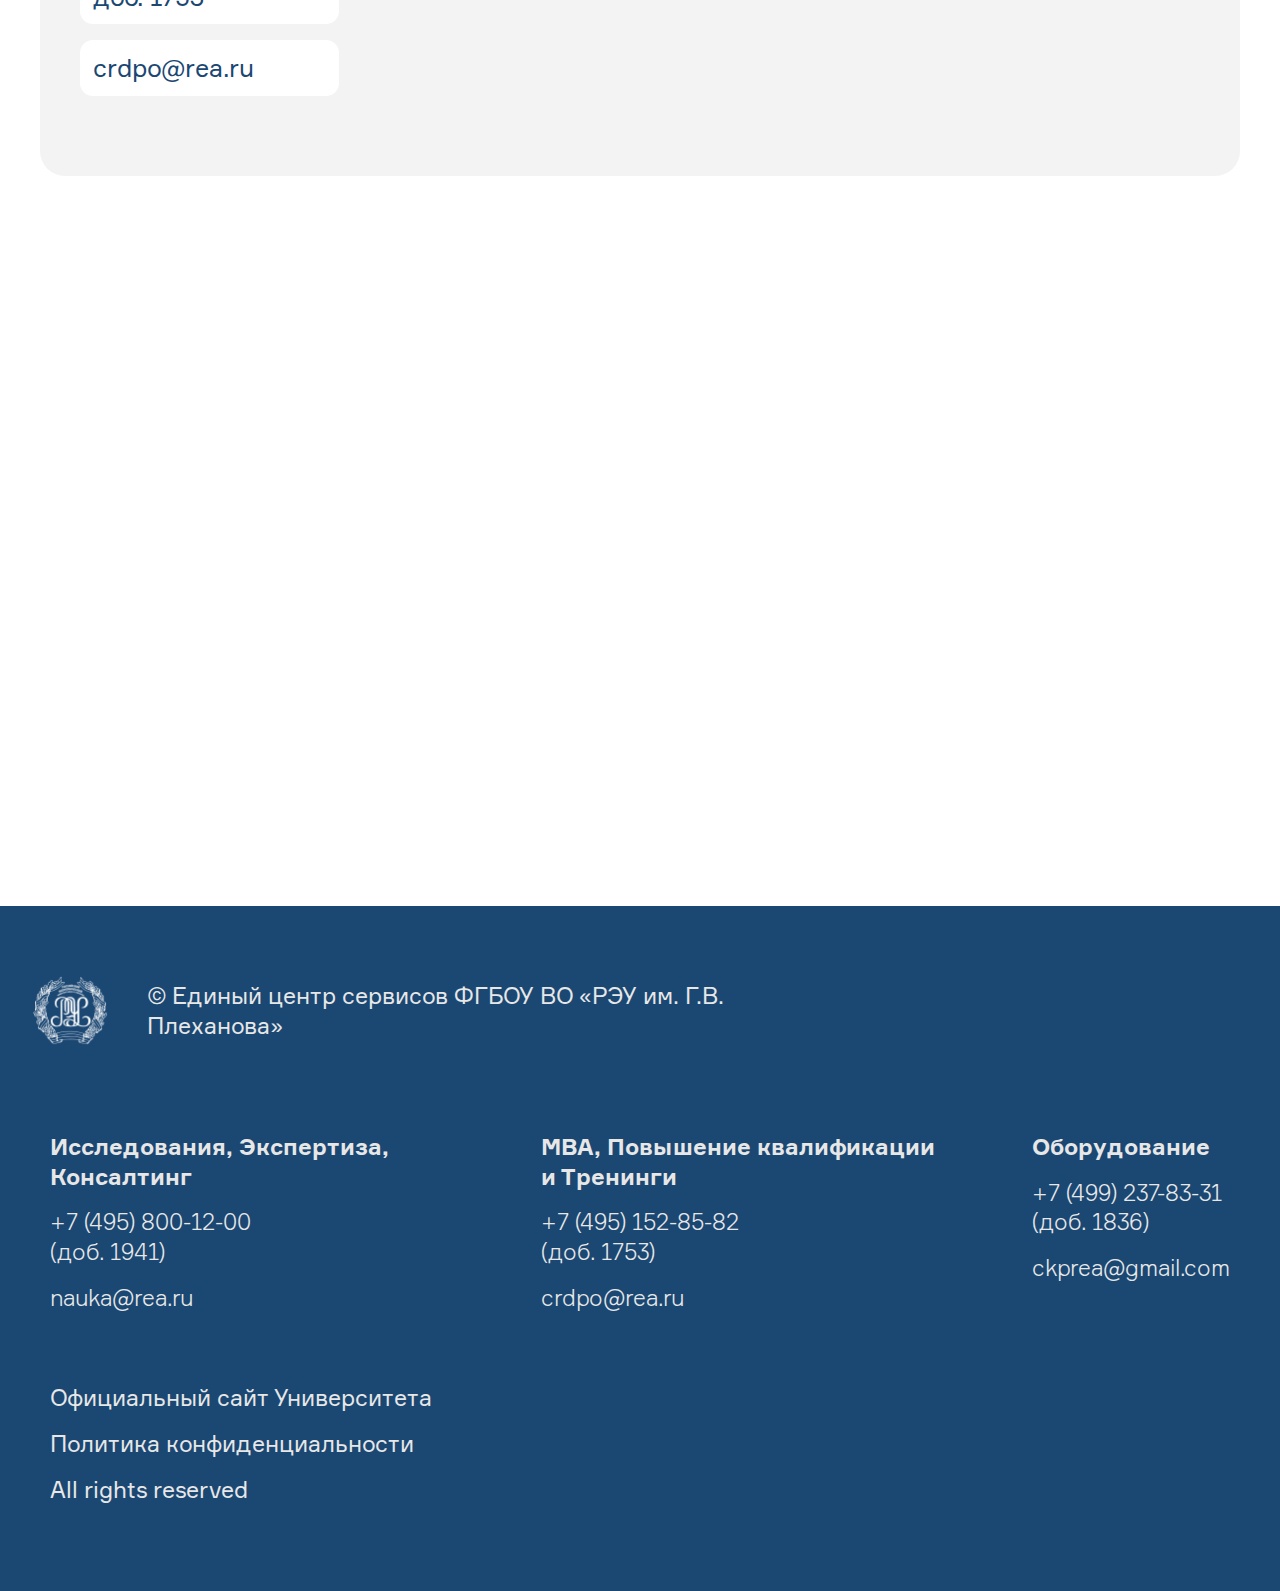
==== commit 8cc23ea4: "seventh-sprint" ====
--- a/dpo.html
+++ b/dpo.html
@@ -5,11 +5,12 @@
     <meta name="viewport" content="width=device-width, initial-scale=1">
     <title>Единый центр сервисов</title>
     <link rel="stylesheet" href="styles/style.css">
+    <link rel="stylesheet" href="font-awesome-4.7.0/css/font-awesome.min.css">
   </head>
   <body>
     <header>
       <a href="index.html"><img src="img/logo.svg" alt="logo"></a>
-      <a href="#footer">Контакты</a>
+      <a href="#footer"><i class="fa fa-phone" aria-hidden="true"> Контакты</i></a>
     </header>
 
     <nav>
@@ -81,8 +82,11 @@
 
 
     <section class="carusel">
-      <img src="img/carusel_dpo_1.png" alt="carusel_dpo_1">
-      <img src="img/carusel_dpo_2.png" alt="carusel_dpo_2">
+      <img src="img/dpo/carusel_dpo_1.png" alt="carusel_dpo_1">
+      <img src="img/dpo/carusel_dpo_2.png" alt="carusel_dpo_2">
+      <img src="img/dpo/carusel_dpo_3.png" alt="carusel_dpo_3">
+      <img src="img/dpo/carusel_dpo_4.png" alt="carusel_dpo_4">
+      <img src="img/dpo/carusel_dpo_5.png" alt="carusel_dpo_5">
     </section>
 
     <section class="action-section">
@@ -236,15 +240,18 @@
       </div>
 
       <div class="bottom">
-        <p><a href="#">Официальный сайт Университета</a></p>
-        <p><a href="#">Политика конфиденциальности</a></p>
+        <p>
+          <a href="https://www.rea.ru/">Официальный сайт Университета</a></p>
+        <p>
+          <a href="https://do.rea.ru/politika-konfidentsialnosti">Политика конфиденциальности</a>
+        </p>
         <p>All rights reserved</p>
       </div>
     </footer>
 
-    <script src="https://api-maps.yandex.ru/2.1/?apikey=2aeaec80-8745-4a23-8b78-bc86cb120a29
-  &lang=ru_RU" type="text/javascript">
-</script>
+  <script src="https://api-maps.yandex.ru/2.1/?apikey=2aeaec80-8745-4a23-8b78-bc86cb120a29
+    &lang=ru_RU" type="text/javascript">
+  </script>
   <script src="https://ajax.googleapis.com/ajax/libs/jquery/3.5.1/jquery.min.js"></script>
   <script src="script.js"></script>
   </body>
